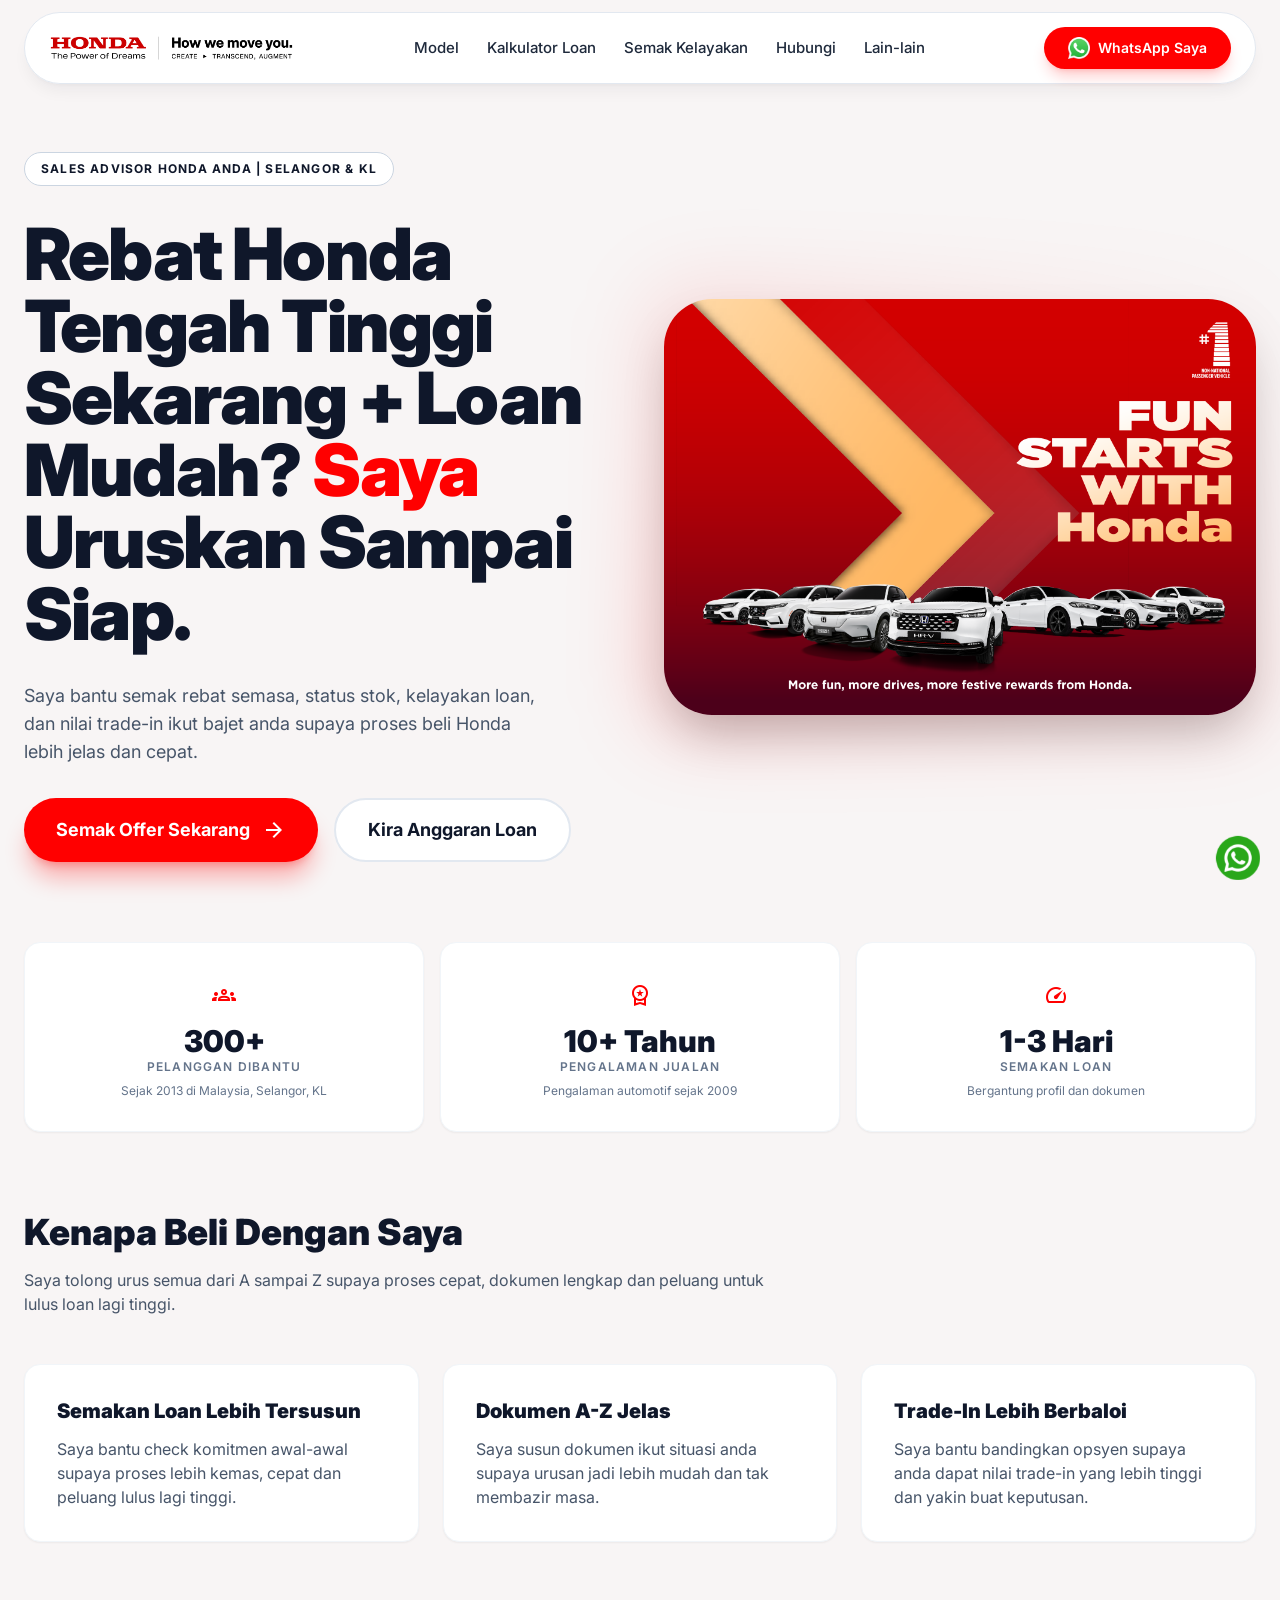
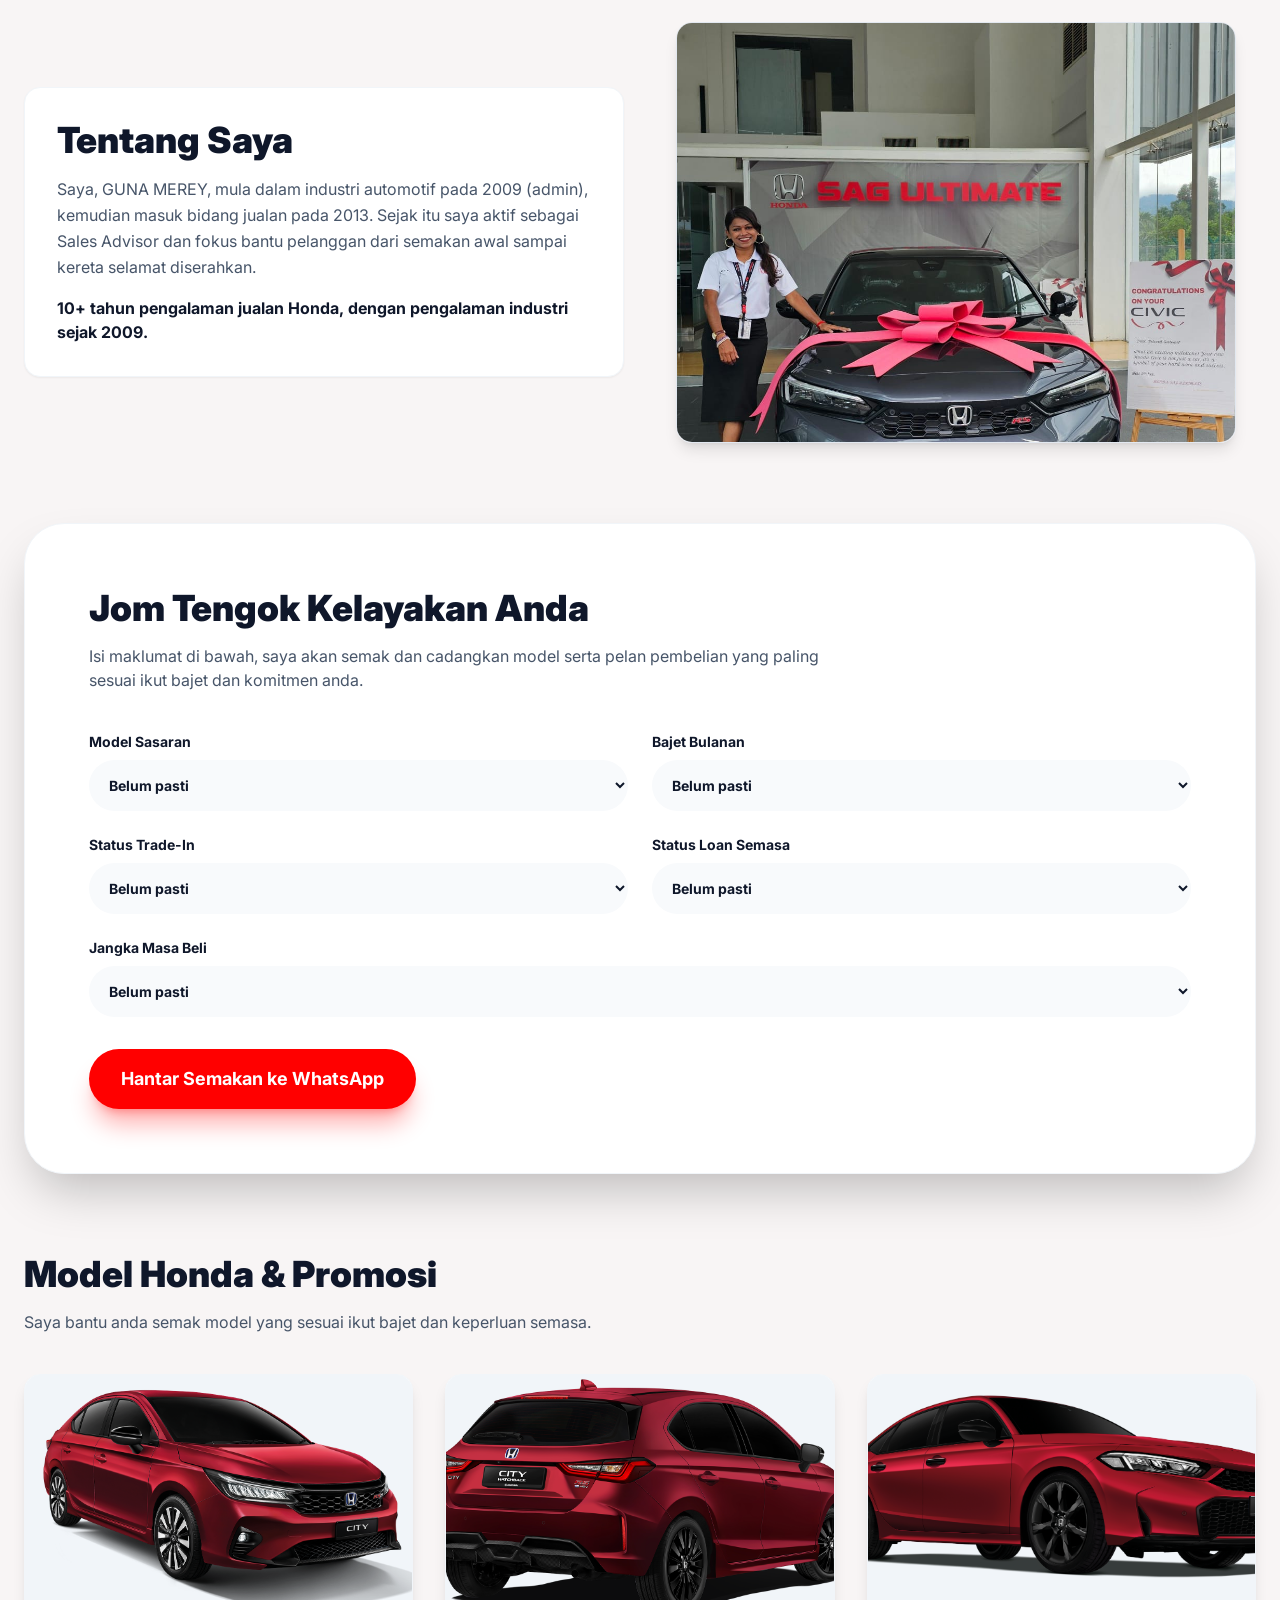
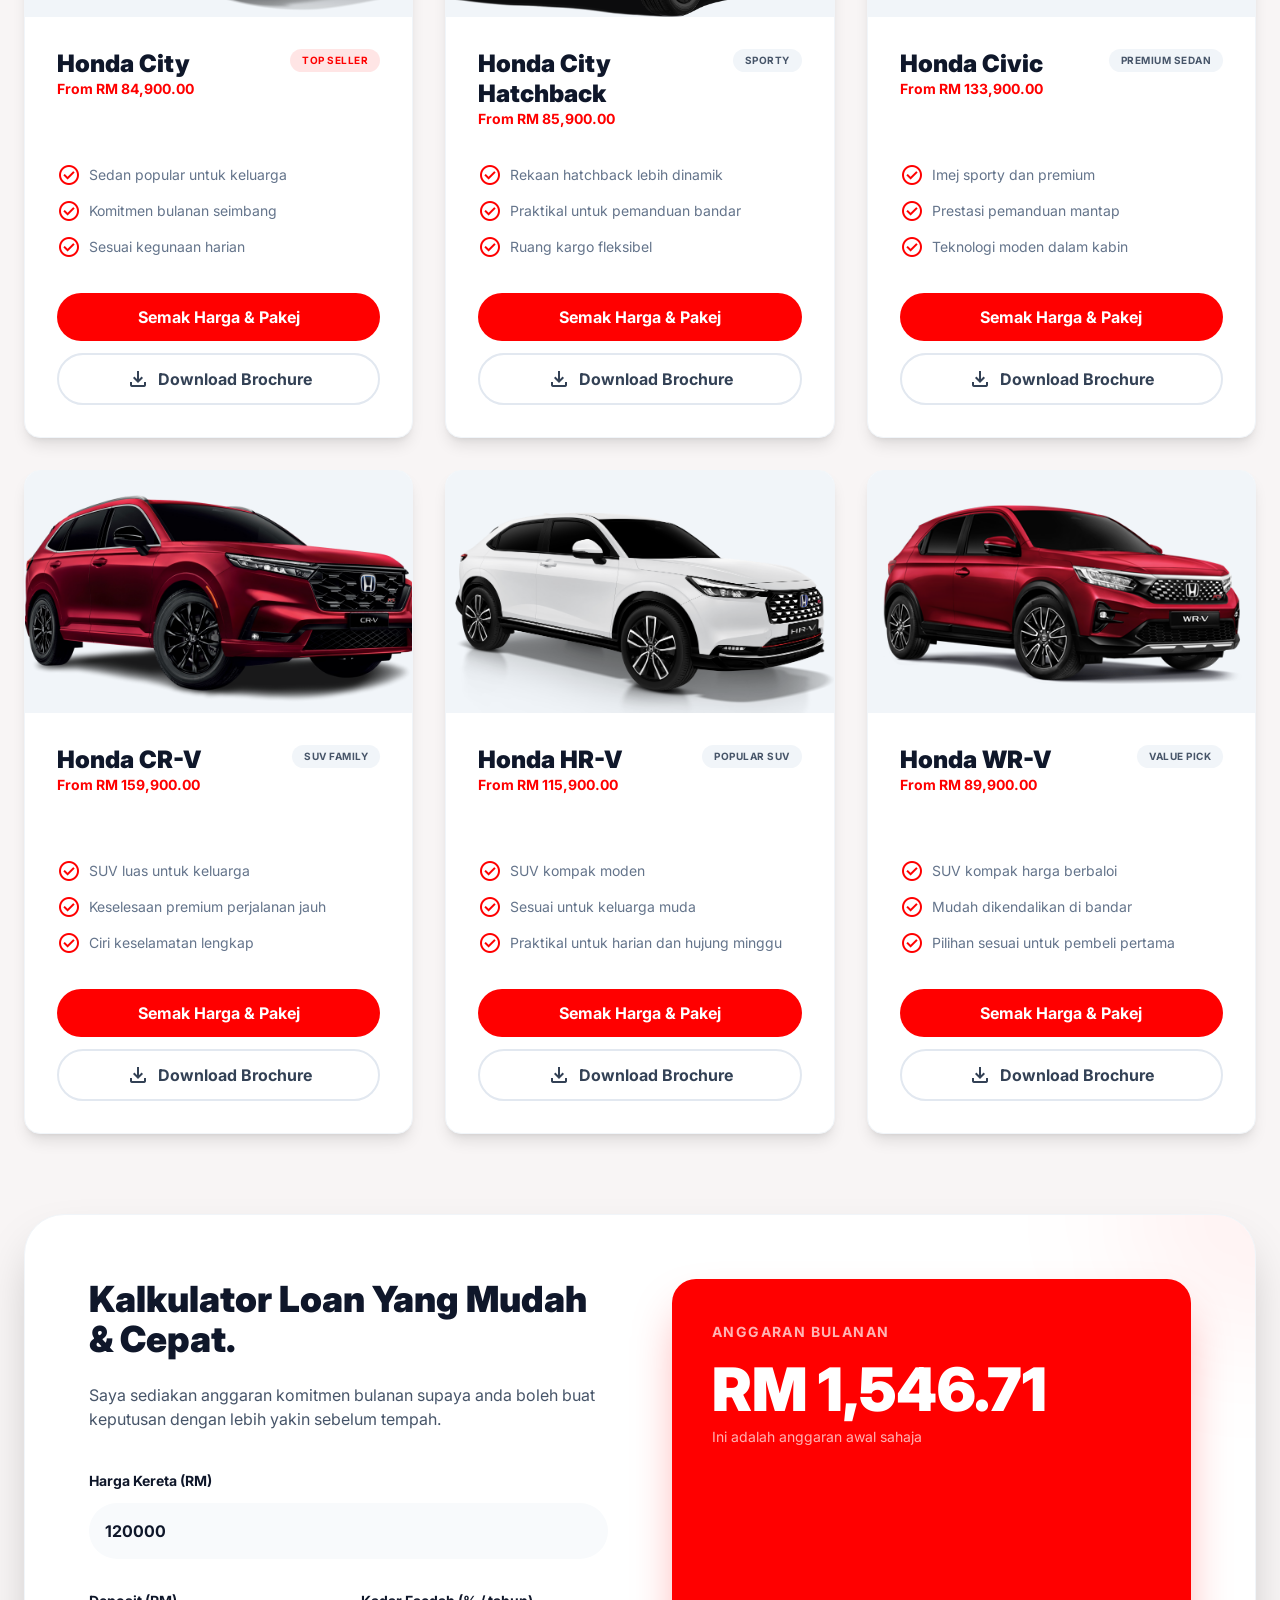
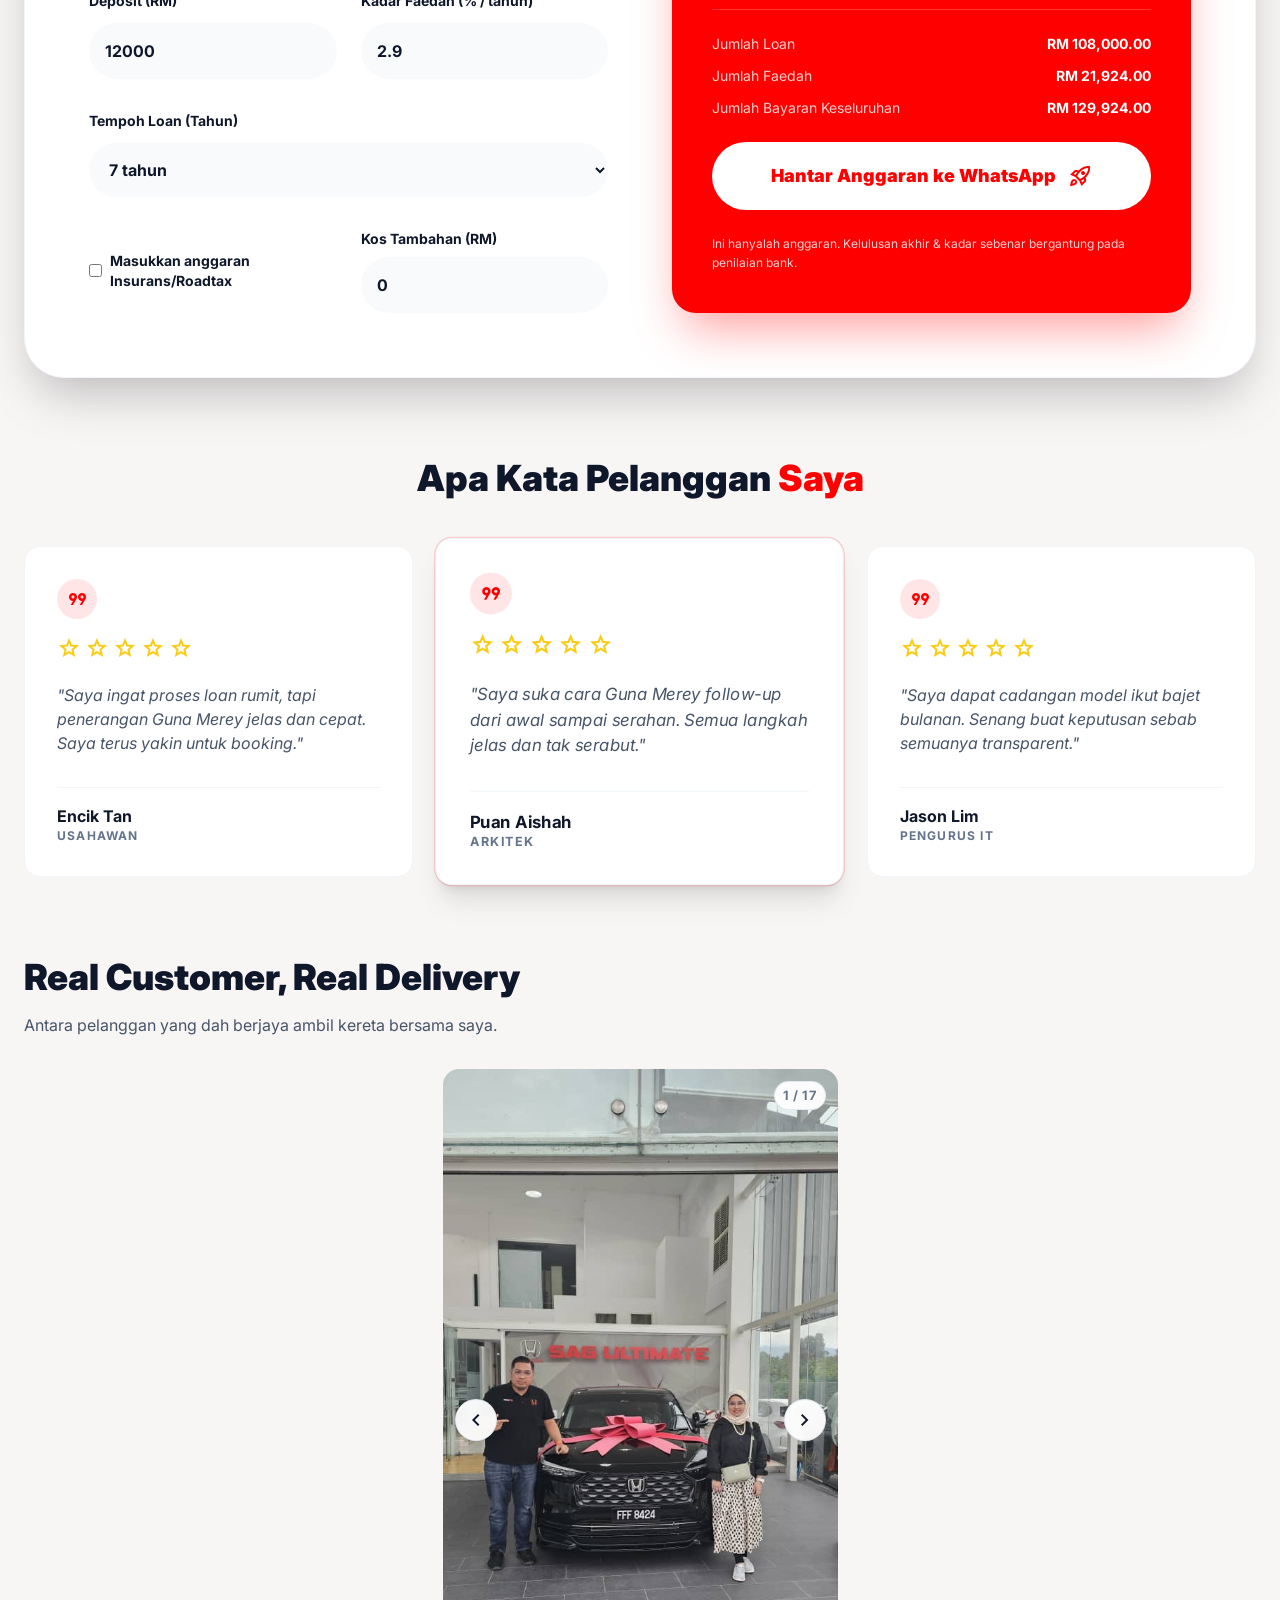
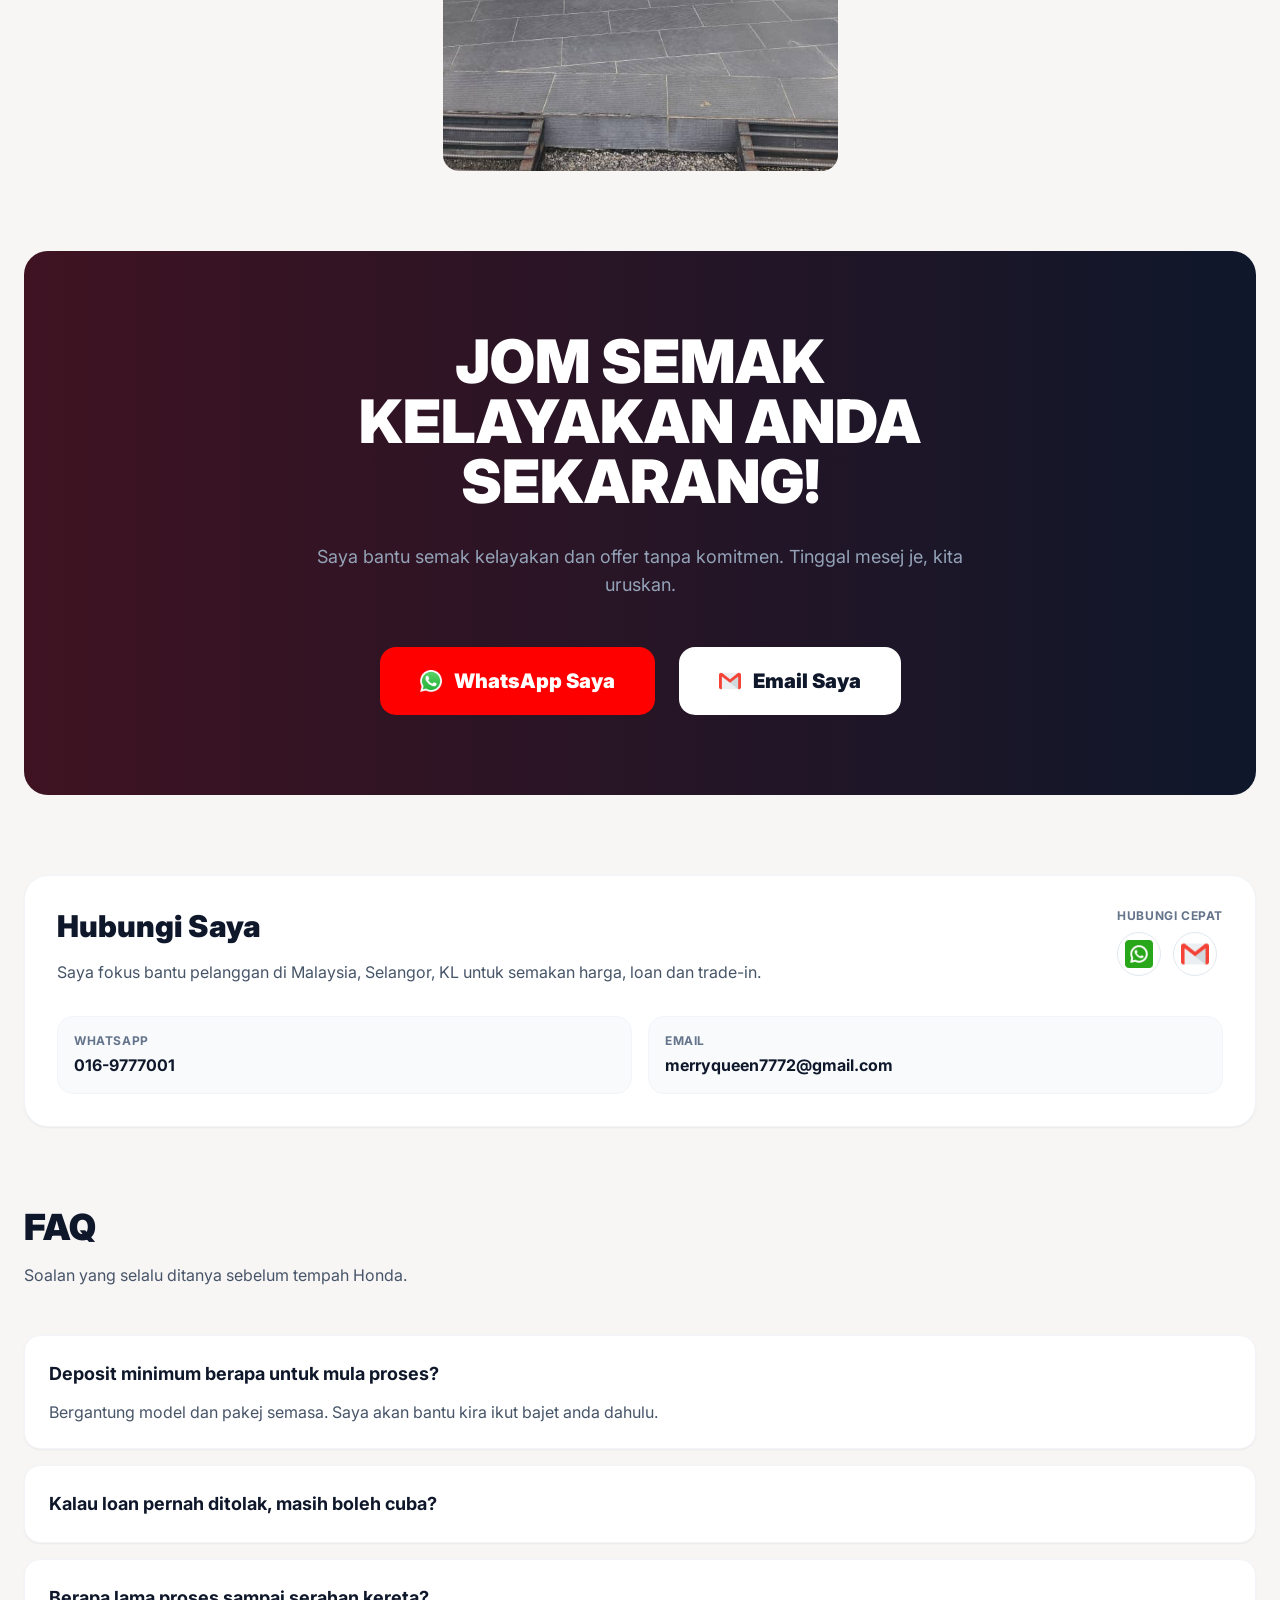
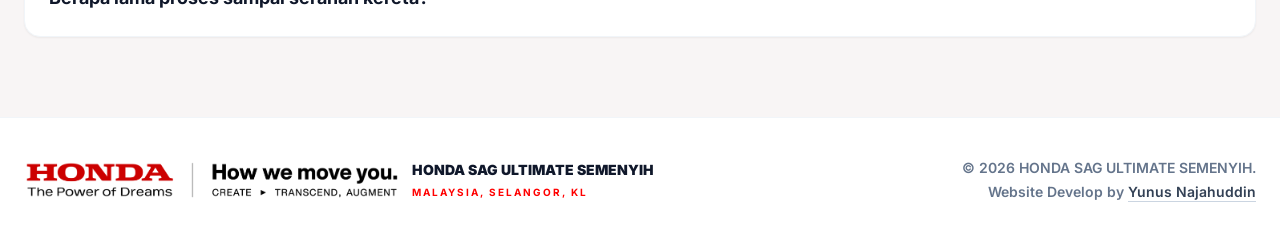
==== index.html @ f53abfbc "update" ====
<!DOCTYPE html>
<html lang="ms">
  <head>
    <meta charset="utf-8" />
    <meta name="viewport" content="width=device-width, initial-scale=1.0" />
    <title>HONDA SAG ULTIMATE SEMENYIH | Semak Offer, Loan &amp; Trade-In</title>
    <meta
      name="description"
      content="Saya bantu anda semak harga Honda, promosi terkini, kelayakan loan dan trade-in di Malaysia, Selangor, KL dengan proses yang jelas dan cepat."
    />
    <meta
      name="keywords"
      content="GUNA MEREY, HONDA SAG ULTIMATE SEMENYIH, Honda Selangor, Honda KL, penasihat jualan Honda, Honda loan, trade-in, City, HR-V, CR-V, WR-V, Civic"
    />
    <meta name="theme-color" content="#ff0000" />
    <meta property="og:title" content="HONDA SAG ULTIMATE SEMENYIH | Semak Offer, Loan &amp; Trade-In" />
    <meta
      property="og:description"
      content="Semak harga Honda dengan saya di WhatsApp. Saya bantu dari semakan loan, trade-in hingga serahan kereta."
    />
    <meta property="og:type" content="website" />
    <meta property="og:url" content="https://honda-sag-ultimate-semenyih.pages.dev/" />
    <meta property="og:image" content="https://honda-sag-ultimate-semenyih.pages.dev/assets/mainhero.jpeg" />
    <meta property="og:image:secure_url" content="https://honda-sag-ultimate-semenyih.pages.dev/assets/mainhero.jpeg" />
    <meta property="og:image:alt" content="HONDA SAG ULTIMATE SEMENYIH - Semak Offer, Loan dan Trade-In" />
    <meta name="twitter:card" content="summary_large_image" />
    <meta name="twitter:title" content="HONDA SAG ULTIMATE SEMENYIH | Semak Offer, Loan &amp; Trade-In" />
    <meta
      name="twitter:description"
      content="Saya bantu proses pembelian Honda anda dengan pantas, telus dan mesra dari awal sampai serahan."
    />
    <meta name="twitter:image" content="https://honda-sag-ultimate-semenyih.pages.dev/assets/mainhero.jpeg" />
    <meta name="twitter:image:alt" content="HONDA SAG ULTIMATE SEMENYIH - Semak Offer, Loan dan Trade-In" />
    <meta name="thumbnail" content="https://honda-sag-ultimate-semenyih.pages.dev/assets/mainhero.jpeg" />
    <link rel="canonical" href="https://honda-sag-ultimate-semenyih.pages.dev/" />
    <link rel="icon" type="image/png" sizes="512x512" href="/assets/favicon.png" />
    <link rel="icon" type="image/x-icon" href="/assets/favicon.ico" />
    <link rel="icon" type="image/svg+xml" sizes="any" href="/assets/Honda.svg" />
    <link rel="shortcut icon" href="/assets/favicon.ico" />
    <link rel="apple-touch-icon" sizes="512x512" href="/assets/favicon.png" />

    <link
      href="https://fonts.googleapis.com/css2?family=Inter:wght@300;400;500;600;700;800;900&amp;display=swap"
      rel="stylesheet"
    />
    <link
      href="https://fonts.googleapis.com/css2?family=Material+Symbols+Outlined:wght@100..700"
      rel="stylesheet"
    />
    <link rel="stylesheet" href="tailwind.generated.css" />
    <link rel="stylesheet" href="styles.css" />
    <script src="script.js" defer></script>
  </head>

  <body id="top" class="overflow-x-hidden bg-background-light text-slate-900 font-display antialiased">
    <header class="sticky top-2 sm:top-3 z-50 w-full">
      <div class="mx-auto max-w-7xl px-4 sm:px-6">
        <div class="flex h-16 items-center justify-between gap-2 rounded-full border border-slate-200 bg-white/95 px-4 shadow-lg shadow-slate-900/5 backdrop-blur-md sm:h-[72px] sm:gap-3 sm:px-5 lg:px-6">
          <a href="#top" aria-label="Laman utama HONDA SAG ULTIMATE SEMENYIH" class="inline-flex items-center">
            <img src="assets/honda-logo-v5.png 03-52-38-842.png" alt="Honda" class="h-7 w-auto max-w-[170px] object-contain sm:h-8 sm:max-w-[210px] lg:h-9 lg:max-w-[245px]" />
          </a>

          <nav class="hidden items-center gap-0.5 lg:flex xl:gap-1" aria-label="Navigasi utama">
            <a class="rounded-full px-2.5 py-1.5 text-[15px] font-medium leading-tight text-slate-800 transition-colors hover:bg-slate-100 hover:text-primary xl:px-3" href="#models">Model</a>
            <a class="rounded-full px-2.5 py-1.5 text-[15px] font-medium leading-tight text-slate-800 transition-colors hover:bg-slate-100 hover:text-primary xl:px-3" href="#calculator">Kalkulator Loan</a>
            <a class="rounded-full px-2.5 py-1.5 text-[15px] font-medium leading-tight text-slate-800 transition-colors hover:bg-slate-100 hover:text-primary xl:px-3" href="#qualifier">Semak Kelayakan</a>
            <a class="rounded-full px-2.5 py-1.5 text-[15px] font-medium leading-tight text-slate-800 transition-colors hover:bg-slate-100 hover:text-primary xl:px-3" href="#contact">Hubungi</a>

            <details class="group relative">
              <summary class="list-none rounded-full px-2.5 py-1.5 text-[15px] font-medium leading-tight text-slate-800 transition-colors hover:bg-slate-100 hover:text-primary xl:px-3">
                Lain-lain
              </summary>
              <div class="absolute right-0 top-[calc(100%+10px)] z-50 w-52 rounded-2xl border border-slate-200 bg-white p-2 shadow-lg shadow-slate-900/10">
                <a class="block rounded-lg px-3 py-2 text-sm font-medium text-slate-700 transition-colors hover:bg-slate-100 hover:text-primary" href="#why">Kenapa Saya</a>
                <a class="block rounded-lg px-3 py-2 text-sm font-medium text-slate-700 transition-colors hover:bg-slate-100 hover:text-primary" href="#about">Tentang Saya</a>
                <a class="block rounded-lg px-3 py-2 text-sm font-medium text-slate-700 transition-colors hover:bg-slate-100 hover:text-primary" href="#reviews">Testimoni</a>
                <a class="block rounded-lg px-3 py-2 text-sm font-medium text-slate-700 transition-colors hover:bg-slate-100 hover:text-primary" href="#faq">FAQ</a>
              </div>
            </details>
          </nav>

          <div class="flex items-center gap-3">
            <a
              class="hidden items-center gap-2 rounded-full bg-primary px-5 py-2.5 text-sm font-semibold text-white shadow-lg shadow-primary/20 transition-transform hover:scale-105 lg:inline-flex xl:px-6"
              href="https://api.whatsapp.com/send?phone=60169777001&amp;text=Hi%20Guna%20Merey,%20saya%20nak%20semak%20harga%20Honda,%20promosi%20terkini%20dan%20kelayakan%20loan."
              target="_blank"
              rel="noopener noreferrer"
            >
              <img
                src="assets/icons/whatsapp-no-border.png"
                alt=""
                aria-hidden="true"
                class="h-[22px] w-[22px] shrink-0 object-contain"
              />
              <span>WhatsApp Saya</span>
            </a>

            <button
              id="menu-toggle"
              type="button"
              class="menu-toggle inline-flex lg:hidden"
              aria-expanded="false"
              aria-controls="mobile-menu"
              aria-label="Buka atau tutup menu navigasi"
            >
              <span></span>
              <span></span>
              <span></span>
            </button>
          </div>
        </div>
      </div>

      <div id="mobile-menu" class="mobile-menu mx-auto mt-2 max-w-7xl px-4 sm:px-6 lg:hidden" aria-hidden="true">
        <div class="rounded-2xl border border-slate-200 bg-white p-3 shadow-lg shadow-slate-900/5">
          <p class="px-3 pb-1 text-[11px] font-bold uppercase tracking-widest text-slate-500">Menu Utama</p>
          <a class="block rounded-lg px-3 py-2 text-sm font-medium hover:bg-slate-100" href="#models">Model</a>
          <a class="block rounded-lg px-3 py-2 text-sm font-medium hover:bg-slate-100" href="#calculator">Kalkulator Loan</a>
          <a class="block rounded-lg px-3 py-2 text-sm font-medium hover:bg-slate-100" href="#qualifier">Semak Kelayakan</a>
          <a class="block rounded-lg px-3 py-2 text-sm font-medium hover:bg-slate-100" href="#contact">Hubungi</a>

          <div class="my-2 h-px bg-slate-200"></div>
          <p class="px-3 pb-1 text-[11px] font-bold uppercase tracking-widest text-slate-500">Lain-lain</p>
          <a class="block rounded-lg px-3 py-2 text-sm font-medium hover:bg-slate-100" href="#why">Kenapa Saya</a>
          <a class="block rounded-lg px-3 py-2 text-sm font-medium hover:bg-slate-100" href="#about">Tentang Saya</a>
          <a class="block rounded-lg px-3 py-2 text-sm font-medium hover:bg-slate-100" href="#reviews">Testimoni</a>
          <a class="block rounded-lg px-3 py-2 text-sm font-medium hover:bg-slate-100" href="#faq">FAQ</a>
          <a
            class="mt-2 inline-flex w-full items-center justify-center rounded-full bg-primary px-5 py-3 text-sm font-bold text-white"
            href="https://api.whatsapp.com/send?phone=60169777001&amp;text=Hi%20Guna%20Merey,%20saya%20nak%20semak%20harga%20Honda,%20promosi%20terkini%20dan%20kelayakan%20loan."
            target="_blank"
            rel="noopener noreferrer"
          >
            Semak Offer Sekarang
          </a>
        </div>
      </div>
    </header>

    <main id="main-content" class="mx-auto max-w-7xl px-4 sm:px-6">
      <section class="reveal grid items-center gap-8 py-10 lg:grid-cols-2 lg:gap-12 lg:py-20" aria-labelledby="hero-title">
        <div class="space-y-8">
          <div class="inline-flex max-w-full flex-wrap items-center gap-2 rounded-full border border-slate-300 bg-white px-4 py-2 text-slate-900">
            <span class="text-[11px] font-bold uppercase leading-tight tracking-widest sm:text-xs">Sales Advisor Honda Anda | Selangor & KL</span>
          </div>
          <h1 id="hero-title" class="text-4xl font-black leading-[1.08] tracking-tight text-slate-900 sm:text-5xl lg:text-7xl">
            Rebat Honda Tengah Tinggi Sekarang + Loan Mudah? <span class="text-primary">Saya</span> Uruskan Sampai Siap.
          </h1>
          <p class="max-w-lg text-base leading-relaxed text-slate-600 sm:text-lg">
            Saya bantu semak rebat semasa, status stok, kelayakan loan, dan nilai trade-in ikut bajet anda supaya proses beli Honda lebih jelas dan cepat.
          </p>
          <div class="hidden flex-wrap gap-4 lg:flex">
            <a
              class="inline-flex w-full items-center justify-center gap-3 rounded-xl bg-primary px-6 py-4 text-base font-bold text-white shadow-xl shadow-primary/30 transition-all hover:bg-primary/90 sm:w-auto sm:px-8 sm:text-lg"
              href="https://api.whatsapp.com/send?phone=60169777001&amp;text=Hi%20Guna%20Merey,%20saya%20nak%20semak%20harga%20Honda,%20promosi%20terkini%20dan%20kelayakan%20loan."
              target="_blank"
              rel="noopener noreferrer"
            >
              Semak Offer Sekarang
              <span class="material-symbols-outlined">arrow_forward</span>
            </a>
            <a
              class="inline-flex w-full items-center justify-center rounded-xl border-2 border-slate-200 bg-white px-6 py-4 text-base font-bold transition-all hover:border-primary sm:w-auto sm:px-8 sm:text-lg"
              href="#calculator"
            >
              Kira Anggaran Loan
            </a>
          </div>
        </div>

        <div class="group relative">
          <div class="absolute -inset-4 -z-10 rounded-xl bg-gradient-to-tr from-primary/20 to-transparent blur-2xl"></div>
          <img
            class="w-full rounded-xl shadow-2xl"
            src="assets/herosectionimage.png"
            alt="Honda Civic putih di jalan bandar"
            loading="lazy"
          />
        </div>

        <div class="flex flex-wrap gap-4 lg:hidden">
          <a
            class="inline-flex w-full items-center justify-center gap-3 rounded-xl bg-primary px-6 py-4 text-base font-bold text-white shadow-xl shadow-primary/30 transition-all hover:bg-primary/90 sm:w-auto sm:px-8 sm:text-lg"
            href="https://api.whatsapp.com/send?phone=60169777001&amp;text=Hi%20Guna%20Merey,%20saya%20nak%20semak%20harga%20Honda,%20promosi%20terkini%20dan%20kelayakan%20loan."
            target="_blank"
            rel="noopener noreferrer"
          >
            Semak Offer Sekarang
            <span class="material-symbols-outlined">arrow_forward</span>
          </a>
          <a
            class="inline-flex w-full items-center justify-center rounded-xl border-2 border-slate-200 bg-white px-6 py-4 text-base font-bold transition-all hover:border-primary sm:w-auto sm:px-8 sm:text-lg"
            href="#calculator"
          >
            Kira Anggaran Loan
          </a>
        </div>
      </section>

      <section class="reveal pb-20" aria-labelledby="proof-title">
        <h2 id="proof-title" class="sr-only">Metrik Kepercayaan</h2>
        <div id="proofStrip" class="grid grid-cols-1 gap-4 md:grid-cols-3" aria-live="polite"></div>
      </section>

      <section id="why" class="reveal pb-20">
        <div class="mb-12 max-w-3xl">
          <h2 class="mb-4 text-3xl font-black lg:text-4xl">Kenapa Beli Dengan Saya</h2>
          <p class="text-slate-600">Saya tolong urus semua dari A sampai Z supaya proses cepat, dokumen lengkap dan peluang untuk lulus loan lagi tinggi.</p>
        </div>
        <div class="grid gap-6 md:grid-cols-2 lg:grid-cols-3">
          <article class="rounded-2xl border border-slate-100 bg-white p-8 shadow-sm">
            <h3 class="text-xl font-black">Semakan Loan Lebih Tersusun</h3>
            <p class="mt-3 text-slate-600">Saya bantu check komitmen awal-awal supaya proses lebih kemas, cepat dan peluang lulus lagi tinggi.</p>
          </article>
          <article class="rounded-2xl border border-slate-100 bg-white p-8 shadow-sm">
            <h3 class="text-xl font-black">Dokumen A-Z Jelas</h3>
            <p class="mt-3 text-slate-600">Saya susun dokumen ikut situasi anda supaya urusan jadi lebih mudah dan tak membazir masa.</p>
          </article>
          <article class="rounded-2xl border border-slate-100 bg-white p-8 shadow-sm">
            <h3 class="text-xl font-black">Trade-In Lebih Berbaloi</h3>
            <p class="mt-3 text-slate-600">Saya bantu bandingkan opsyen supaya anda dapat nilai trade-in yang lebih tinggi dan yakin buat keputusan.</p>
          </article>
        </div>
      </section>

      <section id="about" class="reveal pb-20">
        <div class="grid gap-8 lg:grid-cols-2 lg:items-center">
          <div class="rounded-2xl border border-slate-100 bg-white p-8 shadow-sm">
            <h2 class="mb-4 text-3xl font-black lg:text-4xl">Tentang Saya</h2>
            <p class="leading-relaxed text-slate-600">
              Saya, GUNA MEREY, mula dalam industri automotif pada 2009 (admin), kemudian masuk bidang jualan pada 2013.
              Sejak itu saya aktif sebagai Sales Advisor dan fokus bantu pelanggan dari semakan awal sampai kereta selamat diserahkan.
            </p>
            <p class="mt-4 font-bold text-slate-900">10+ tahun pengalaman jualan Honda, dengan pengalaman industri sejak 2009.</p>
          </div>
          <div class="relative flex justify-center">
            <div class="w-full max-w-[560px] overflow-hidden rounded-2xl border border-slate-200 shadow-lg">
              <img
                class="block aspect-[4/3] h-full w-full object-cover object-[50%_20%]"
                src="assets/00042876-d222-4bce-a8a4-2af694d4d8ba.jpeg"
                alt="Profil penasihat jualan Honda"
                loading="lazy"
              />
            </div>
          </div>
        </div>
      </section>

      <section id="qualifier" class="reveal pb-20">
        <div class="rounded-[2.5rem] border border-slate-100 bg-white p-8 shadow-2xl lg:p-16">
          <div class="mb-10 max-w-3xl">
            <h2 class="mb-4 text-3xl font-black lg:text-4xl">Jom Tengok Kelayakan Anda</h2>
            <p class="text-slate-600">Isi maklumat di bawah, saya akan semak dan cadangkan model serta pelan pembelian yang paling sesuai ikut bajet dan komitmen anda.</p>
          </div>
          <form id="qualifierForm" novalidate>
            <div class="grid gap-6 md:grid-cols-2">
              <label class="block text-sm font-bold" for="qModel">
                Model Sasaran
                <select id="qModel" class="mt-2 w-full rounded-xl border-none bg-slate-50 p-4 font-bold focus:ring-2 focus:ring-primary/20">
                  <option value="Belum pasti">Belum pasti</option>
                  <option value="City">City</option>
                  <option value="HR-V">HR-V</option>
                  <option value="CR-V">CR-V</option>
                  <option value="WR-V">WR-V</option>
                  <option value="Civic">Civic</option>
                </select>
              </label>

              <label class="block text-sm font-bold" for="qBudget">
                Bajet Bulanan
                <select id="qBudget" class="mt-2 w-full rounded-xl border-none bg-slate-50 p-4 font-bold focus:ring-2 focus:ring-primary/20">
                  <option value="Belum pasti">Belum pasti</option>
                  <option value="Bawah RM700">Bawah RM700</option>
                  <option value="RM700 - RM1,000">RM700 - RM1,000</option>
                  <option value="RM1,000 - RM1,500">RM1,000 - RM1,500</option>
                  <option value="RM1,500 ke atas">RM1,500 ke atas</option>
                </select>
              </label>

              <label class="block text-sm font-bold" for="qTradeIn">
                Status Trade-In
                <select id="qTradeIn" class="mt-2 w-full rounded-xl border-none bg-slate-50 p-4 font-bold focus:ring-2 focus:ring-primary/20">
                  <option value="Belum pasti">Belum pasti</option>
                  <option value="Ada kereta untuk trade-in">Ada kereta untuk trade-in</option>
                  <option value="Tiada kereta untuk trade-in">Tiada kereta untuk trade-in</option>
                </select>
              </label>

              <label class="block text-sm font-bold" for="qLoanStatus">
                Status Loan Semasa
                <select id="qLoanStatus" class="mt-2 w-full rounded-xl border-none bg-slate-50 p-4 font-bold focus:ring-2 focus:ring-primary/20">
                  <option value="Belum pasti">Belum pasti</option>
                  <option value="Belum mohon">Belum mohon</option>
                  <option value="Pernah mohon sebelum ini">Pernah mohon sebelum ini</option>
                  <option value="Nak semak semula kelayakan">Nak semak semula kelayakan</option>
                </select>
              </label>

              <label class="block text-sm font-bold md:col-span-2" for="qTimeline">
                Jangka Masa Beli
                <select id="qTimeline" class="mt-2 w-full rounded-xl border-none bg-slate-50 p-4 font-bold focus:ring-2 focus:ring-primary/20">
                  <option value="Belum pasti">Belum pasti</option>
                  <option value="Dalam 1 bulan">Dalam 1 bulan</option>
                  <option value="1 - 3 bulan">1 - 3 bulan</option>
                  <option value="3 - 6 bulan">3 - 6 bulan</option>
                </select>
              </label>
            </div>

            <div class="mt-8">
              <button
                id="sendQualifierWa"
                type="button"
                class="inline-flex w-full items-center justify-center gap-2 rounded-xl bg-primary px-6 py-4 text-base font-bold text-white shadow-xl shadow-primary/30 transition-all hover:bg-primary/90 sm:w-auto sm:px-8 sm:text-lg"
              >
                Hantar Semakan ke WhatsApp
              </button>
            </div>
          </form>
        </div>
      </section>

      <section id="models" class="reveal pb-20">
        <div class="mb-10 max-w-3xl">
          <h2 class="mb-4 text-3xl font-black lg:text-4xl">Model Honda &amp; Promosi</h2>
          <p class="text-slate-600">Saya bantu anda semak model yang sesuai ikut bajet dan keperluan semasa.</p>
        </div>

        <div id="modelGrid" class="grid gap-8 md:grid-cols-2 lg:grid-cols-3" aria-live="polite"></div>
      </section>

      <section id="calculator" class="reveal pb-24 sm:pb-20">
        <div class="relative overflow-hidden rounded-3xl border border-slate-100 bg-white p-5 shadow-2xl sm:p-6 lg:rounded-[2.5rem] lg:p-16">
          <div class="absolute -right-24 -top-24 h-48 w-48 rounded-full bg-primary/5 blur-3xl sm:-right-32 sm:-top-32 sm:h-64 sm:w-64"></div>
          <div class="relative z-10 grid items-start gap-8 lg:grid-cols-2 lg:gap-16">
            <div>
              <h2 class="mb-4 text-2xl font-black leading-tight lg:mb-6 lg:text-4xl">Kalkulator Loan Yang Mudah &amp; Cepat.</h2>
              <p class="mb-8 text-sm leading-relaxed text-slate-600 sm:text-base lg:mb-10">
                Saya sediakan anggaran komitmen bulanan supaya anda boleh buat keputusan dengan lebih yakin sebelum tempah.
              </p>

              <div class="space-y-6 sm:space-y-8">
                <div>
                  <label class="mb-3 block text-sm font-bold" for="carPrice">Harga Kereta (RM)</label>
                  <input
                    id="carPrice"
                    type="number"
                    min="0"
                    inputmode="decimal"
                    value="120000"
                    class="w-full rounded-xl border-none bg-slate-50 p-3.5 text-base font-bold focus:ring-2 focus:ring-primary/20 sm:p-4"
                  />
                </div>

                <div class="grid grid-cols-1 gap-6 md:grid-cols-2">
                  <div>
                    <label class="mb-3 block text-sm font-bold" for="downPayment">Deposit (RM)</label>
                    <input
                      id="downPayment"
                      type="number"
                      min="0"
                      inputmode="decimal"
                      value="12000"
                      class="w-full rounded-xl border-none bg-slate-50 p-3.5 text-base font-bold focus:ring-2 focus:ring-primary/20 sm:p-4"
                    />
                  </div>
                  <div>
                    <label class="mb-3 block text-sm font-bold" for="interestRate">Kadar Faedah (% / tahun)</label>
                    <input
                      id="interestRate"
                      type="number"
                      min="0"
                      step="0.01"
                      inputmode="decimal"
                      value="2.9"
                      class="w-full rounded-xl border-none bg-slate-50 p-3.5 text-base font-bold focus:ring-2 focus:ring-primary/20 sm:p-4"
                    />
                  </div>
                </div>

                <div>
                  <label class="mb-3 block text-sm font-bold" for="loanTenure">Tempoh Loan (Tahun)</label>
                  <select id="loanTenure" class="w-full rounded-xl border-none bg-slate-50 p-3.5 text-base font-bold focus:ring-2 focus:ring-primary/20 sm:p-4">
                    <option value="5">5 tahun</option>
                    <option value="7" selected>7 tahun</option>
                    <option value="9">9 tahun</option>
                  </select>
                </div>

                <div class="grid gap-6 md:grid-cols-2">
                  <label class="inline-flex items-center gap-2 text-sm font-bold" for="includeExtraToggle">
                    <input id="includeExtraToggle" type="checkbox" class="rounded border-slate-300" />
                    Masukkan anggaran Insurans/Roadtax
                  </label>
                  <label class="block text-sm font-bold" for="extraCosts">
                    Kos Tambahan (RM)
                    <input
                      id="extraCosts"
                      type="number"
                      min="0"
                      inputmode="decimal"
                      value="0"
                      disabled
                      class="mt-2 w-full rounded-xl border-none bg-slate-50 p-3.5 text-base font-bold focus:ring-2 focus:ring-primary/20 sm:p-4"
                    />
                  </label>
                </div>
              </div>
            </div>

            <aside class="flex h-full flex-col justify-between rounded-3xl bg-primary p-6 pb-12 text-white shadow-2xl shadow-primary/40 sm:p-8 sm:pb-8 lg:p-10">
              <div>
                <span class="text-sm font-bold uppercase tracking-widest text-white/70">Anggaran Bulanan</span>
                <div id="monthlyPayment" class="mb-2 mt-3 break-words text-[2.35rem] font-black leading-none sm:mt-4 sm:text-5xl lg:text-6xl">RM 0.00</div>
                <p class="text-sm text-white/70">Ini adalah anggaran awal sahaja</p>
              </div>

              <div class="space-y-5 sm:space-y-6">
                <div class="space-y-3 border-t border-white/20 pt-6">
                  <div class="flex items-start justify-between gap-3 text-sm">
                    <span class="text-white/80">Jumlah Loan</span>
                    <span id="loanAmount" class="max-w-[56%] break-words text-right font-bold">RM 0.00</span>
                  </div>
                  <div class="flex items-start justify-between gap-3 text-sm">
                    <span class="text-white/80">Jumlah Faedah</span>
                    <span id="totalInterest" class="max-w-[56%] break-words text-right font-bold">RM 0.00</span>
                  </div>
                  <div class="flex items-start justify-between gap-3 text-sm">
                    <span class="text-white/80">Jumlah Bayaran Keseluruhan</span>
                    <span id="totalPayable" class="max-w-[56%] break-words text-right font-bold">RM 0.00</span>
                  </div>
                </div>

                <button
                  id="sendEstimateWa"
                  type="button"
                  class="flex w-full items-center justify-center gap-2 rounded-xl bg-white px-4 py-4 text-base font-black text-primary transition-transform hover:scale-[1.02] sm:gap-3 sm:py-5 sm:text-lg"
                >
                  Hantar Anggaran ke WhatsApp
                  <span class="material-symbols-outlined text-[20px] sm:text-[24px]">rocket_launch</span>
                </button>
                <p class="text-xs leading-relaxed text-white/80">Ini hanyalah anggaran. Kelulusan akhir &amp; kadar sebenar bergantung pada penilaian bank.</p>
              </div>
            </aside>
          </div>
        </div>
      </section>

      <section id="reviews" class="reveal pb-20">
        <h2 class="mb-12 text-center text-3xl font-black lg:text-4xl">Apa Kata Pelanggan <span class="text-primary">Saya</span></h2>
        <div class="grid gap-8 md:grid-cols-3">
          <article class="flex h-full flex-col rounded-2xl border border-slate-100 bg-white p-8">
            <div class="mb-4 inline-flex h-10 w-10 items-center justify-center rounded-full bg-primary/10 text-primary">
              <span class="material-symbols-outlined text-[20px]">format_quote</span>
            </div>
            <div class="mb-6 flex gap-1 text-yellow-400">
              <span class="material-symbols-outlined">star</span><span class="material-symbols-outlined">star</span><span class="material-symbols-outlined">star</span><span class="material-symbols-outlined">star</span><span class="material-symbols-outlined">star</span>
            </div>
            <blockquote class="mb-8 flex-1 italic text-slate-600">"Saya ingat proses loan rumit, tapi penerangan Guna Merey jelas dan cepat. Saya terus yakin untuk booking."</blockquote>
            <div class="border-t border-slate-100 pt-4">
              <p class="font-bold">Encik Tan</p>
              <p class="text-xs font-bold uppercase tracking-widest text-slate-500">Usahawan</p>
            </div>
          </article>

          <article class="flex h-full flex-col rounded-2xl border border-slate-100 bg-white p-8 shadow-xl ring-1 ring-primary/20 md:scale-105">
            <div class="mb-4 inline-flex h-10 w-10 items-center justify-center rounded-full bg-primary/10 text-primary">
              <span class="material-symbols-outlined text-[20px]">format_quote</span>
            </div>
            <div class="mb-6 flex gap-1 text-yellow-400">
              <span class="material-symbols-outlined">star</span><span class="material-symbols-outlined">star</span><span class="material-symbols-outlined">star</span><span class="material-symbols-outlined">star</span><span class="material-symbols-outlined">star</span>
            </div>
            <blockquote class="mb-8 flex-1 italic text-slate-600">"Saya suka cara Guna Merey follow-up dari awal sampai serahan. Semua langkah jelas dan tak serabut."</blockquote>
            <div class="border-t border-slate-100 pt-4">
              <p class="font-bold">Puan Aishah</p>
              <p class="text-xs font-bold uppercase tracking-widest text-slate-500">Arkitek</p>
            </div>
          </article>

          <article class="flex h-full flex-col rounded-2xl border border-slate-100 bg-white p-8">
            <div class="mb-4 inline-flex h-10 w-10 items-center justify-center rounded-full bg-primary/10 text-primary">
              <span class="material-symbols-outlined text-[20px]">format_quote</span>
            </div>
            <div class="mb-6 flex gap-1 text-yellow-400">
              <span class="material-symbols-outlined">star</span><span class="material-symbols-outlined">star</span><span class="material-symbols-outlined">star</span><span class="material-symbols-outlined">star</span><span class="material-symbols-outlined">star</span>
            </div>
            <blockquote class="mb-8 flex-1 italic text-slate-600">"Saya dapat cadangan model ikut bajet bulanan. Senang buat keputusan sebab semuanya transparent."</blockquote>
            <div class="border-t border-slate-100 pt-4">
              <p class="font-bold">Jason Lim</p>
              <p class="text-xs font-bold uppercase tracking-widest text-slate-500">Pengurus IT</p>
            </div>
          </article>
        </div>
      </section>

      <section id="gallery" class="reveal pb-20" aria-label="Galeri serahan pelanggan">
        <div class="mb-8 max-w-3xl">
          <h2 class="mb-4 text-3xl font-black lg:text-4xl">Real Customer, Real Delivery</h2>
          <p class="text-slate-600">Antara pelanggan yang dah berjaya ambil kereta bersama saya.</p>
        </div>

        <div class="gallery-shell mx-auto max-w-5xl">
          <div class="gallery-viewport rounded-2xl" aria-live="polite">
            <div id="galleryTrack" class="gallery-track"></div>
            <button id="galleryPrev" type="button" class="gallery-nav-btn gallery-nav-btn-prev" aria-label="Gambar sebelumnya">
              <span class="material-symbols-outlined text-[22px]">chevron_left</span>
            </button>
            <button id="galleryNext" type="button" class="gallery-nav-btn gallery-nav-btn-next" aria-label="Gambar seterusnya">
              <span class="material-symbols-outlined text-[22px]">chevron_right</span>
            </button>
            <span id="galleryCounter" class="gallery-counter">1 / 1</span>
          </div>
        </div>
      </section>

      <section class="reveal pb-20">
        <div class="relative overflow-hidden rounded-3xl bg-slate-900 p-12 text-center lg:p-20">
          <div class="absolute inset-0 bg-gradient-to-r from-primary/20 to-transparent"></div>
          <div class="relative z-10 mx-auto max-w-2xl">
            <h2 class="mb-8 text-4xl font-black text-white lg:text-6xl">JOM SEMAK KELAYAKAN ANDA SEKARANG!</h2>
            <p class="mb-12 text-lg text-slate-400">Saya bantu semak kelayakan dan offer tanpa komitmen. Tinggal mesej je, kita uruskan.</p>
            <div class="flex flex-col justify-center gap-6 sm:flex-row">
              <a
                class="flex w-full items-center justify-center gap-3 rounded-2xl bg-primary px-6 py-4 text-base font-black text-white sm:w-auto sm:px-10 sm:py-5 sm:text-xl"
                href="https://api.whatsapp.com/send?phone=60169777001&amp;text=Hi%20Guna%20Merey,%20saya%20nak%20semak%20harga%20Honda,%20promosi%20terkini%20dan%20kelayakan%20loan."
                target="_blank"
                rel="noopener noreferrer"
              >
                <img src="assets/icons/whatsapp-no-border.png" alt="" aria-hidden="true" class="h-[22px] w-[22px] shrink-0 object-contain" />
                WhatsApp Saya
              </a>
              <a class="flex w-full items-center justify-center gap-3 rounded-2xl bg-white px-6 py-4 text-base font-black text-slate-900 sm:w-auto sm:px-10 sm:py-5 sm:text-xl" href="mailto:merryqueen7772@gmail.com">
                <img src="assets/icons/gmail.png" alt="" aria-hidden="true" class="h-[22px] w-[22px] shrink-0 object-contain" />
                Email Saya
              </a>
            </div>
          </div>
        </div>
      </section>

      <section id="contact" class="reveal pb-20">
        <div class="rounded-3xl border border-slate-100 bg-white p-6 shadow-sm sm:p-8">
          <div class="mb-8 grid gap-6 lg:grid-cols-[1fr_auto] lg:items-start">
            <div>
              <h2 class="mb-4 text-3xl font-black">Hubungi Saya</h2>
              <p class="text-slate-600">Saya fokus bantu pelanggan di Malaysia, Selangor, KL untuk semakan harga, loan dan trade-in.</p>
            </div>

            <div class="grid gap-4 sm:grid-cols-2 lg:grid-cols-1">
              <div>
                <p class="mb-2 text-xs font-bold uppercase tracking-wider text-slate-500">Hubungi Cepat</p>
                <div class="inline-flex items-center gap-3">
                  <a
                    href="https://api.whatsapp.com/send?phone=60169777001&amp;text=Hi%20Guna%20Merey,%20saya%20nak%20semak%20harga%20Honda,%20promosi%20terkini%20dan%20kelayakan%20loan."
                    target="_blank"
                    rel="noopener noreferrer"
                    aria-label="Hubungi saya di WhatsApp"
                    class="inline-flex h-11 w-11 items-center justify-center rounded-xl border border-slate-200 bg-white transition hover:-translate-y-0.5 hover:border-primary hover:shadow-md"
                  >
                    <img src="assets/icons/whatsapp-square-border.png" alt="" aria-hidden="true" class="h-7 w-7 object-contain" />
                  </a>
                  <a
                    href="mailto:merryqueen7772@gmail.com"
                    aria-label="Hantar email kepada saya"
                    class="inline-flex h-11 w-11 items-center justify-center rounded-xl border border-slate-200 bg-white transition hover:-translate-y-0.5 hover:border-primary hover:shadow-md"
                  >
                    <img src="assets/icons/gmail.png" alt="" aria-hidden="true" class="h-7 w-7 object-contain" />
                  </a>
                </div>
              </div>

            </div>
          </div>

          <div class="grid gap-4 sm:grid-cols-2">
            <a
              href="https://api.whatsapp.com/send?phone=60169777001&amp;text=Hi%20Guna%20Merey,%20saya%20nak%20semak%20harga%20Honda,%20promosi%20terkini%20dan%20kelayakan%20loan."
              target="_blank"
              rel="noopener noreferrer"
              class="rounded-2xl border border-slate-100 bg-slate-50 p-4 text-sm font-medium text-slate-700 transition hover:border-primary hover:bg-white"
            >
              <p class="text-xs font-bold uppercase tracking-wider text-slate-500">WhatsApp</p>
              <p class="mt-1 text-base font-bold text-slate-900">016-9777001</p>
            </a>
            <a href="mailto:merryqueen7772@gmail.com" class="rounded-2xl border border-slate-100 bg-slate-50 p-4 text-sm font-medium text-slate-700 transition hover:border-primary hover:bg-white">
              <p class="text-xs font-bold uppercase tracking-wider text-slate-500">Email</p>
              <p class="mt-1 text-base font-bold text-slate-900">merryqueen7772@gmail.com</p>
            </a>
          </div>
        </div>
      </section>

      <section id="faq" class="reveal pb-20">
        <div class="mb-12 max-w-3xl">
          <h2 class="mb-4 text-3xl font-black lg:text-4xl">FAQ</h2>
          <p class="text-slate-600">Soalan yang selalu ditanya sebelum tempah Honda.</p>
        </div>
        <div class="space-y-4">
          <details class="rounded-2xl border border-slate-100 bg-white p-6 shadow-sm" open>
            <summary class="cursor-pointer list-none text-lg font-bold">Deposit minimum berapa untuk mula proses?</summary>
            <p class="mt-3 text-slate-600">Bergantung model dan pakej semasa. Saya akan bantu kira ikut bajet anda dahulu.</p>
          </details>
          <details class="rounded-2xl border border-slate-100 bg-white p-6 shadow-sm">
            <summary class="cursor-pointer list-none text-lg font-bold">Kalau loan pernah ditolak, masih boleh cuba?</summary>
            <p class="mt-3 text-slate-600">Boleh. Saya bantu semak semula kelayakan ikut profil terkini dan dokumen yang sesuai.</p>
          </details>
          <details class="rounded-2xl border border-slate-100 bg-white p-6 shadow-sm">
            <summary class="cursor-pointer list-none text-lg font-bold">Berapa lama proses sampai serahan kereta?</summary>
            <p class="mt-3 text-slate-600">Bergantung kelulusan bank dan status stok model, biasanya saya akan update status secara berkala.</p>
          </details>
        </div>
      </section>
    </main>

    <footer class="border-t border-slate-100 bg-white px-4 py-10 pb-28 sm:px-6 sm:pb-12">
      <div class="mx-auto flex max-w-7xl flex-col items-center justify-between gap-6 md:flex-row md:gap-8">
        <div class="flex w-full flex-col items-center gap-3 text-center sm:w-auto sm:flex-row sm:text-left">
          <img src="assets/honda-logo-v5.png 03-52-38-842.png" alt="Honda" class="h-auto w-full max-w-[320px] sm:h-9 sm:w-auto sm:max-w-none" />
          <div class="leading-tight">
            <span class="block text-sm font-black text-slate-900">HONDA SAG ULTIMATE SEMENYIH</span>
            <span class="text-[10px] font-bold uppercase tracking-[0.2em] text-primary">Malaysia, Selangor, KL</span>
          </div>
        </div>
        <div class="max-w-md text-center text-sm font-semibold text-slate-500 md:text-right">
          <p>© 2026 HONDA SAG ULTIMATE SEMENYIH.</p>
          <p class="mt-1">
            Website Develop by
            <a href="https://www.instagram.com/yunusnajahuddin/" target="_blank" rel="noopener noreferrer" class="text-slate-700 underline decoration-slate-300 underline-offset-4 transition hover:text-primary hover:decoration-primary">Yunus Najahuddin</a>
          </p>
        </div>
      </div>
    </footer>

    <a
      id="floating-wa"
      class="floating-wa floating-wa-icon"
      href="https://api.whatsapp.com/send?phone=60169777001&amp;text=Hi%20Guna%20Merey,%20saya%20nak%20semak%20harga%20Honda,%20promosi%20terkini%20dan%20kelayakan%20loan."
      target="_blank"
      rel="noopener noreferrer"
      aria-label="Hubungi di WhatsApp"
    >
      <img src="assets/icons/whatsapp-border rounded.png" alt="" aria-hidden="true" />
    </a>

    <button id="backToTop" class="back-to-top" type="button" aria-label="Kembali ke atas">
      <img src="assets/icons/up-arrow.png" alt="" aria-hidden="true" />
    </button>
  </body>
</html>
---- styles.css ----
html {
  scroll-behavior: smooth;
  overflow-x: clip;
}

body {
  font-family: "Inter", sans-serif;
  overflow-x: clip;
}

img {
  max-width: 100%;
  height: auto;
}

.material-symbols-outlined {
  font-size: 24px;
  vertical-align: middle;
}

.mobile-menu {
  display: none;
}

.mobile-menu.is-open {
  display: block;
}

.menu-toggle {
  border: 0;
  background: transparent;
  padding: 0.25rem;
  cursor: pointer;
  flex-direction: column;
  gap: 0.24rem;
}

.menu-toggle span {
  width: 1.22rem;
  height: 2px;
  background: #0f172a;
  transition: transform 0.2s ease, opacity 0.2s ease;
}

.menu-toggle.is-open span:nth-child(1) {
  transform: translateY(6px) rotate(45deg);
}

.menu-toggle.is-open span:nth-child(2) {
  opacity: 0;
}

.menu-toggle.is-open span:nth-child(3) {
  transform: translateY(-6px) rotate(-45deg);
}

details summary::-webkit-details-marker {
  display: none;
}

.gallery-shell {
  width: 100%;
  max-width: 58rem;
  margin-inline: auto;
  display: flex;
  justify-content: center;
  background: transparent;
}

.gallery-viewport {
  position: relative;
  overflow: hidden;
  touch-action: pan-y;
  user-select: none;
  -webkit-user-select: none;
  width: auto;
  min-height: 0;
  max-width: 100%;
  margin-inline: auto;
  background: transparent;
  transition: width 0.35s ease, height 0.35s ease;
}

.gallery-track {
  display: flex;
  transform: translateX(0);
  transition: transform 0.45s ease;
  will-change: transform;
  height: 100%;
}

.gallery-slide {
  min-width: 100%;
  height: 100%;
  display: flex;
  align-items: center;
  justify-content: center;
}

.gallery-image {
  display: block;
  width: 100%;
  height: 100%;
  object-fit: contain;
  object-position: center;
  border: 0;
  border-radius: 0;
  background: transparent;
  box-shadow: none;
  -webkit-user-drag: none;
}

.gallery-nav-btn {
  position: absolute;
  top: 50%;
  z-index: 3;
  width: 42px;
  height: 42px;
  border-radius: 9999px;
  border: 1px solid rgba(226, 232, 240, 0.95);
  background: rgba(255, 255, 255, 0.95);
  color: #0f172a;
  display: inline-flex;
  align-items: center;
  justify-content: center;
  transform: translateY(-50%);
  backdrop-filter: blur(4px);
  transition: background-color 0.2s ease, color 0.2s ease, border-color 0.2s ease, transform 0.2s ease;
}

.gallery-nav-btn-prev {
  left: 0.75rem;
}

.gallery-nav-btn-next {
  right: 0.75rem;
}

.gallery-nav-btn:hover {
  border-color: #ff0000;
  color: #ff0000;
  transform: translateY(-50%) scale(1.04);
}

.gallery-nav-btn:focus-visible {
  outline: 2px solid #ff0000;
  outline-offset: 2px;
}

.gallery-counter {
  position: absolute;
  top: 0.75rem;
  right: 0.75rem;
  z-index: 2;
  border: 1px solid rgba(226, 232, 240, 0.95);
  border-radius: 9999px;
  background: rgba(255, 255, 255, 0.95);
  padding: 0.25rem 0.5rem;
  font-size: 0.8rem;
  font-weight: 700;
  letter-spacing: 0.04em;
  color: #64748b;
  backdrop-filter: blur(4px);
}

.gallery-dots {
  position: absolute;
  left: 50%;
  bottom: 0.75rem;
  z-index: 2;
  transform: translateX(-50%);
  display: flex;
  align-items: center;
  justify-content: center;
  flex-wrap: nowrap;
  gap: 0.45rem;
  border: 1px solid rgba(226, 232, 240, 0.95);
  border-radius: 9999px;
  background: rgba(255, 255, 255, 0.95);
  padding: 0.35rem 0.6rem;
  backdrop-filter: blur(4px);
}

.gallery-dot {
  width: 0.6rem;
  height: 0.6rem;
  border-radius: 9999px;
  border: 0;
  background: #cbd5e1;
  cursor: pointer;
  transition: transform 0.2s ease, background-color 0.2s ease;
}

.gallery-dot.is-active {
  background: #ff0000;
  transform: scale(1.15);
}

.gallery-dot.is-edge {
  width: 0.45rem;
  height: 0.45rem;
  opacity: 0.72;
}

.gallery-dot:focus-visible {
  outline: 2px solid #ff0000;
  outline-offset: 2px;
}

.floating-wa {
  position: fixed;
  right: 1rem;
  bottom: 1rem;
  z-index: 60;
  display: inline-flex;
  align-items: center;
  gap: 0.5rem;
  border: 1px solid #ff0000;
  border-radius: 9999px;
  padding: 0.75rem 0.95rem;
  background: #ff0000;
  color: #fff;
  font-size: 0.95rem;
  font-weight: 800;
  box-shadow: 0 14px 30px rgba(255, 0, 0, 0.24);
  transition: background-color 0.2s ease;
}

.floating-wa:hover {
  background: #cc0000;
}

.floating-wa img {
  width: 18px;
  height: 18px;
}

.floating-wa.floating-wa-icon {
  width: 52px;
  height: 52px;
  padding: 0;
  justify-content: center;
  gap: 0;
  border-radius: 9999px;
  border: 0;
  background: transparent;
  box-shadow: none;
  transition: transform 0.2s ease;
}

.floating-wa.floating-wa-icon img {
  width: 44px;
  height: 44px;
}

.floating-wa.floating-wa-icon:hover {
  background: transparent;
  transform: scale(1.05);
}

.back-to-top {
  position: fixed;
  left: 1rem;
  bottom: 1rem;
  z-index: 59;
  width: 42px;
  height: 42px;
  border: 1px solid #d1d5db;
  border-radius: 9999px;
  background: #fff;
  box-shadow: 0 8px 20px rgba(15, 23, 42, 0.12);
  display: none;
  align-items: center;
  justify-content: center;
  transition: transform 0.2s ease;
}

.back-to-top img {
  width: 18px;
  height: 18px;
}

.back-to-top.is-visible {
  display: inline-flex;
}

.back-to-top:hover {
  transform: scale(1.05);
}

@media (max-width: 380px) {
  .floating-wa.floating-wa-icon {
    width: 46px;
    height: 46px;
    right: 0.75rem;
    bottom: 0.85rem;
  }

  .floating-wa.floating-wa-icon img {
    width: 40px;
    height: 40px;
  }

  .back-to-top {
    left: 0.75rem;
    bottom: 0.9rem;
    width: 38px;
    height: 38px;
  }

  .back-to-top img {
    width: 16px;
    height: 16px;
  }

  .gallery-nav-btn {
    width: 38px;
    height: 38px;
  }

  .gallery-nav-btn-prev {
    left: 0.5rem;
  }

  .gallery-nav-btn-next {
    right: 0.5rem;
  }

  .gallery-counter {
    top: 0.5rem;
    right: 0.5rem;
    font-size: 0.72rem;
  }

  .gallery-dots {
    bottom: 0.5rem;
    gap: 0.35rem;
    padding: 0.3rem 0.5rem;
  }
}

.reveal {
  opacity: 0;
  transform: translateY(20px);
  transition: opacity 0.6s ease, transform 0.6s ease;
}

.reveal.is-visible {
  opacity: 1;
  transform: translateY(0);
}

@media (hover: hover) {
  .card-hover:hover {
    transform: translateY(-2px);
  }
}

@media (prefers-reduced-motion: reduce) {
  html {
    scroll-behavior: auto;
  }

  *,
  *::before,
  *::after {
    animation-duration: 0.01ms !important;
    animation-iteration-count: 1 !important;
    transition-duration: 0.01ms !important;
    scroll-behavior: auto !important;
  }

  .reveal {
    opacity: 1;
    transform: none;
  }
}
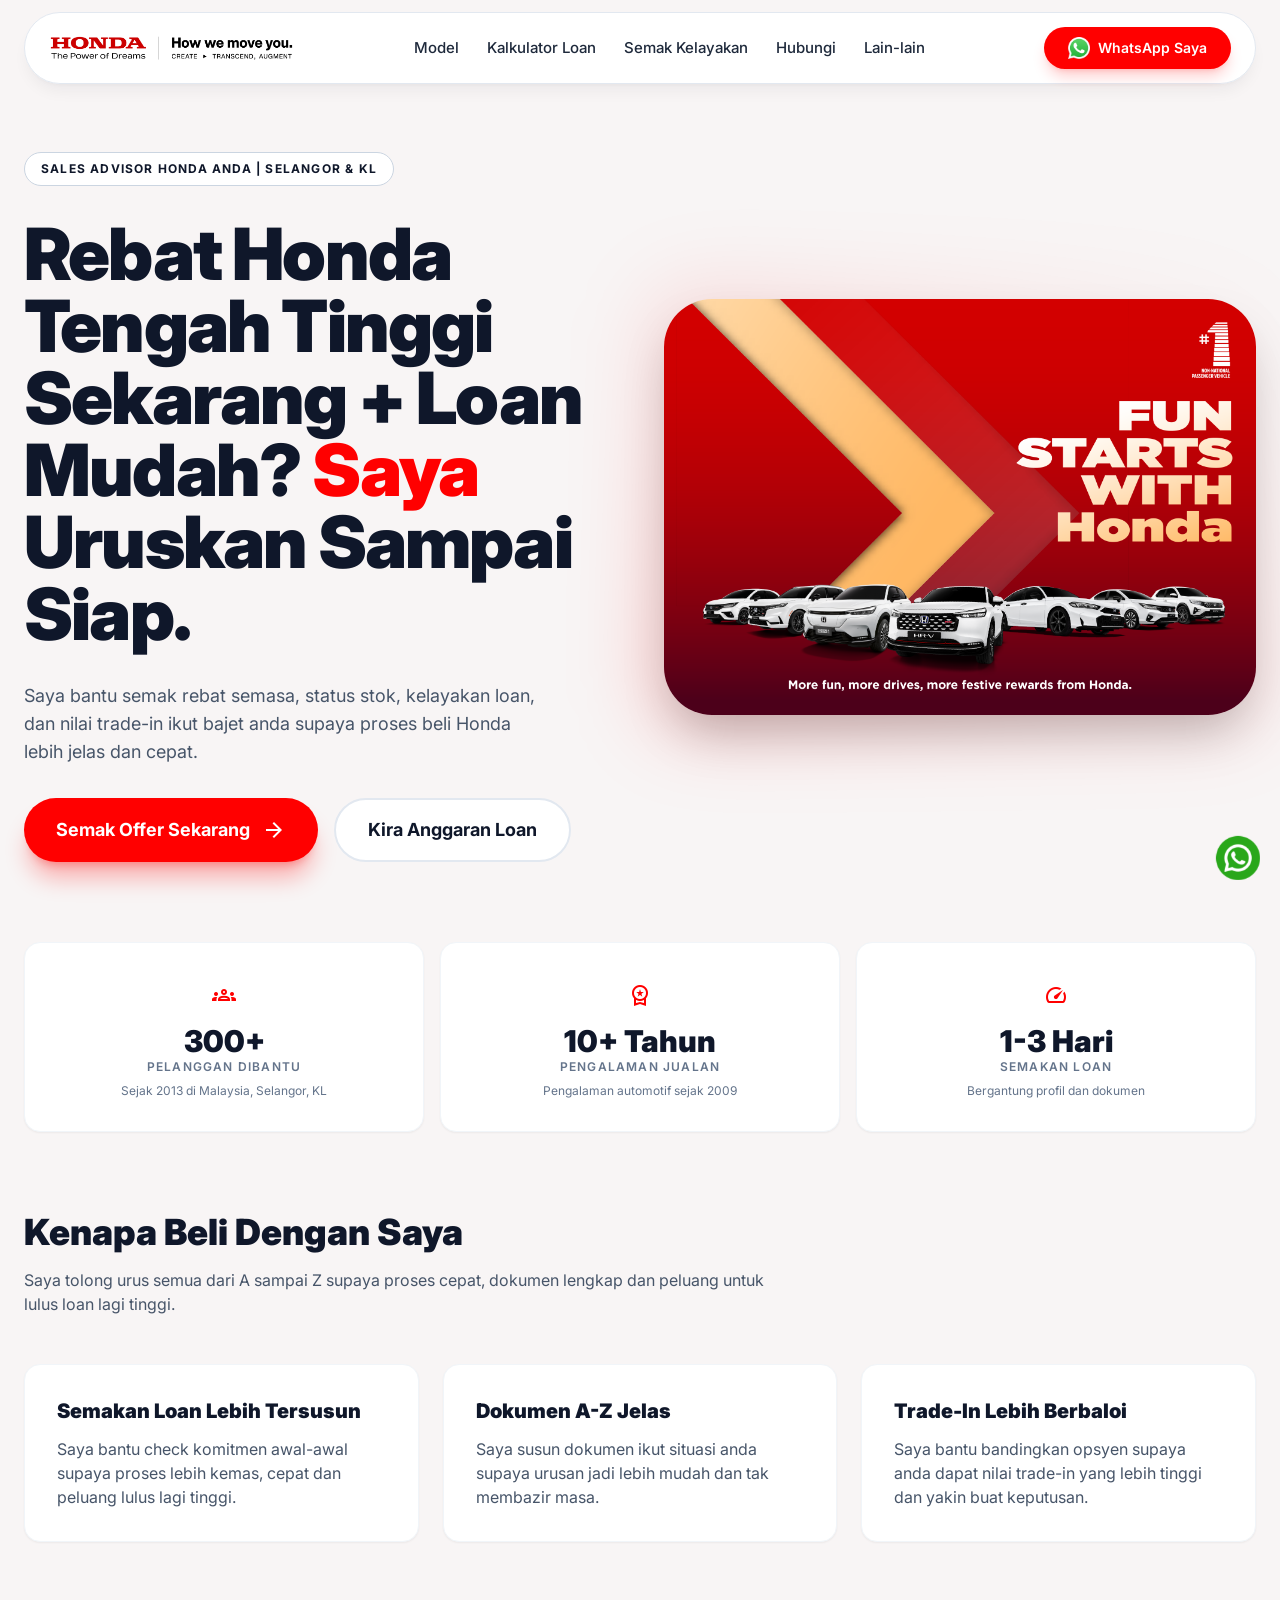
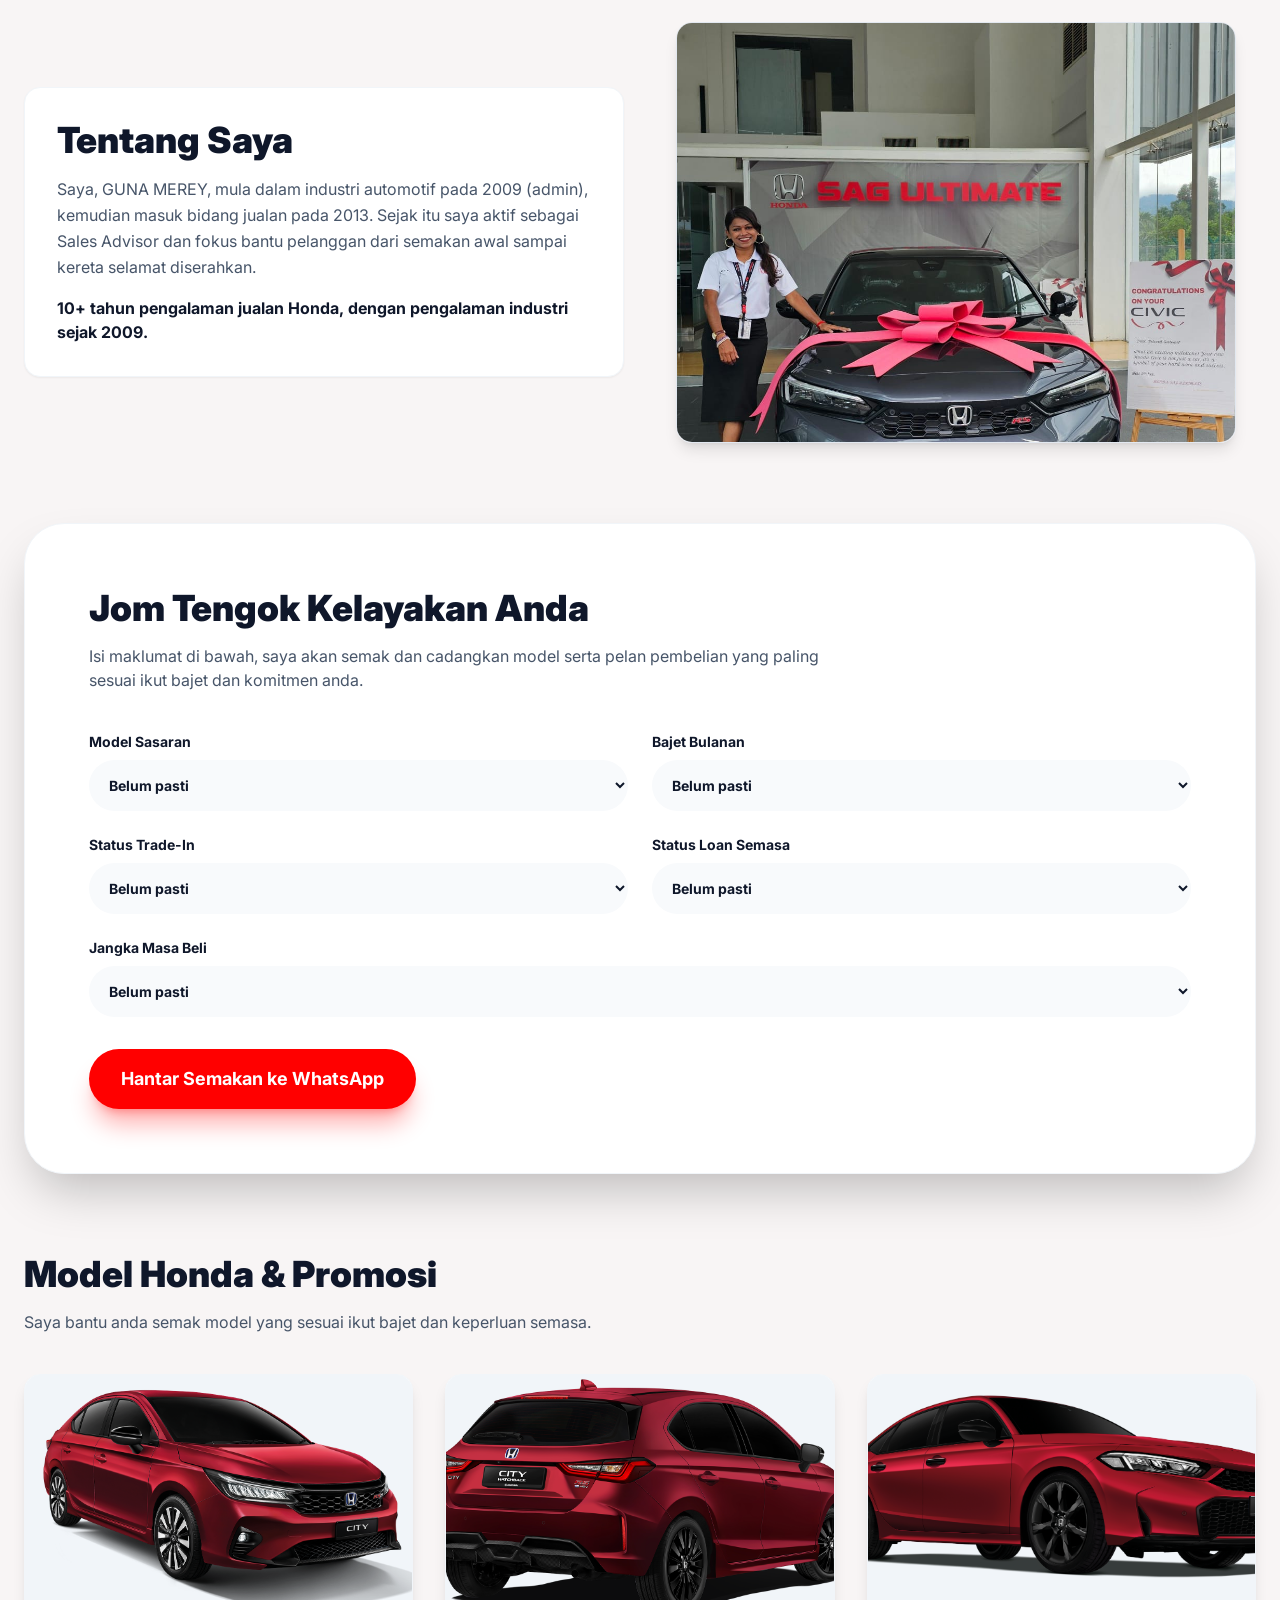
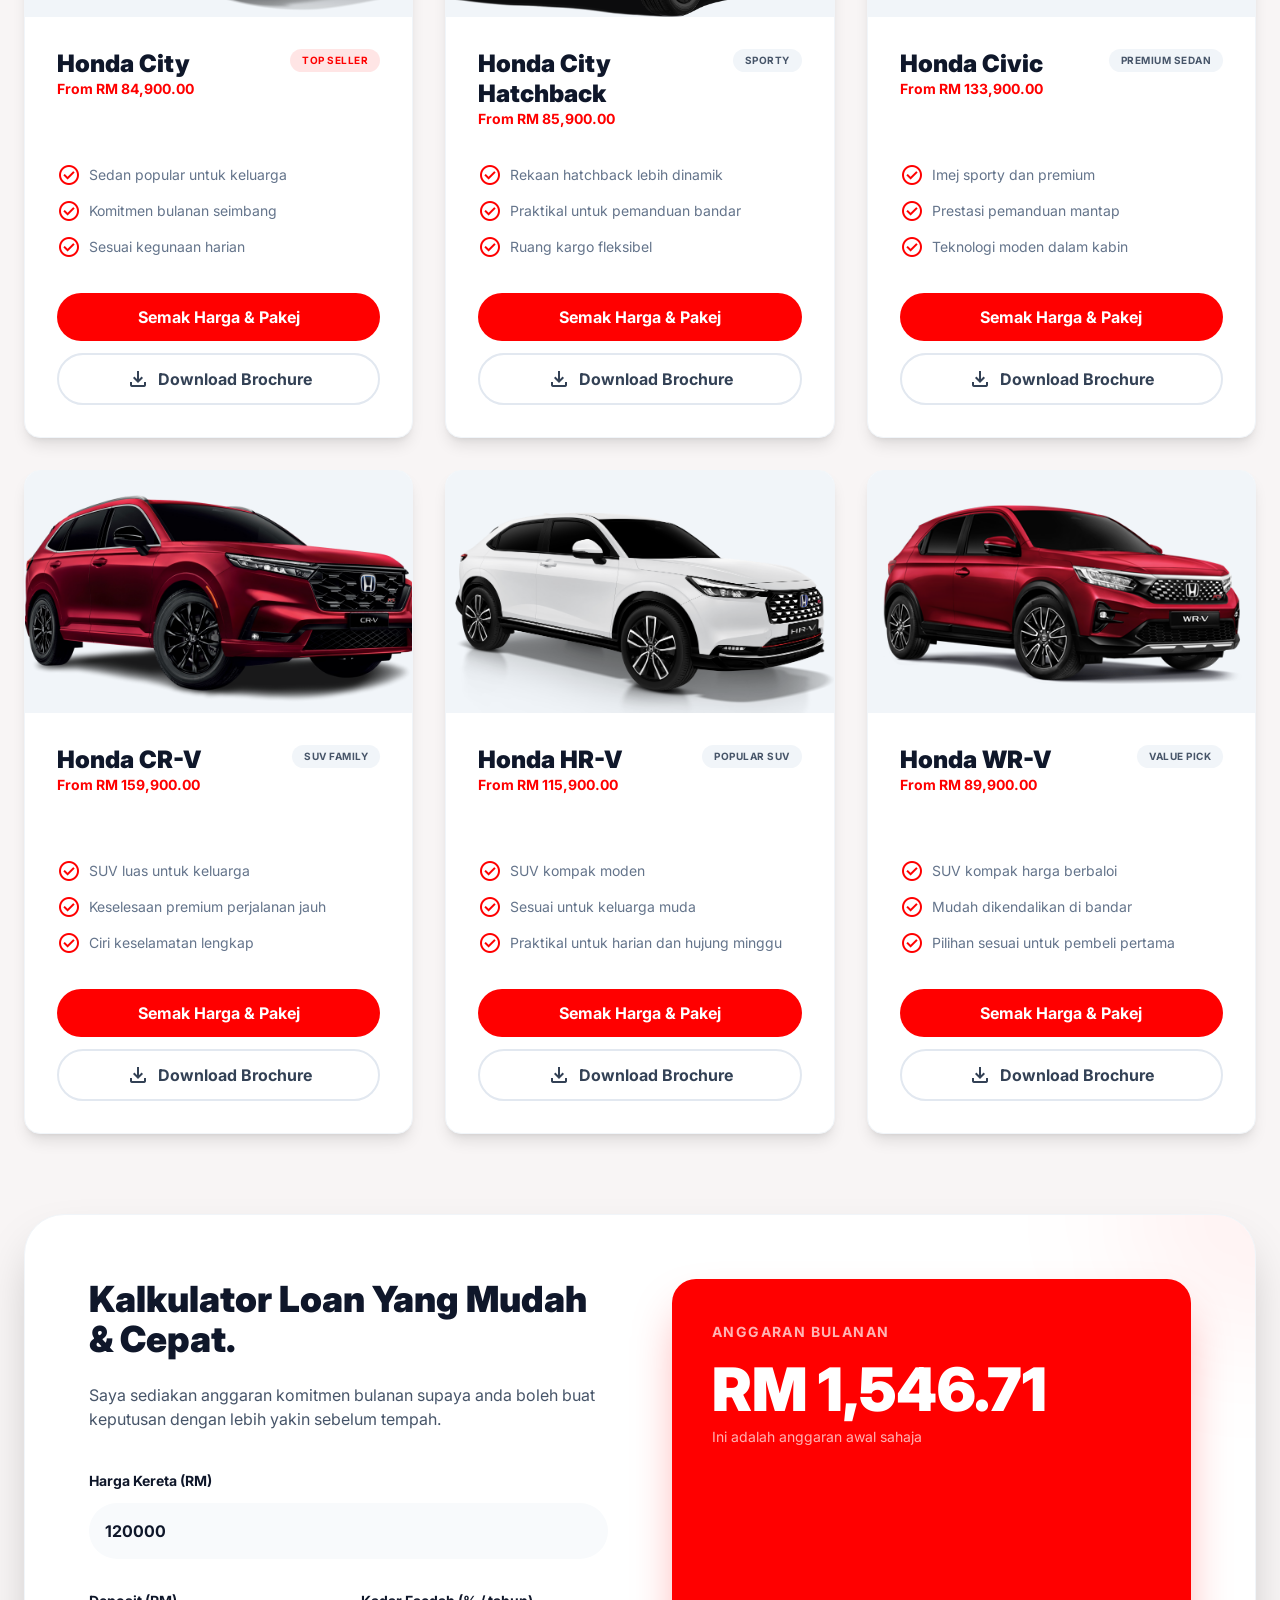
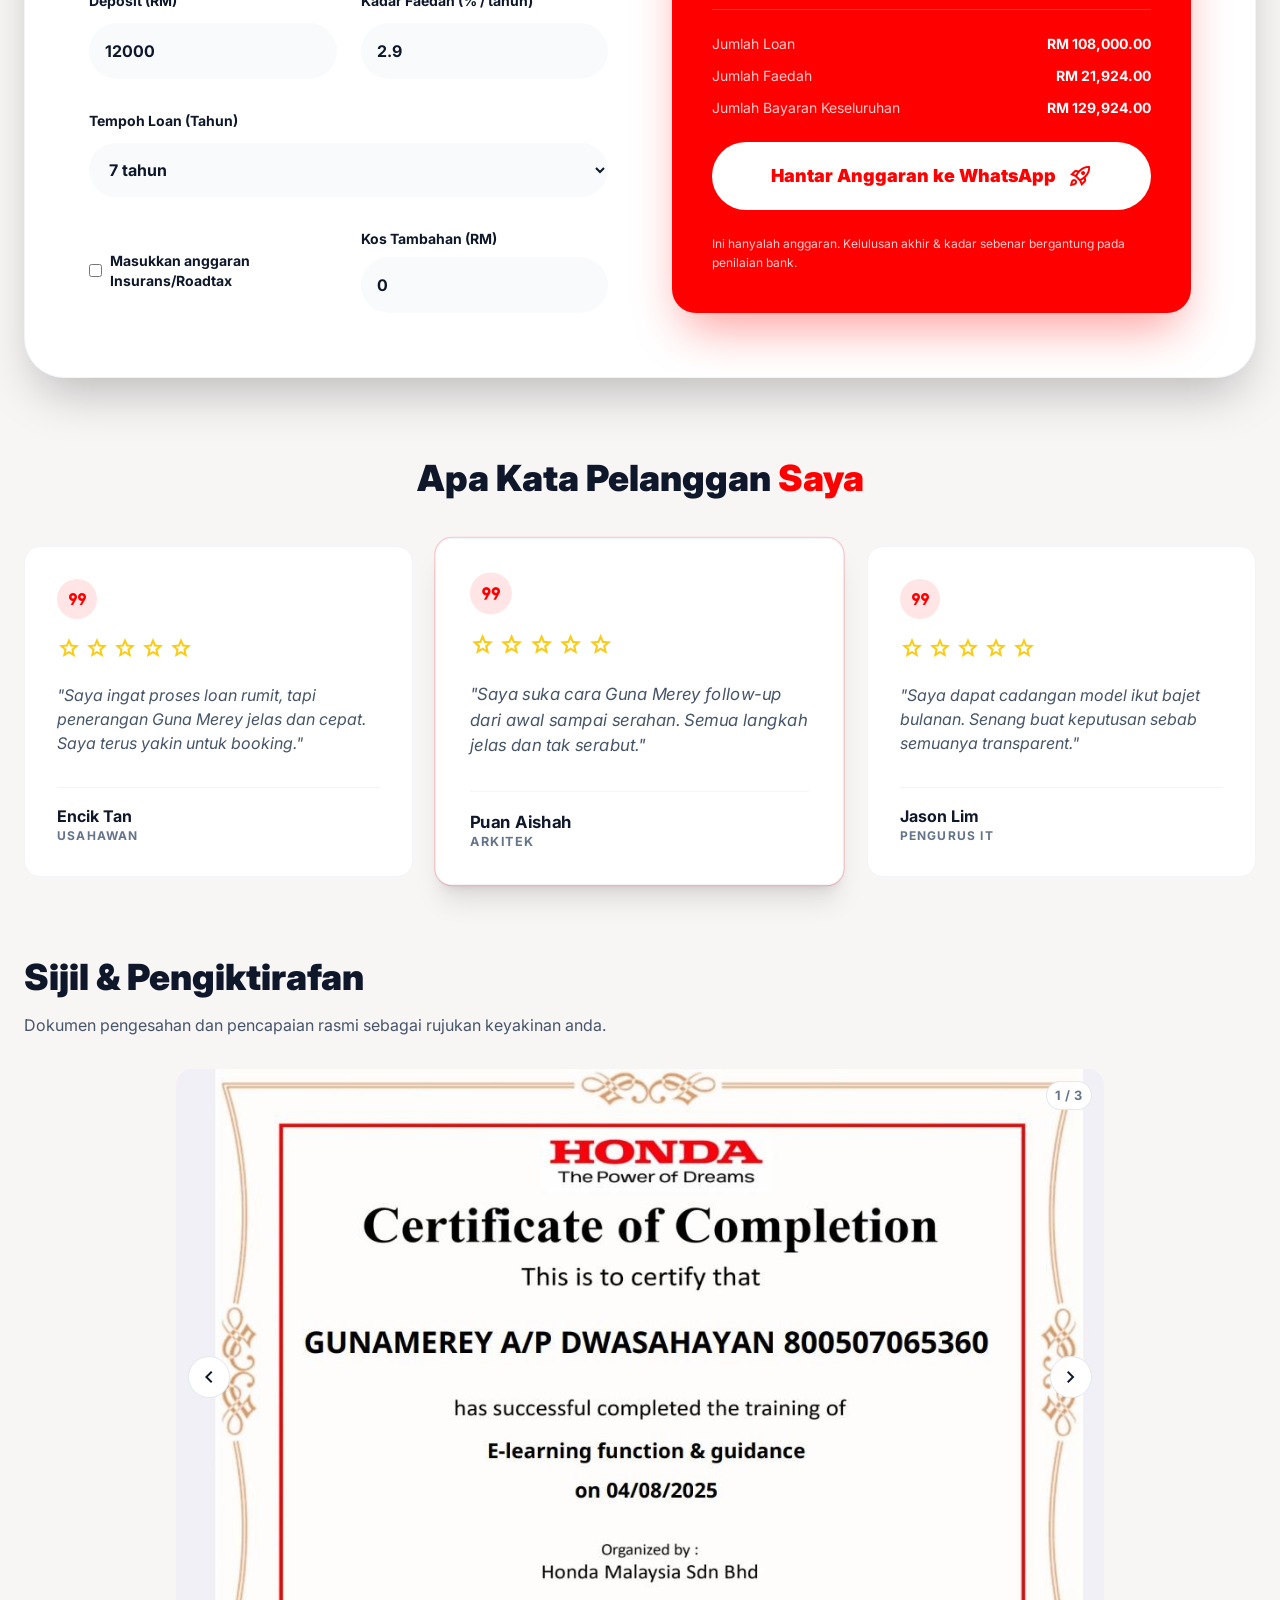
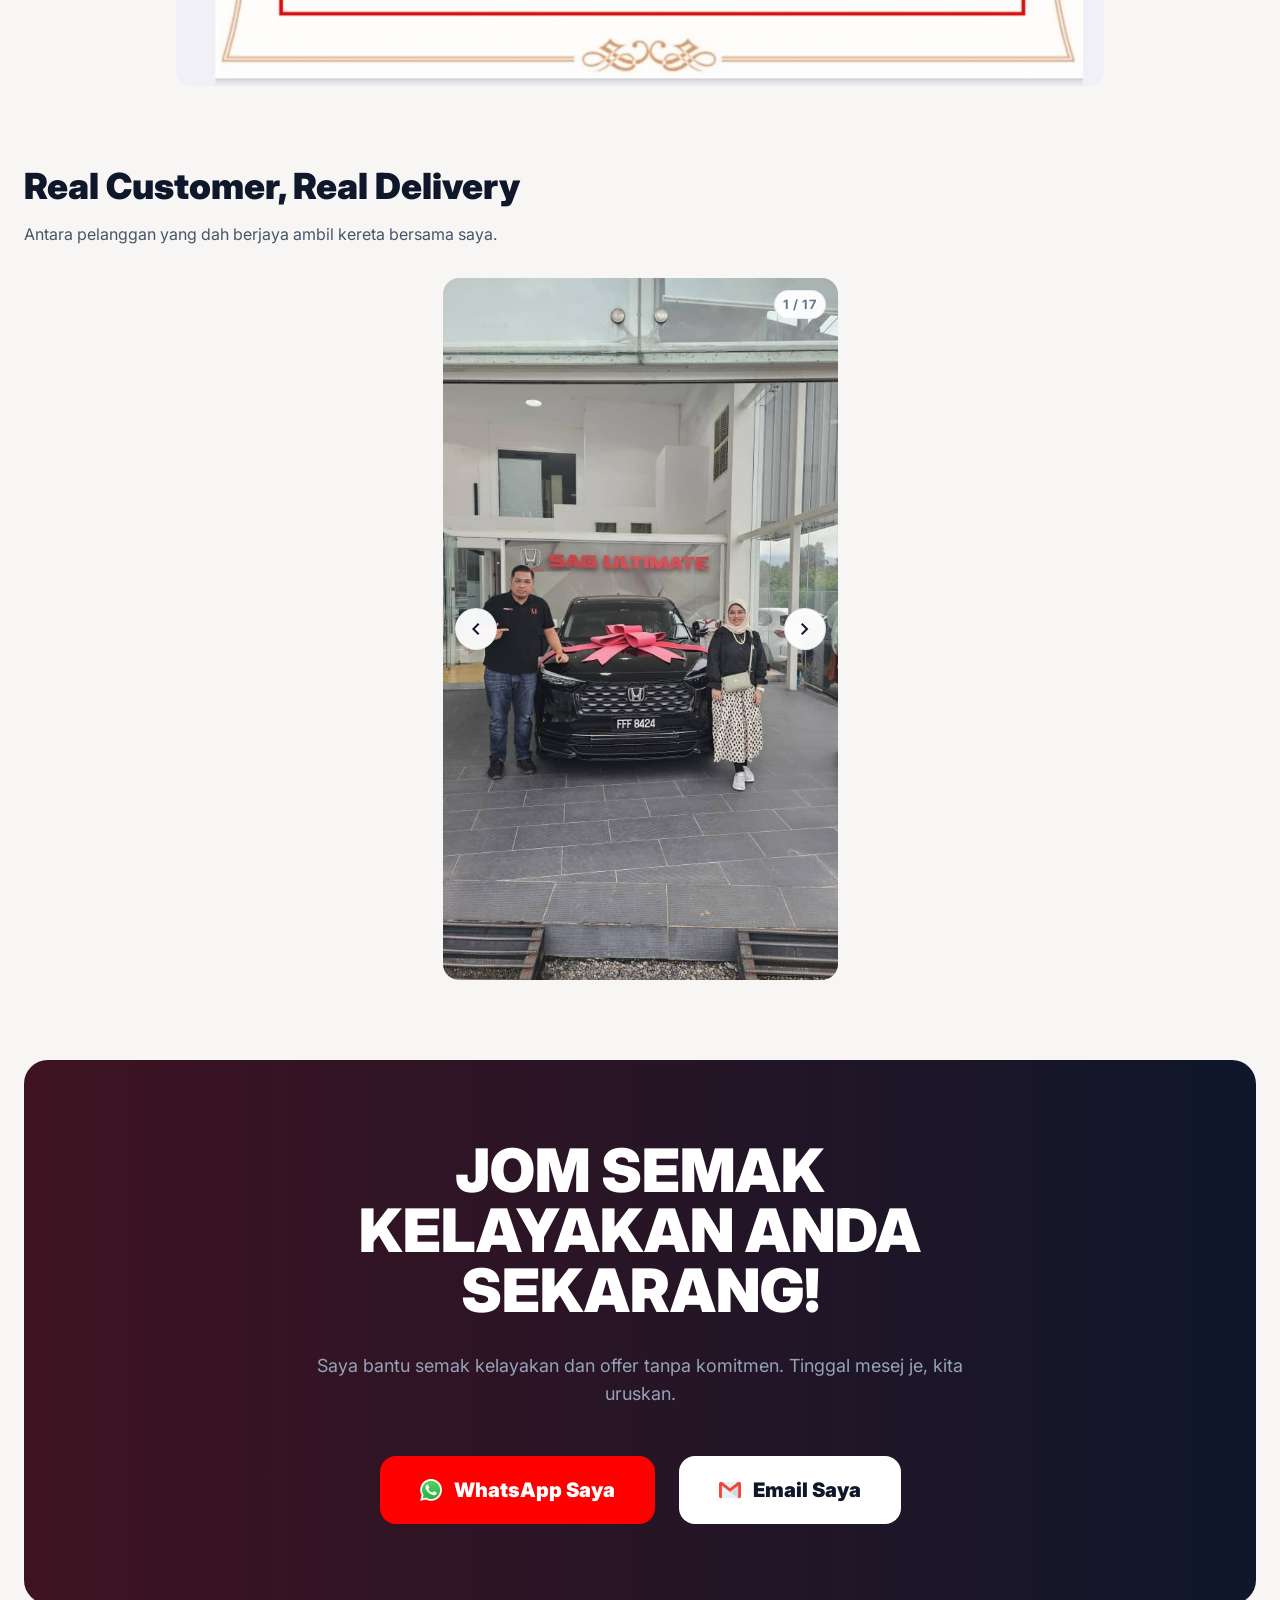
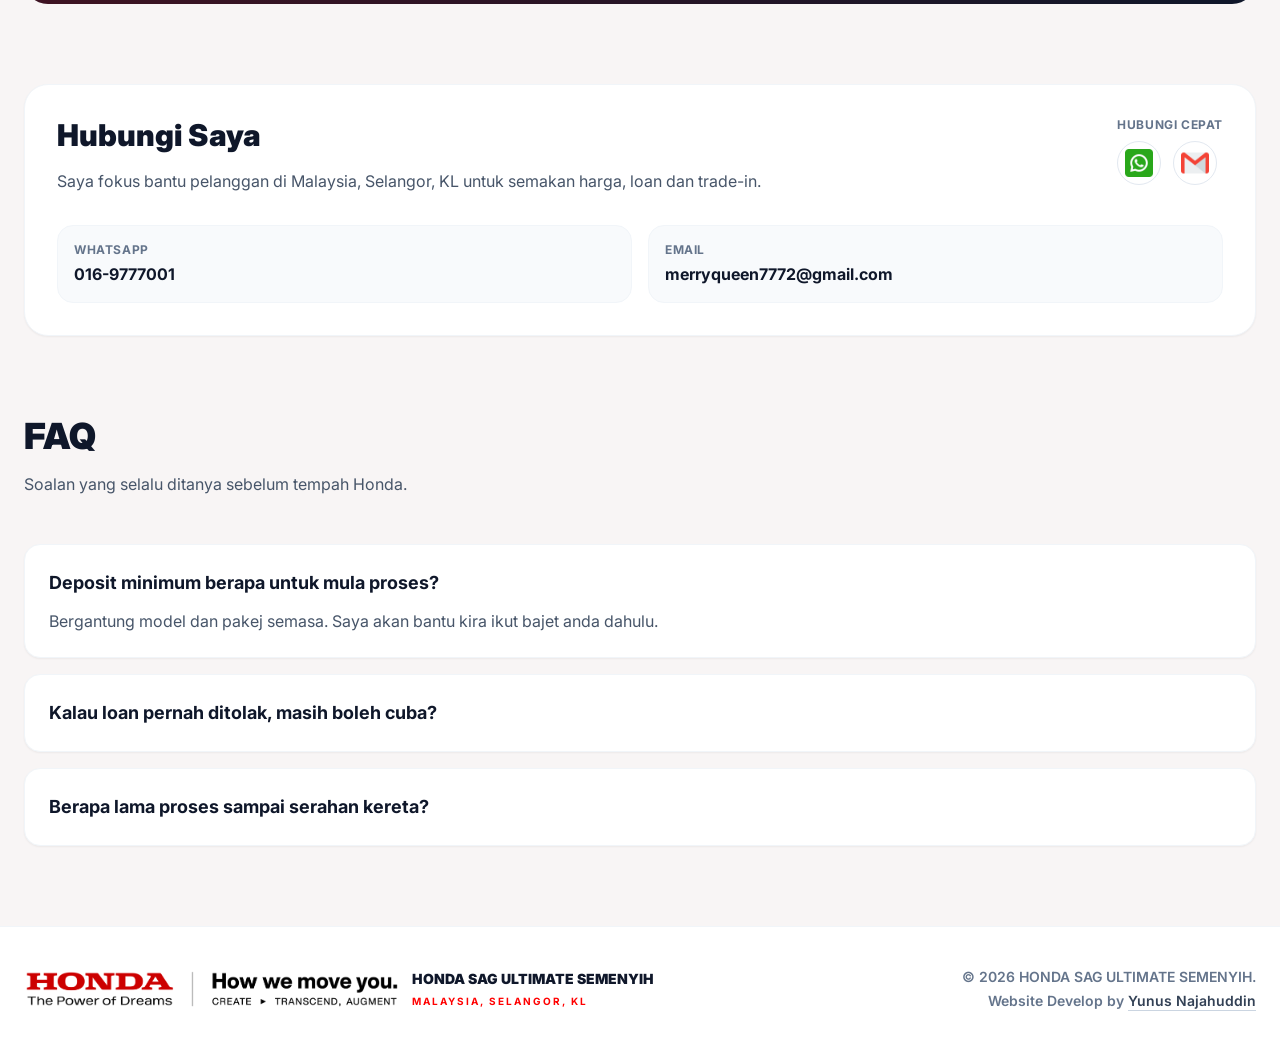
==== commit 1253ca3d: "update" ====
--- a/index.html
+++ b/index.html
@@ -74,6 +74,7 @@
                 <a class="block rounded-lg px-3 py-2 text-sm font-medium text-slate-700 transition-colors hover:bg-slate-100 hover:text-primary" href="#why">Kenapa Saya</a>
                 <a class="block rounded-lg px-3 py-2 text-sm font-medium text-slate-700 transition-colors hover:bg-slate-100 hover:text-primary" href="#about">Tentang Saya</a>
                 <a class="block rounded-lg px-3 py-2 text-sm font-medium text-slate-700 transition-colors hover:bg-slate-100 hover:text-primary" href="#reviews">Testimoni</a>
+                <a class="block rounded-lg px-3 py-2 text-sm font-medium text-slate-700 transition-colors hover:bg-slate-100 hover:text-primary" href="#certificates">Sijil</a>
                 <a class="block rounded-lg px-3 py-2 text-sm font-medium text-slate-700 transition-colors hover:bg-slate-100 hover:text-primary" href="#faq">FAQ</a>
               </div>
             </details>
@@ -124,6 +125,7 @@
           <a class="block rounded-lg px-3 py-2 text-sm font-medium hover:bg-slate-100" href="#why">Kenapa Saya</a>
           <a class="block rounded-lg px-3 py-2 text-sm font-medium hover:bg-slate-100" href="#about">Tentang Saya</a>
           <a class="block rounded-lg px-3 py-2 text-sm font-medium hover:bg-slate-100" href="#reviews">Testimoni</a>
+          <a class="block rounded-lg px-3 py-2 text-sm font-medium hover:bg-slate-100" href="#certificates">Sijil</a>
           <a class="block rounded-lg px-3 py-2 text-sm font-medium hover:bg-slate-100" href="#faq">FAQ</a>
           <a
             class="mt-2 inline-flex w-full items-center justify-center rounded-full bg-primary px-5 py-3 text-sm font-bold text-white"
@@ -493,6 +495,26 @@
         </div>
       </section>
 
+      <section id="certificates" class="reveal pb-20" aria-label="Sijil dan pengiktirafan rasmi">
+        <div class="mb-8 max-w-3xl">
+          <h2 class="mb-4 text-3xl font-black lg:text-4xl">Sijil &amp; Pengiktirafan</h2>
+          <p class="text-slate-600">Dokumen pengesahan dan pencapaian rasmi sebagai rujukan keyakinan anda.</p>
+        </div>
+
+        <div class="gallery-shell mx-auto max-w-5xl">
+          <div class="gallery-viewport rounded-2xl" aria-live="polite">
+            <div id="certTrack" class="gallery-track"></div>
+            <button id="certPrev" type="button" class="gallery-nav-btn gallery-nav-btn-prev" aria-label="Sijil sebelumnya">
+              <span class="material-symbols-outlined text-[22px]">chevron_left</span>
+            </button>
+            <button id="certNext" type="button" class="gallery-nav-btn gallery-nav-btn-next" aria-label="Sijil seterusnya">
+              <span class="material-symbols-outlined text-[22px]">chevron_right</span>
+            </button>
+            <span id="certCounter" class="gallery-counter">1 / 1</span>
+          </div>
+        </div>
+      </section>
+
       <section id="gallery" class="reveal pb-20" aria-label="Galeri serahan pelanggan">
         <div class="mb-8 max-w-3xl">
           <h2 class="mb-4 text-3xl font-black lg:text-4xl">Real Customer, Real Delivery</h2>
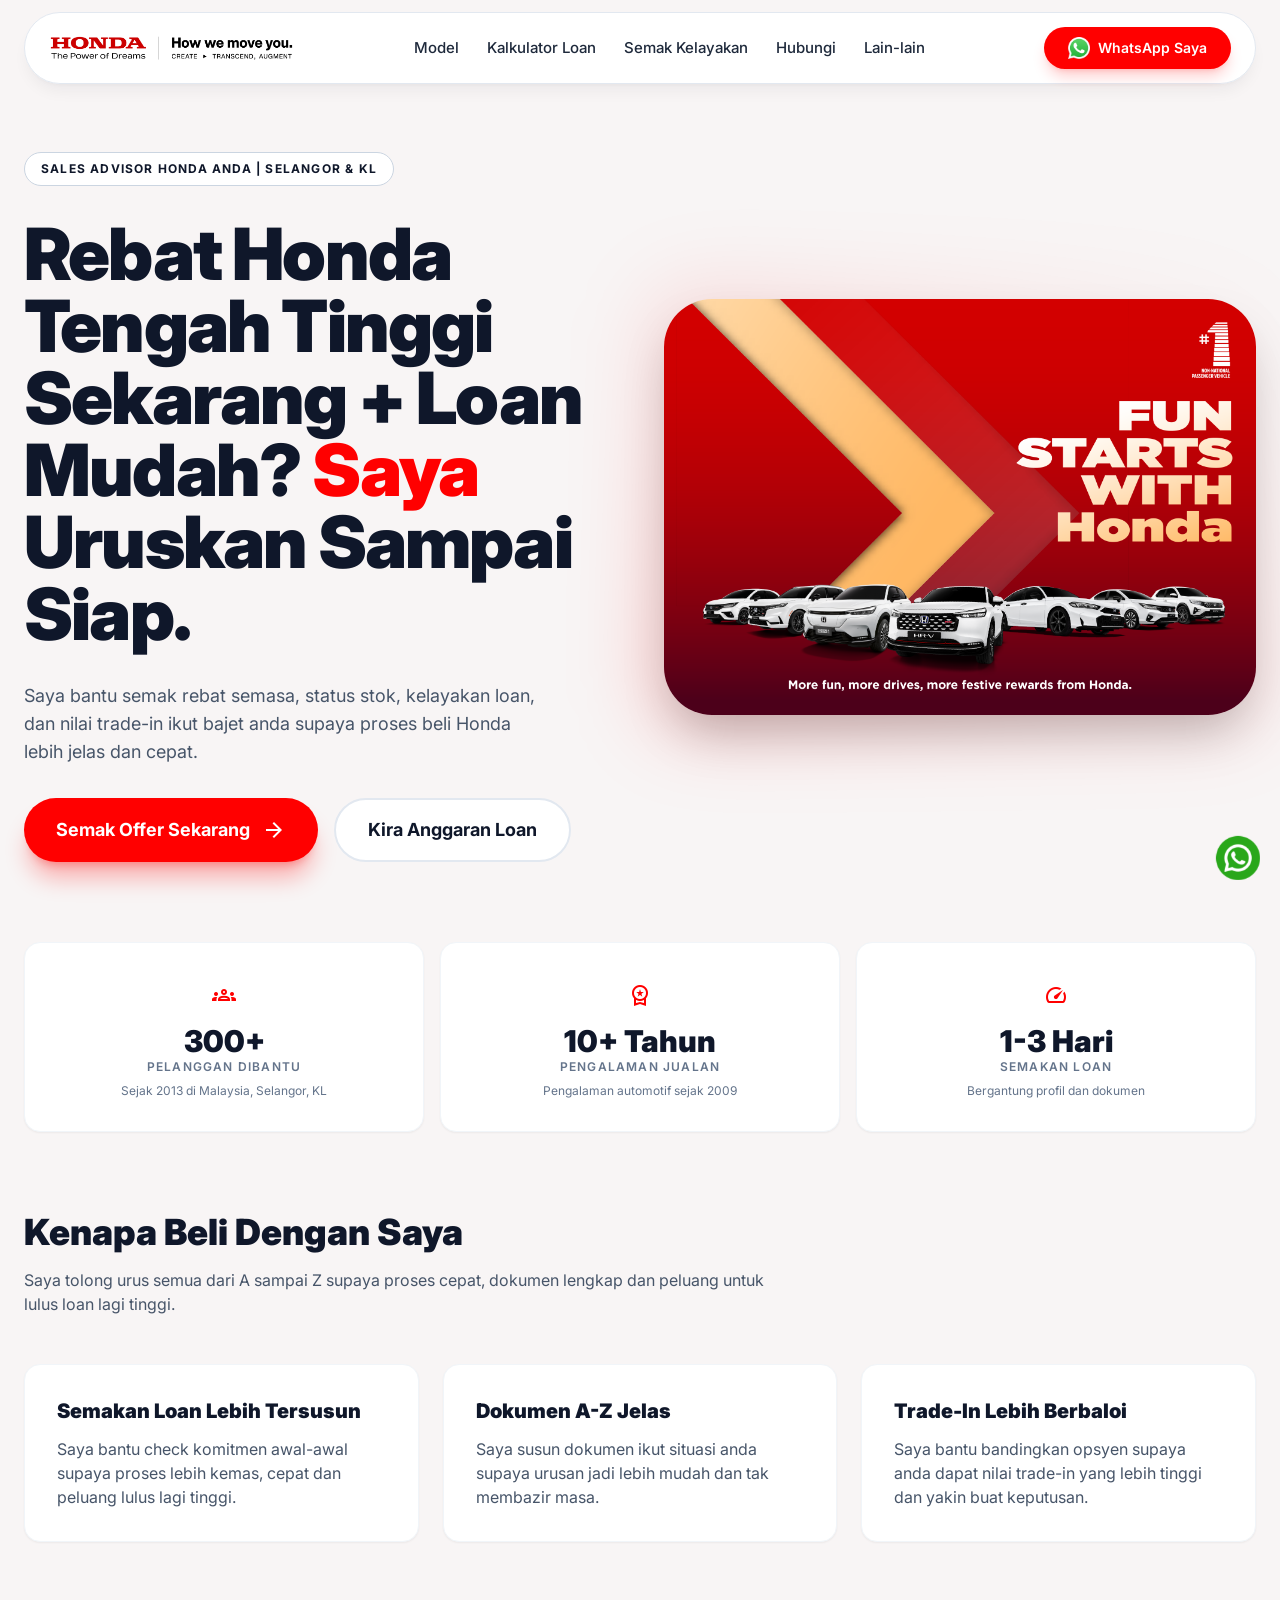
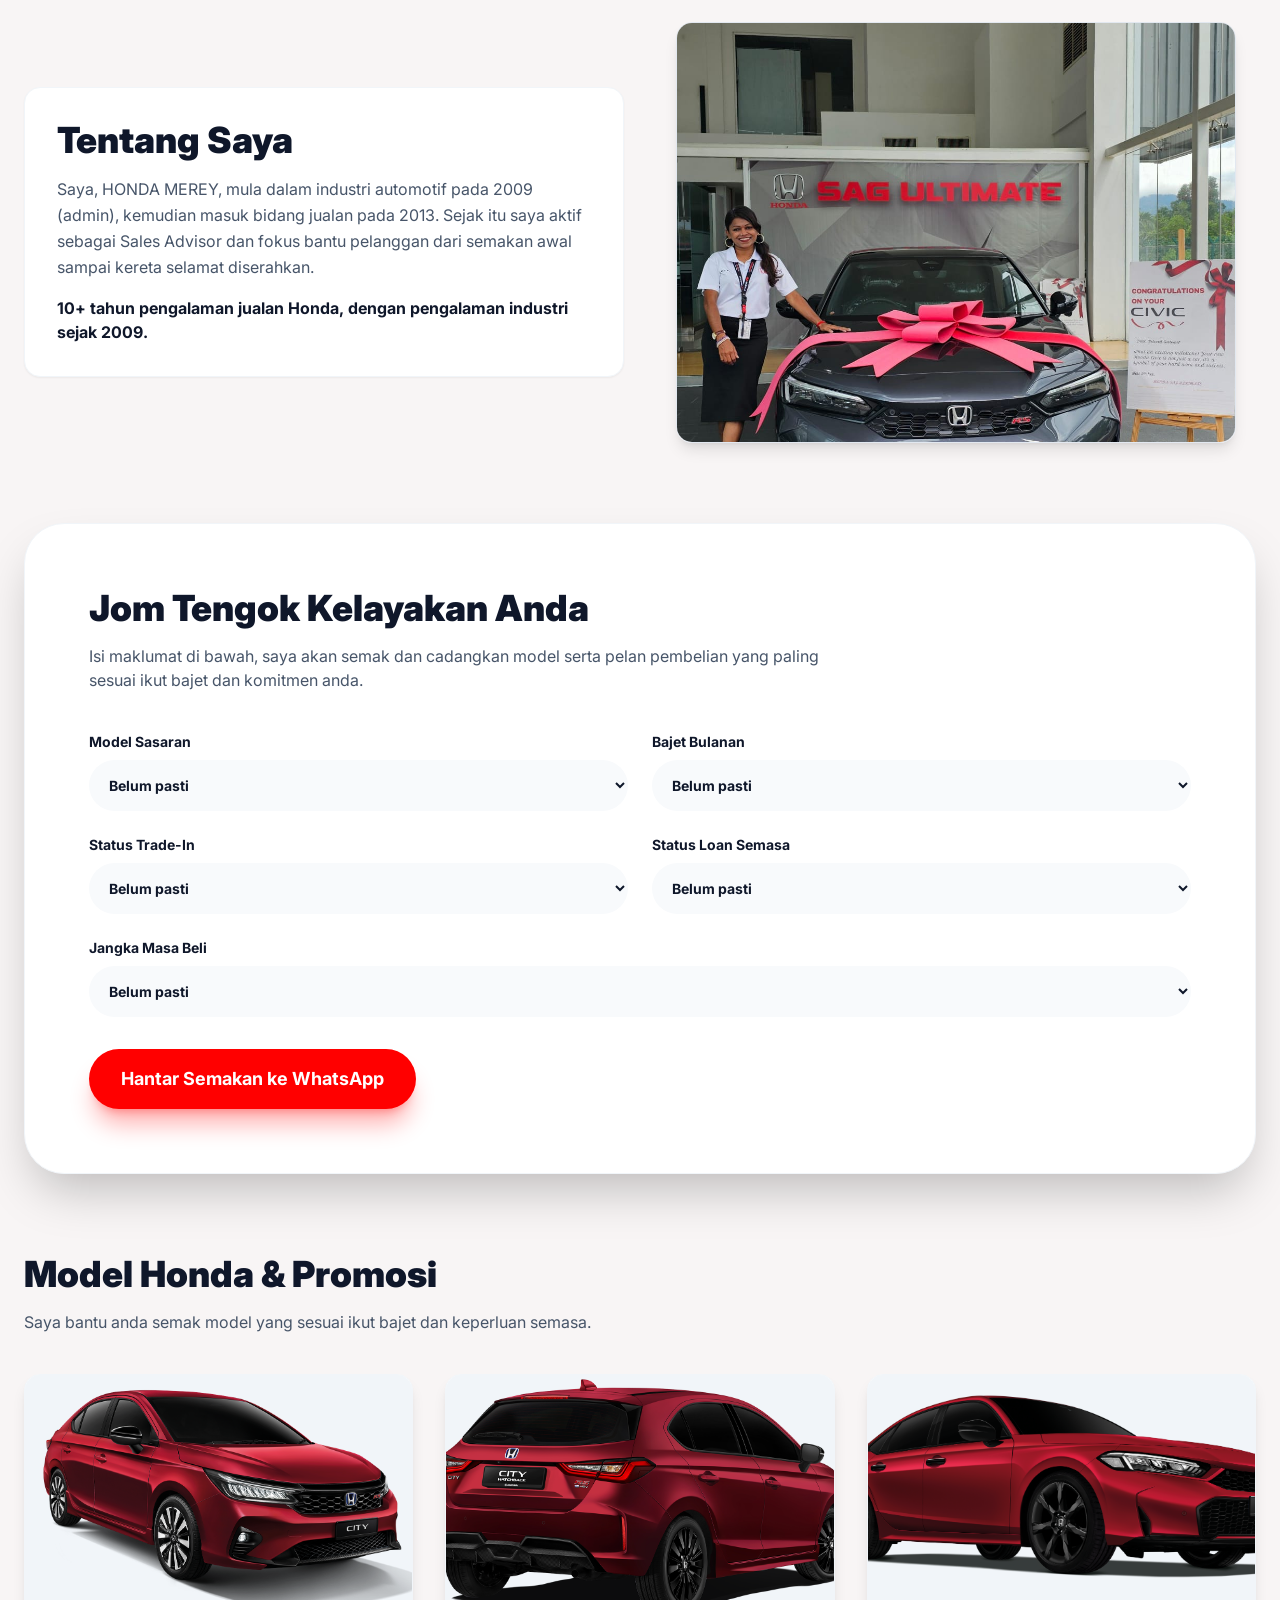
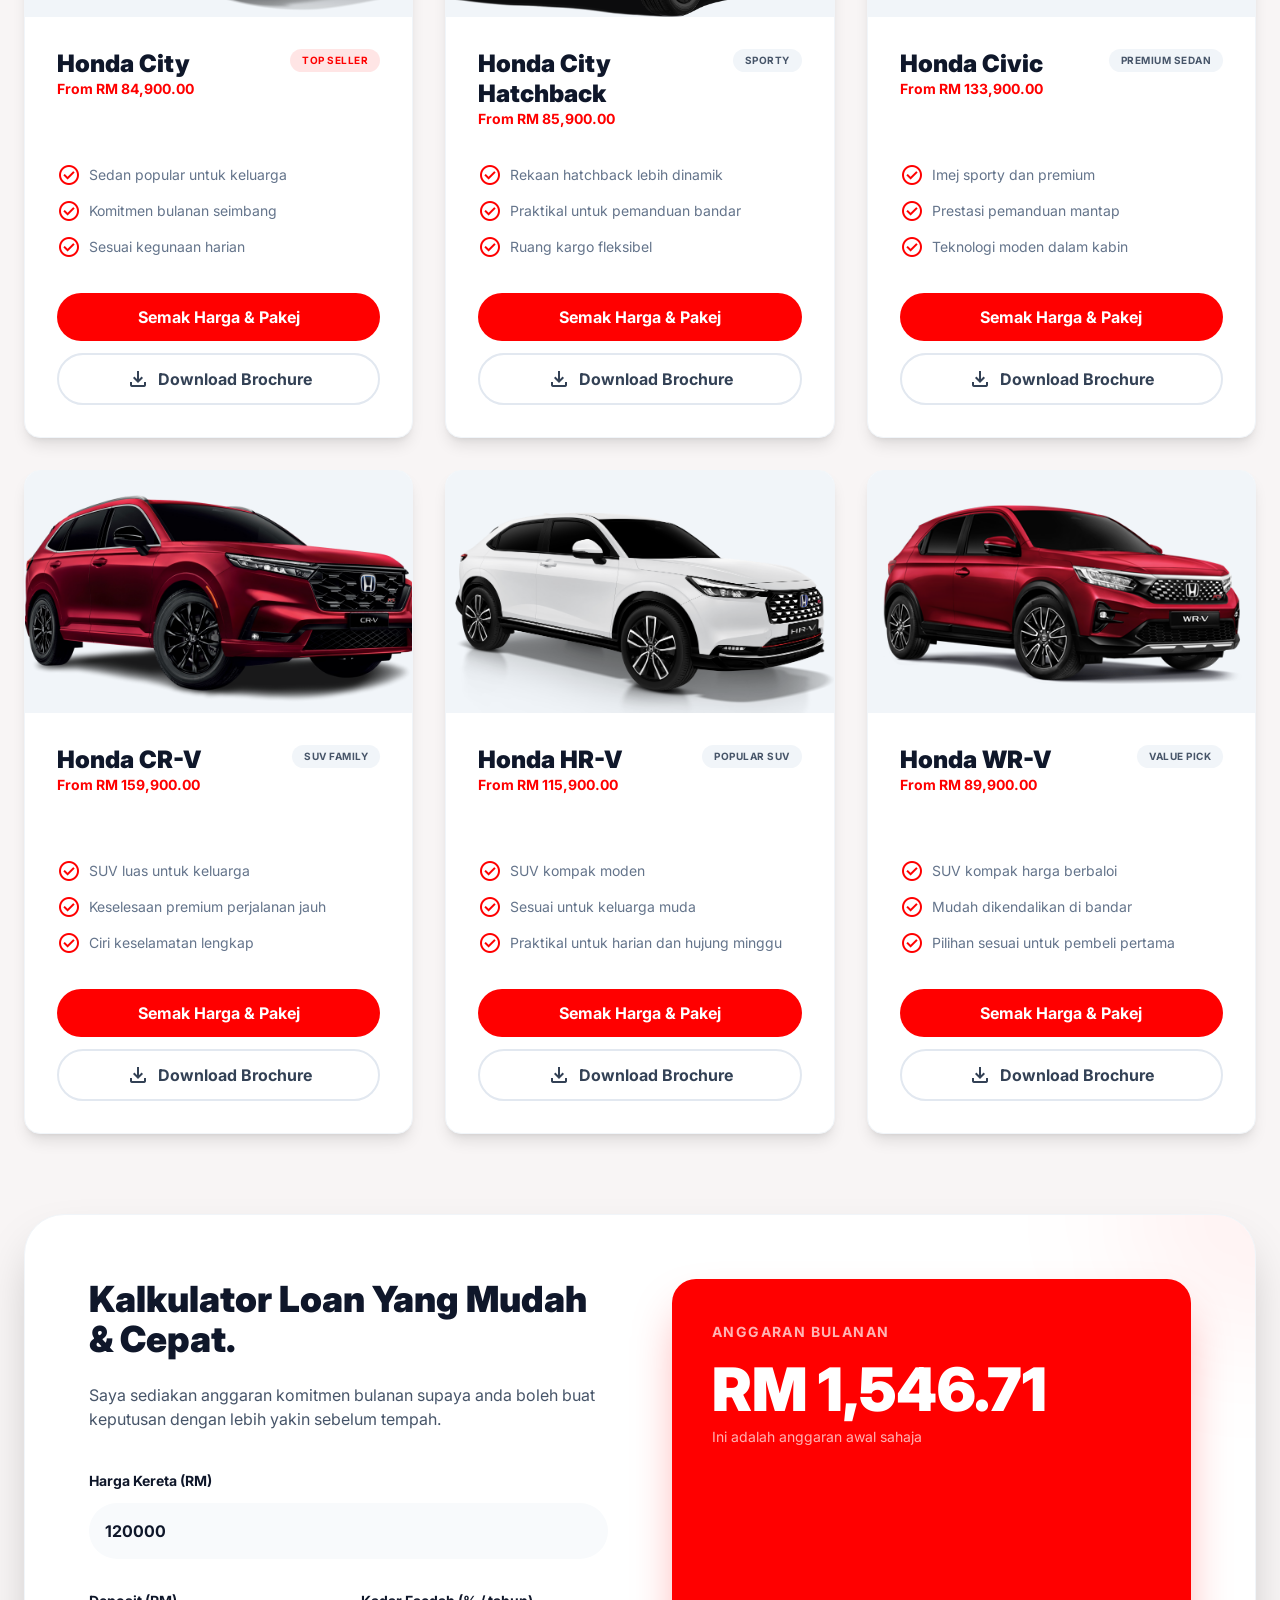
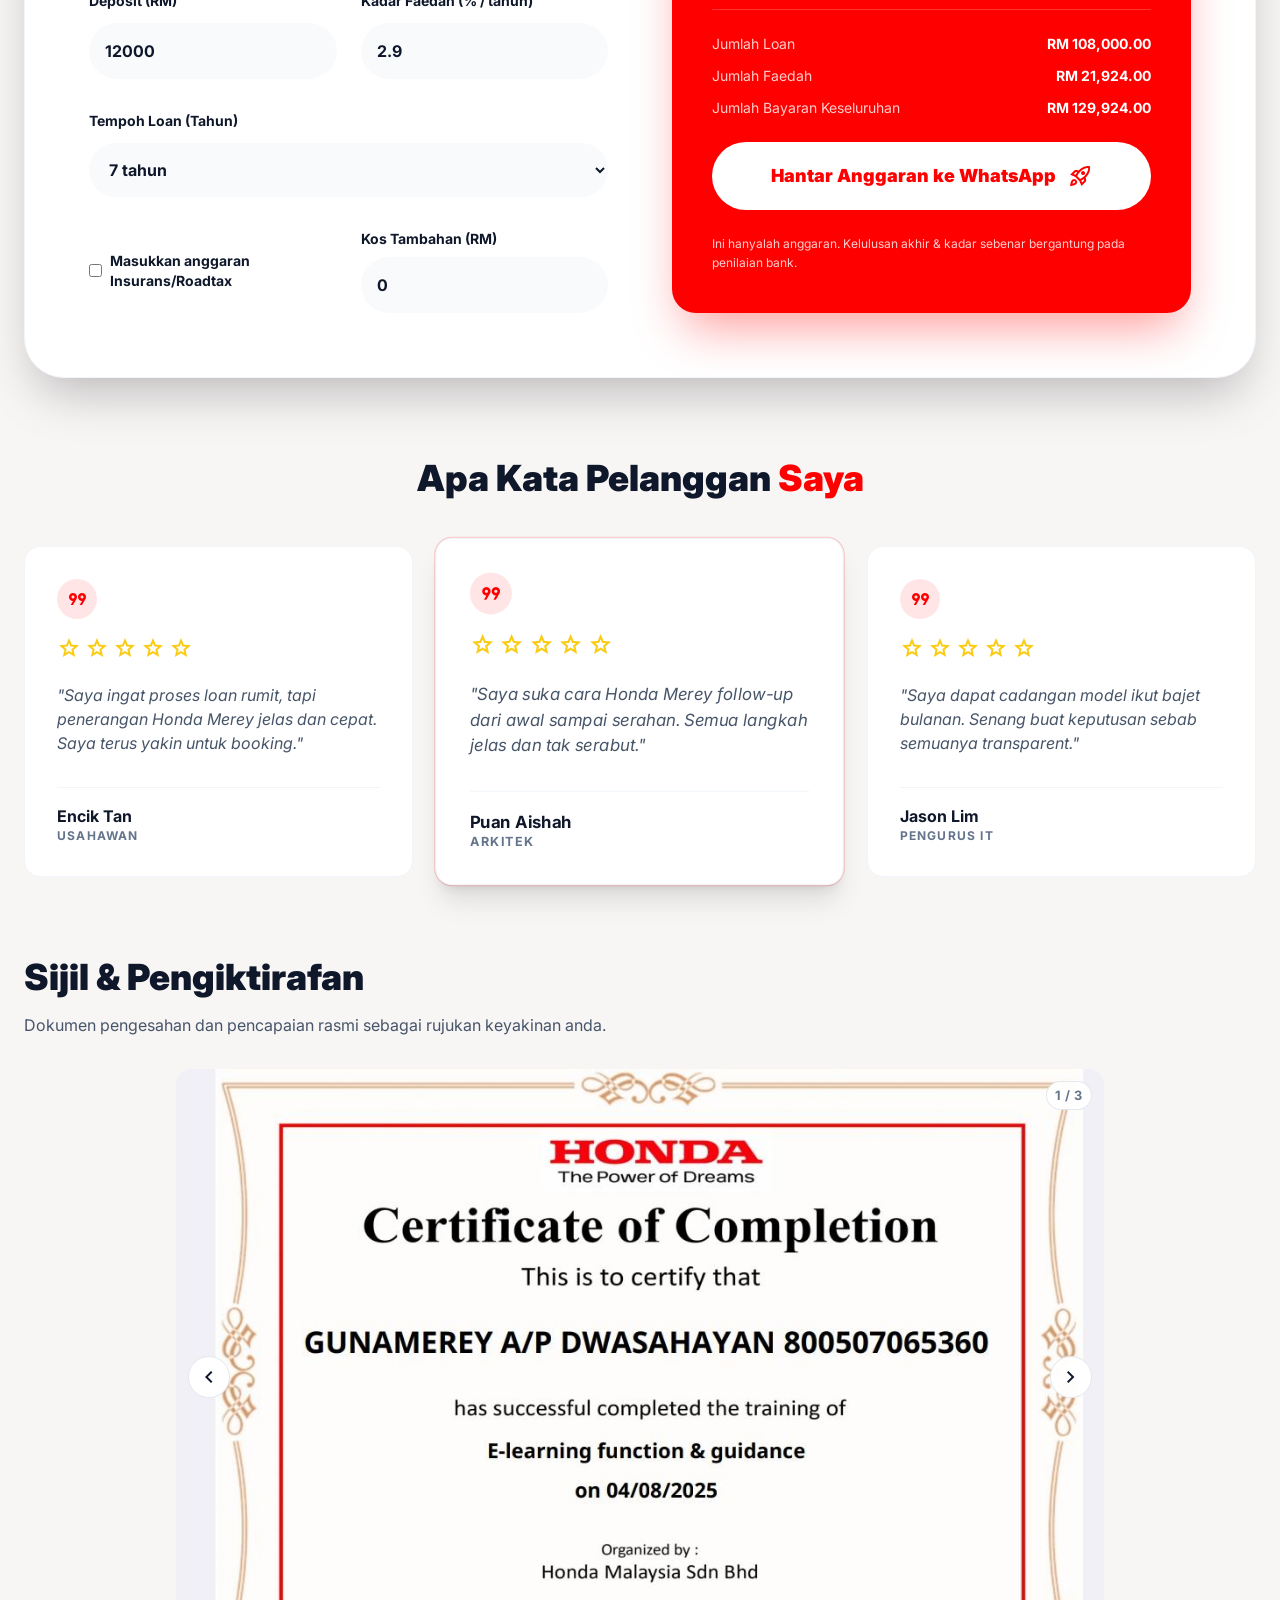
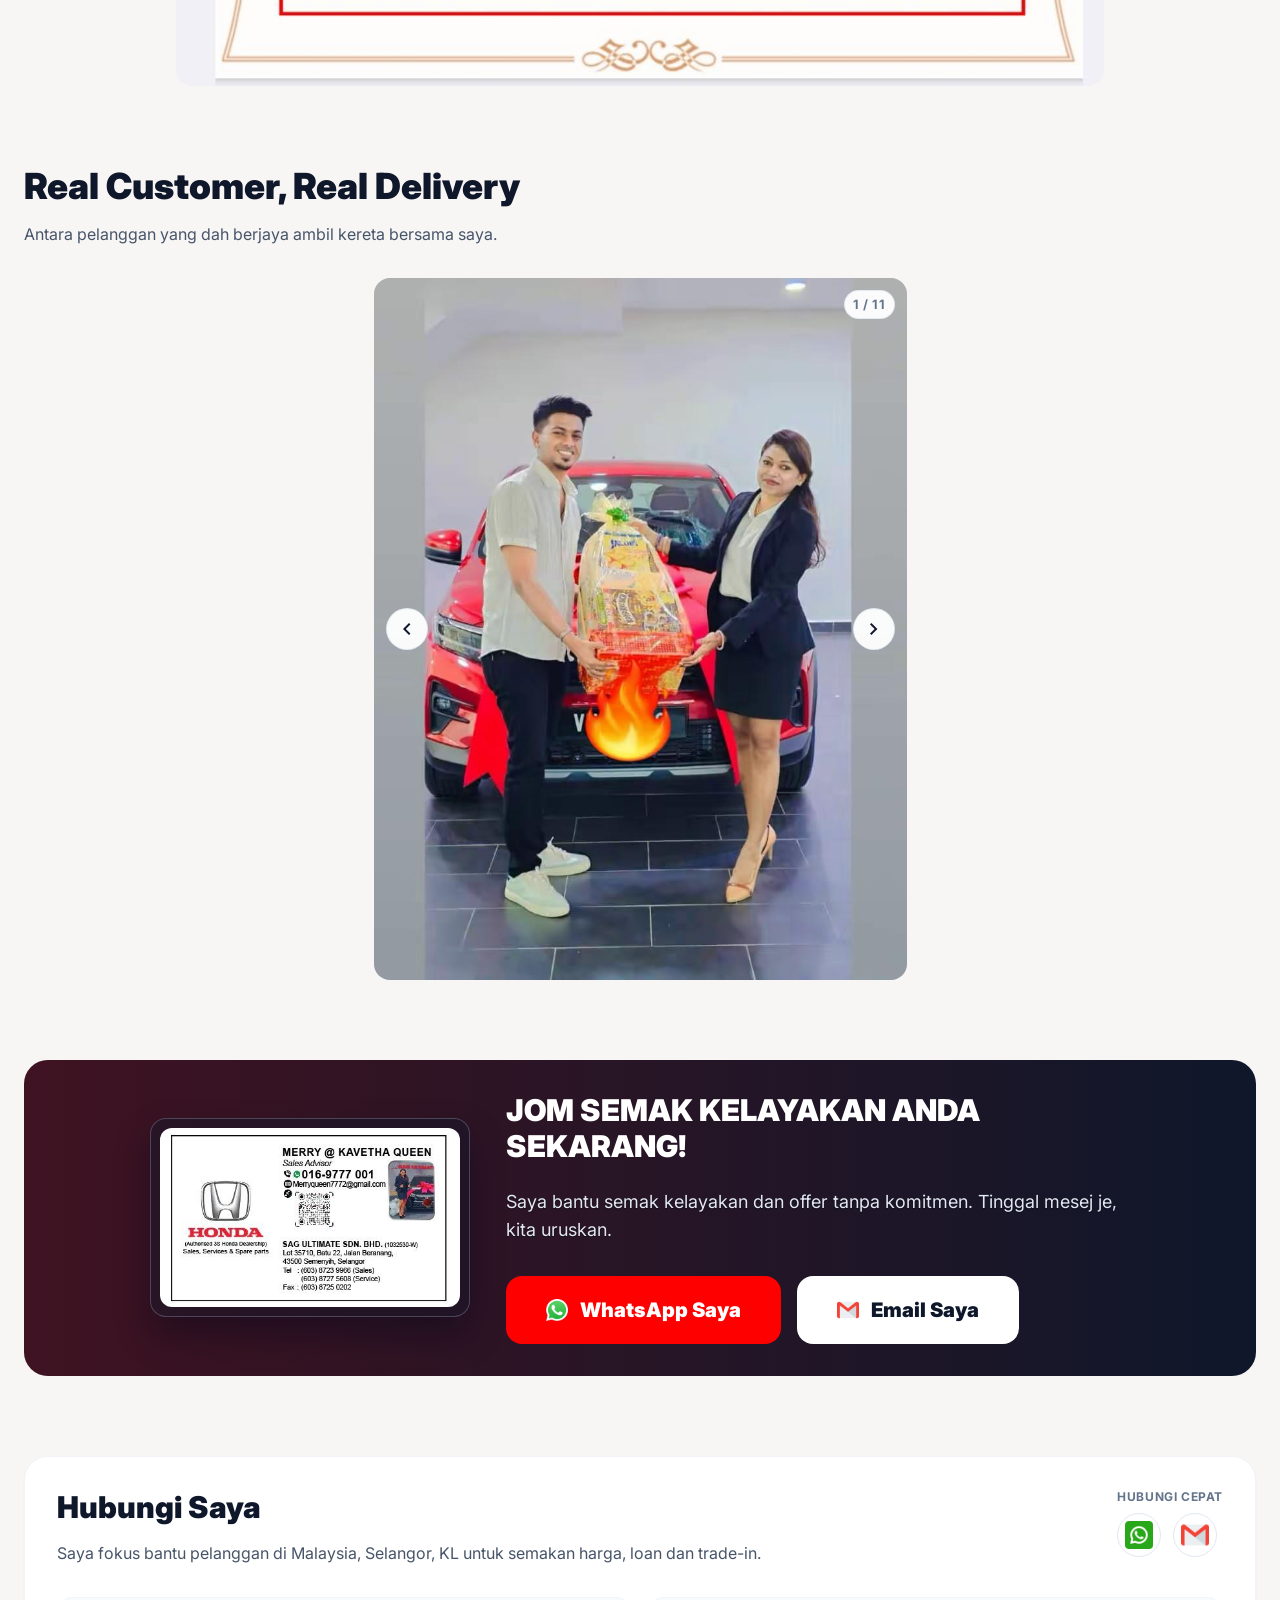
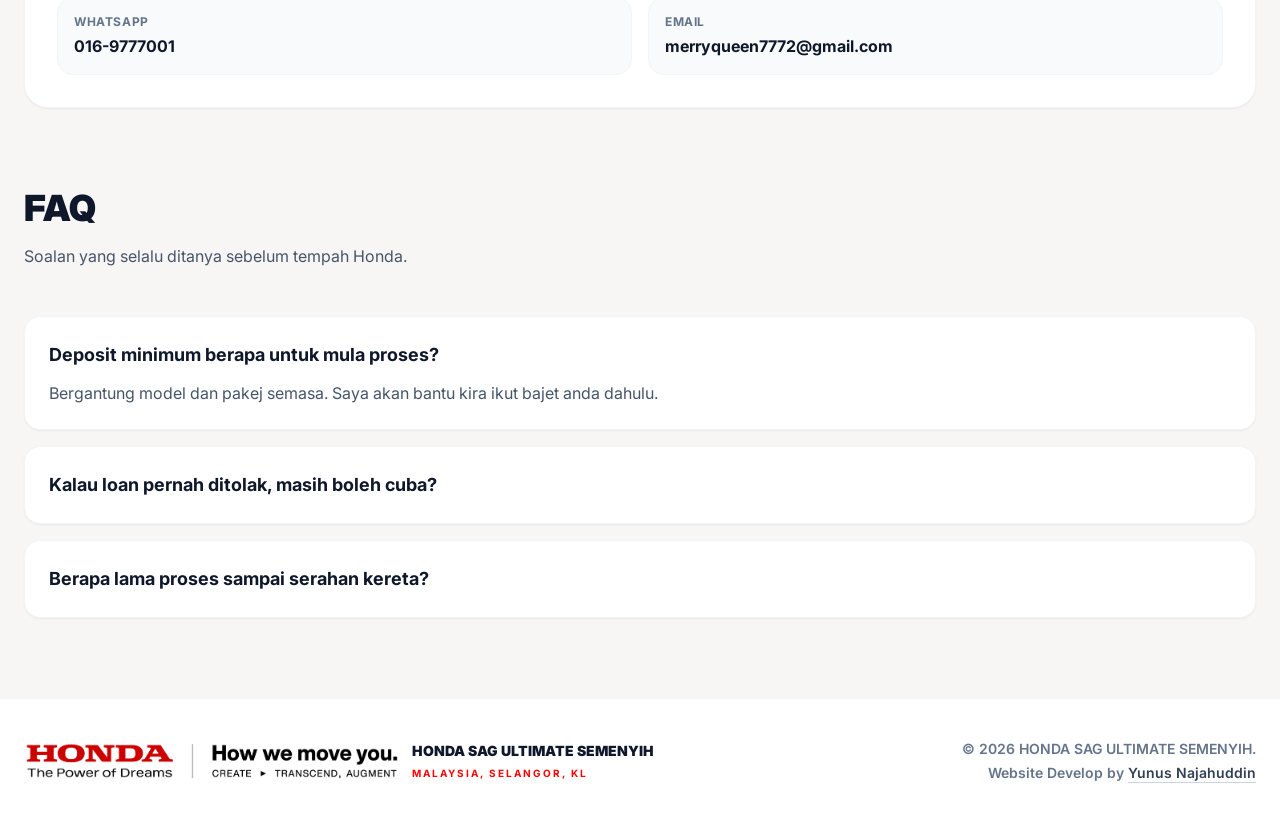
==== commit 82cb7051: "update" ====
--- a/index.html
+++ b/index.html
@@ -10,7 +10,7 @@
     />
     <meta
       name="keywords"
-      content="GUNA MEREY, HONDA SAG ULTIMATE SEMENYIH, Honda Selangor, Honda KL, penasihat jualan Honda, Honda loan, trade-in, City, HR-V, CR-V, WR-V, Civic"
+      content="HONDA MEREY, HONDA SAG ULTIMATE SEMENYIH, Honda Selangor, Honda KL, penasihat jualan Honda, Honda loan, trade-in, City, HR-V, CR-V, WR-V, Civic"
     />
     <meta name="theme-color" content="#ff0000" />
     <meta property="og:title" content="HONDA SAG ULTIMATE SEMENYIH | Semak Offer, Loan &amp; Trade-In" />
@@ -83,7 +83,7 @@
           <div class="flex items-center gap-3">
             <a
               class="hidden items-center gap-2 rounded-full bg-primary px-5 py-2.5 text-sm font-semibold text-white shadow-lg shadow-primary/20 transition-transform hover:scale-105 lg:inline-flex xl:px-6"
-              href="https://api.whatsapp.com/send?phone=60169777001&amp;text=Hi%20Guna%20Merey,%20saya%20nak%20semak%20harga%20Honda,%20promosi%20terkini%20dan%20kelayakan%20loan."
+              href="https://api.whatsapp.com/send?phone=60169777001&amp;text=Hi%20Honda%20Merey,%20saya%20nak%20semak%20harga%20Honda,%20promosi%20terkini%20dan%20kelayakan%20loan."
               target="_blank"
               rel="noopener noreferrer"
             >
@@ -129,7 +129,7 @@
           <a class="block rounded-lg px-3 py-2 text-sm font-medium hover:bg-slate-100" href="#faq">FAQ</a>
           <a
             class="mt-2 inline-flex w-full items-center justify-center rounded-full bg-primary px-5 py-3 text-sm font-bold text-white"
-            href="https://api.whatsapp.com/send?phone=60169777001&amp;text=Hi%20Guna%20Merey,%20saya%20nak%20semak%20harga%20Honda,%20promosi%20terkini%20dan%20kelayakan%20loan."
+            href="https://api.whatsapp.com/send?phone=60169777001&amp;text=Hi%20Honda%20Merey,%20saya%20nak%20semak%20harga%20Honda,%20promosi%20terkini%20dan%20kelayakan%20loan."
             target="_blank"
             rel="noopener noreferrer"
           >
@@ -154,7 +154,7 @@
           <div class="hidden flex-wrap gap-4 lg:flex">
             <a
               class="inline-flex w-full items-center justify-center gap-3 rounded-xl bg-primary px-6 py-4 text-base font-bold text-white shadow-xl shadow-primary/30 transition-all hover:bg-primary/90 sm:w-auto sm:px-8 sm:text-lg"
-              href="https://api.whatsapp.com/send?phone=60169777001&amp;text=Hi%20Guna%20Merey,%20saya%20nak%20semak%20harga%20Honda,%20promosi%20terkini%20dan%20kelayakan%20loan."
+              href="https://api.whatsapp.com/send?phone=60169777001&amp;text=Hi%20Honda%20Merey,%20saya%20nak%20semak%20harga%20Honda,%20promosi%20terkini%20dan%20kelayakan%20loan."
               target="_blank"
               rel="noopener noreferrer"
             >
@@ -183,7 +183,7 @@
         <div class="flex flex-wrap gap-4 lg:hidden">
           <a
             class="inline-flex w-full items-center justify-center gap-3 rounded-xl bg-primary px-6 py-4 text-base font-bold text-white shadow-xl shadow-primary/30 transition-all hover:bg-primary/90 sm:w-auto sm:px-8 sm:text-lg"
-            href="https://api.whatsapp.com/send?phone=60169777001&amp;text=Hi%20Guna%20Merey,%20saya%20nak%20semak%20harga%20Honda,%20promosi%20terkini%20dan%20kelayakan%20loan."
+            href="https://api.whatsapp.com/send?phone=60169777001&amp;text=Hi%20Honda%20Merey,%20saya%20nak%20semak%20harga%20Honda,%20promosi%20terkini%20dan%20kelayakan%20loan."
             target="_blank"
             rel="noopener noreferrer"
           >
@@ -230,7 +230,7 @@
           <div class="rounded-2xl border border-slate-100 bg-white p-8 shadow-sm">
             <h2 class="mb-4 text-3xl font-black lg:text-4xl">Tentang Saya</h2>
             <p class="leading-relaxed text-slate-600">
-              Saya, GUNA MEREY, mula dalam industri automotif pada 2009 (admin), kemudian masuk bidang jualan pada 2013.
+              Saya, HONDA MEREY, mula dalam industri automotif pada 2009 (admin), kemudian masuk bidang jualan pada 2013.
               Sejak itu saya aktif sebagai Sales Advisor dan fokus bantu pelanggan dari semakan awal sampai kereta selamat diserahkan.
             </p>
             <p class="mt-4 font-bold text-slate-900">10+ tahun pengalaman jualan Honda, dengan pengalaman industri sejak 2009.</p>
@@ -458,7 +458,7 @@
             <div class="mb-6 flex gap-1 text-yellow-400">
               <span class="material-symbols-outlined">star</span><span class="material-symbols-outlined">star</span><span class="material-symbols-outlined">star</span><span class="material-symbols-outlined">star</span><span class="material-symbols-outlined">star</span>
             </div>
-            <blockquote class="mb-8 flex-1 italic text-slate-600">"Saya ingat proses loan rumit, tapi penerangan Guna Merey jelas dan cepat. Saya terus yakin untuk booking."</blockquote>
+            <blockquote class="mb-8 flex-1 italic text-slate-600">"Saya ingat proses loan rumit, tapi penerangan Honda Merey jelas dan cepat. Saya terus yakin untuk booking."</blockquote>
             <div class="border-t border-slate-100 pt-4">
               <p class="font-bold">Encik Tan</p>
               <p class="text-xs font-bold uppercase tracking-widest text-slate-500">Usahawan</p>
@@ -472,7 +472,7 @@
             <div class="mb-6 flex gap-1 text-yellow-400">
               <span class="material-symbols-outlined">star</span><span class="material-symbols-outlined">star</span><span class="material-symbols-outlined">star</span><span class="material-symbols-outlined">star</span><span class="material-symbols-outlined">star</span>
             </div>
-            <blockquote class="mb-8 flex-1 italic text-slate-600">"Saya suka cara Guna Merey follow-up dari awal sampai serahan. Semua langkah jelas dan tak serabut."</blockquote>
+            <blockquote class="mb-8 flex-1 italic text-slate-600">"Saya suka cara Honda Merey follow-up dari awal sampai serahan. Semua langkah jelas dan tak serabut."</blockquote>
             <div class="border-t border-slate-100 pt-4">
               <p class="font-bold">Puan Aishah</p>
               <p class="text-xs font-bold uppercase tracking-widest text-slate-500">Arkitek</p>
@@ -536,25 +536,36 @@
       </section>
 
       <section class="reveal pb-20">
-        <div class="relative overflow-hidden rounded-3xl bg-slate-900 p-12 text-center lg:p-20">
+        <div class="cta-highlight relative overflow-hidden rounded-3xl bg-slate-900 p-8 sm:p-10 lg:p-12">
           <div class="absolute inset-0 bg-gradient-to-r from-primary/20 to-transparent"></div>
-          <div class="relative z-10 mx-auto max-w-2xl">
-            <h2 class="mb-8 text-4xl font-black text-white lg:text-6xl">JOM SEMAK KELAYAKAN ANDA SEKARANG!</h2>
-            <p class="mb-12 text-lg text-slate-400">Saya bantu semak kelayakan dan offer tanpa komitmen. Tinggal mesej je, kita uruskan.</p>
-            <div class="flex flex-col justify-center gap-6 sm:flex-row">
-              <a
-                class="flex w-full items-center justify-center gap-3 rounded-2xl bg-primary px-6 py-4 text-base font-black text-white sm:w-auto sm:px-10 sm:py-5 sm:text-xl"
-                href="https://api.whatsapp.com/send?phone=60169777001&amp;text=Hi%20Guna%20Merey,%20saya%20nak%20semak%20harga%20Honda,%20promosi%20terkini%20dan%20kelayakan%20loan."
-                target="_blank"
-                rel="noopener noreferrer"
-              >
-                <img src="assets/icons/whatsapp-no-border.png" alt="" aria-hidden="true" class="h-[22px] w-[22px] shrink-0 object-contain" />
-                WhatsApp Saya
-              </a>
-              <a class="flex w-full items-center justify-center gap-3 rounded-2xl bg-white px-6 py-4 text-base font-black text-slate-900 sm:w-auto sm:px-10 sm:py-5 sm:text-xl" href="mailto:merryqueen7772@gmail.com">
-                <img src="assets/icons/gmail.png" alt="" aria-hidden="true" class="h-[22px] w-[22px] shrink-0 object-contain" />
-                Email Saya
-              </a>
+          <div class="cta-highlight-grid relative z-10">
+            <figure class="cta-business-card-wrap">
+              <img
+                src="assets/contact/WhatsApp Image 2026-04-12 at 10.03.57 AM.jpeg"
+                alt="Kad bisnes Honda Merey"
+                class="cta-business-card-img"
+                loading="lazy"
+              />
+            </figure>
+
+            <div class="cta-highlight-content">
+              <h2 class="mb-6 text-3xl font-black text-white sm:text-4xl lg:text-5xl">JOM SEMAK KELAYAKAN ANDA SEKARANG!</h2>
+              <p class="cta-highlight-subtitle mb-8 text-base sm:text-lg">Saya bantu semak kelayakan dan offer tanpa komitmen. Tinggal mesej je, kita uruskan.</p>
+              <div class="cta-highlight-actions">
+                <a
+                  class="flex w-full items-center justify-center gap-3 rounded-2xl bg-primary px-6 py-4 text-base font-black text-white sm:w-auto sm:px-10 sm:py-5 sm:text-xl"
+                  href="https://api.whatsapp.com/send?phone=60169777001&amp;text=Hi%20Honda%20Merey,%20saya%20nak%20semak%20harga%20Honda,%20promosi%20terkini%20dan%20kelayakan%20loan."
+                  target="_blank"
+                  rel="noopener noreferrer"
+                >
+                  <img src="assets/icons/whatsapp-no-border.png" alt="" aria-hidden="true" class="h-[22px] w-[22px] shrink-0 object-contain" />
+                  WhatsApp Saya
+                </a>
+                <a class="flex w-full items-center justify-center gap-3 rounded-2xl bg-white px-6 py-4 text-base font-black text-slate-900 sm:w-auto sm:px-10 sm:py-5 sm:text-xl" href="mailto:merryqueen7772@gmail.com">
+                  <img src="assets/icons/gmail.png" alt="" aria-hidden="true" class="h-[22px] w-[22px] shrink-0 object-contain" />
+                  Email Saya
+                </a>
+              </div>
             </div>
           </div>
         </div>
@@ -573,7 +584,7 @@
                 <p class="mb-2 text-xs font-bold uppercase tracking-wider text-slate-500">Hubungi Cepat</p>
                 <div class="inline-flex items-center gap-3">
                   <a
-                    href="https://api.whatsapp.com/send?phone=60169777001&amp;text=Hi%20Guna%20Merey,%20saya%20nak%20semak%20harga%20Honda,%20promosi%20terkini%20dan%20kelayakan%20loan."
+                    href="https://api.whatsapp.com/send?phone=60169777001&amp;text=Hi%20Honda%20Merey,%20saya%20nak%20semak%20harga%20Honda,%20promosi%20terkini%20dan%20kelayakan%20loan."
                     target="_blank"
                     rel="noopener noreferrer"
                     aria-label="Hubungi saya di WhatsApp"
@@ -596,7 +607,7 @@
 
           <div class="grid gap-4 sm:grid-cols-2">
             <a
-              href="https://api.whatsapp.com/send?phone=60169777001&amp;text=Hi%20Guna%20Merey,%20saya%20nak%20semak%20harga%20Honda,%20promosi%20terkini%20dan%20kelayakan%20loan."
+              href="https://api.whatsapp.com/send?phone=60169777001&amp;text=Hi%20Honda%20Merey,%20saya%20nak%20semak%20harga%20Honda,%20promosi%20terkini%20dan%20kelayakan%20loan."
               target="_blank"
               rel="noopener noreferrer"
               class="rounded-2xl border border-slate-100 bg-slate-50 p-4 text-sm font-medium text-slate-700 transition hover:border-primary hover:bg-white"
@@ -656,7 +667,7 @@
     <a
       id="floating-wa"
       class="floating-wa floating-wa-icon"
-      href="https://api.whatsapp.com/send?phone=60169777001&amp;text=Hi%20Guna%20Merey,%20saya%20nak%20semak%20harga%20Honda,%20promosi%20terkini%20dan%20kelayakan%20loan."
+      href="https://api.whatsapp.com/send?phone=60169777001&amp;text=Hi%20Honda%20Merey,%20saya%20nak%20semak%20harga%20Honda,%20promosi%20terkini%20dan%20kelayakan%20loan."
       target="_blank"
       rel="noopener noreferrer"
       aria-label="Hubungi di WhatsApp"
--- a/styles.css
+++ b/styles.css
@@ -207,6 +207,78 @@
   outline-offset: 2px;
 }
 
+.cta-highlight-grid {
+  display: grid;
+  gap: 1.5rem;
+  align-items: center;
+  max-width: 980px;
+  margin-inline: auto;
+}
+
+.cta-business-card-wrap {
+  width: 100%;
+  max-width: 340px;
+  margin-inline: auto;
+  border: 1px solid rgba(148, 163, 184, 0.35);
+  border-radius: 1rem;
+  background: rgba(15, 23, 42, 0.42);
+  padding: 0.55rem;
+  box-shadow: 0 18px 34px rgba(2, 6, 23, 0.38);
+}
+
+.cta-business-card-img {
+  display: block;
+  width: 100%;
+  height: auto;
+  border-radius: 0.75rem;
+  background: #ffffff;
+}
+
+.cta-highlight-content {
+  max-width: 42rem;
+  margin-inline: auto;
+  text-align: center;
+}
+
+.cta-highlight-subtitle {
+  color: #e2e8f0;
+  text-shadow: 0 1px 1px rgba(2, 6, 23, 0.55);
+}
+
+.cta-highlight-actions {
+  display: flex;
+  flex-direction: column;
+  gap: 1rem;
+  justify-content: center;
+}
+
+@media (min-width: 640px) {
+  .cta-highlight-actions {
+    flex-direction: row;
+    justify-content: center;
+  }
+}
+
+@media (min-width: 1024px) {
+  .cta-highlight-grid {
+    grid-template-columns: minmax(0, 320px) minmax(0, 1fr);
+    gap: 2.25rem;
+  }
+
+  .cta-business-card-wrap {
+    margin-inline: 0;
+  }
+
+  .cta-highlight-content {
+    margin-inline: 0;
+    text-align: left;
+  }
+
+  .cta-highlight-actions {
+    justify-content: flex-start;
+  }
+}
+
 .floating-wa {
   position: fixed;
   right: 1rem;
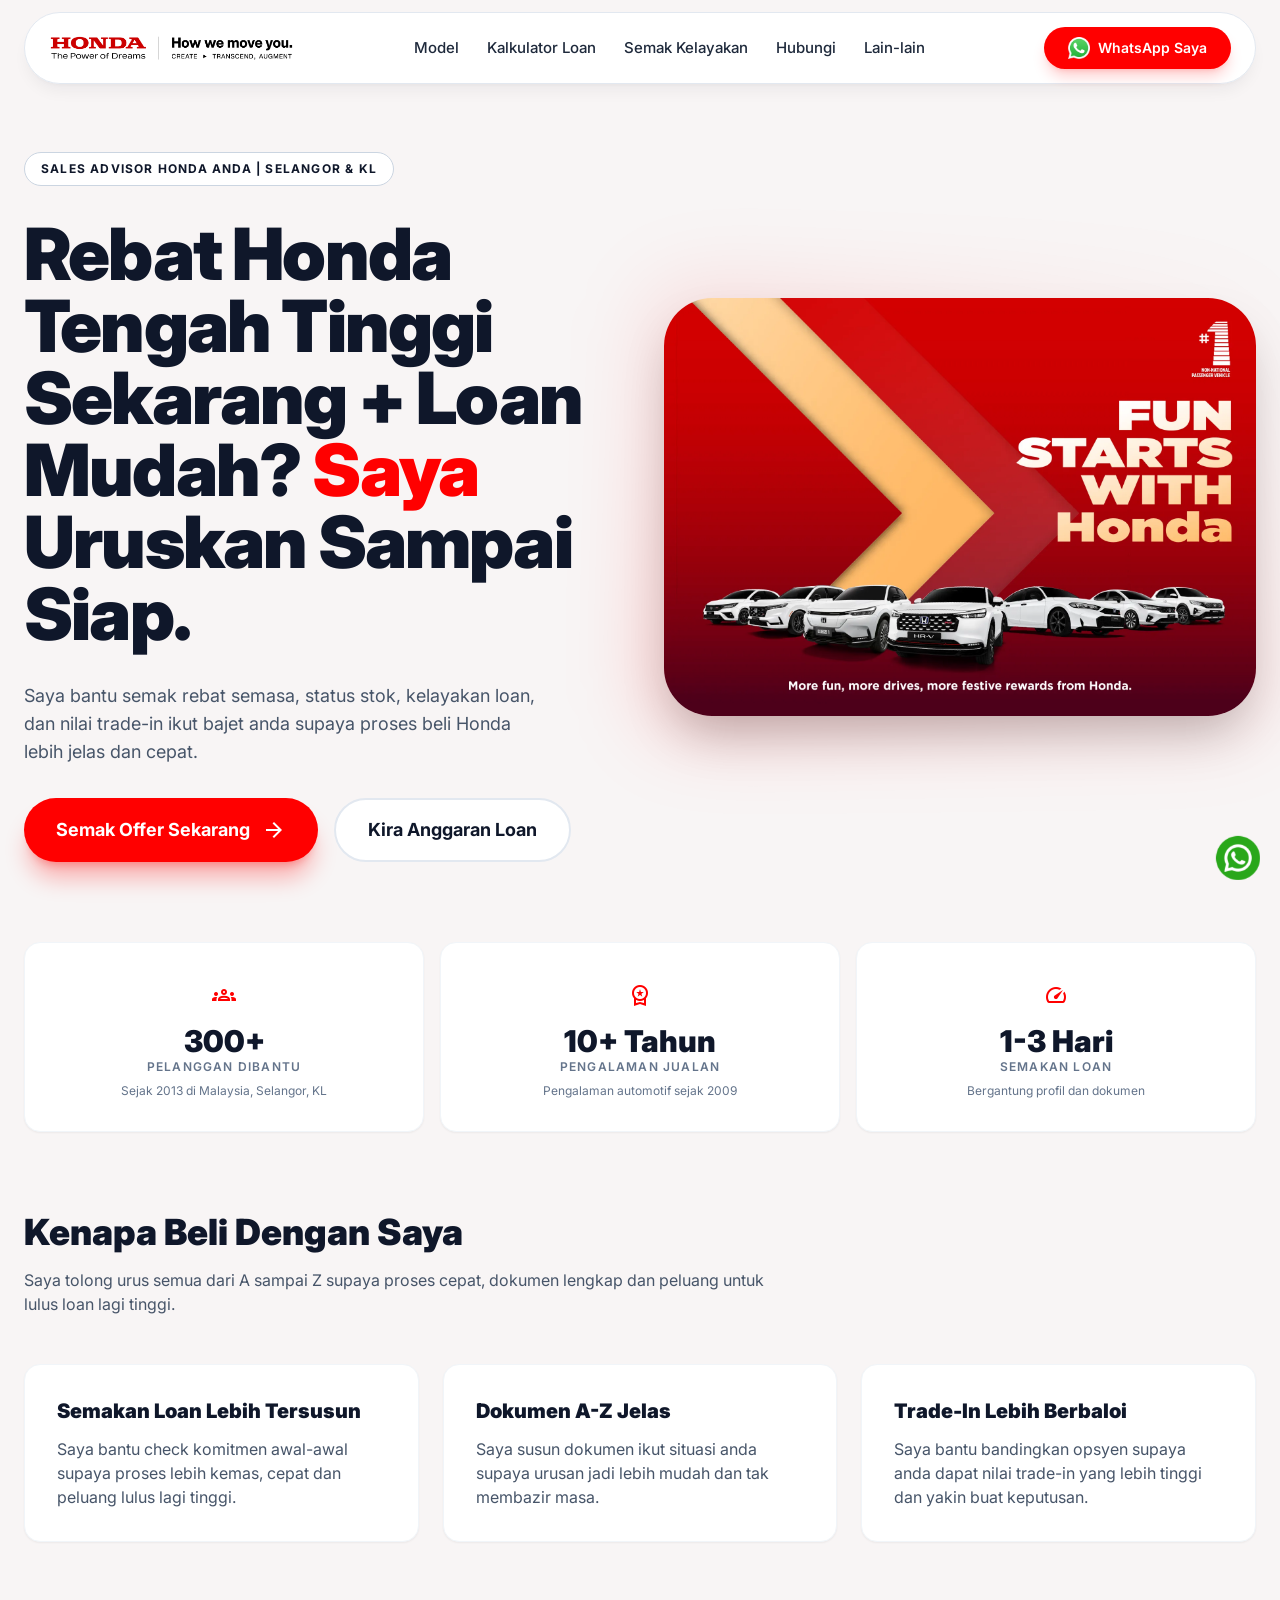
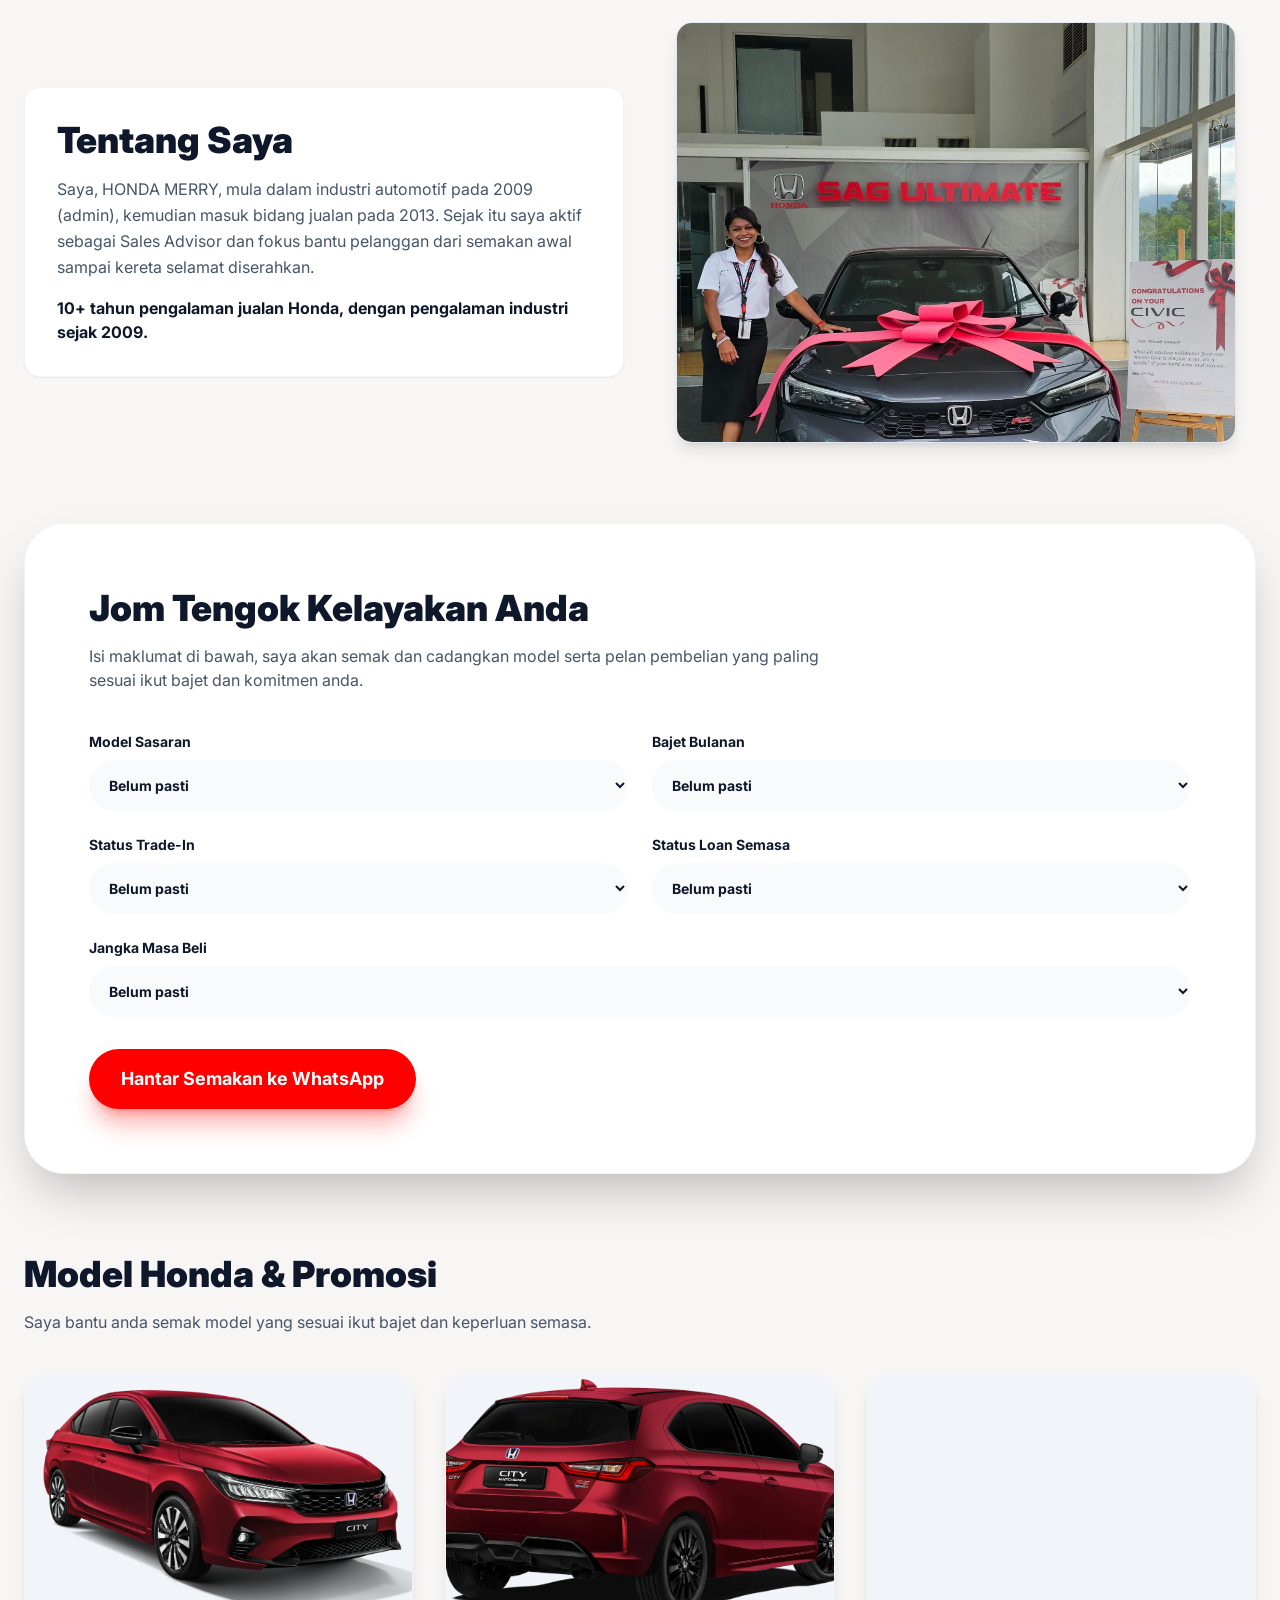
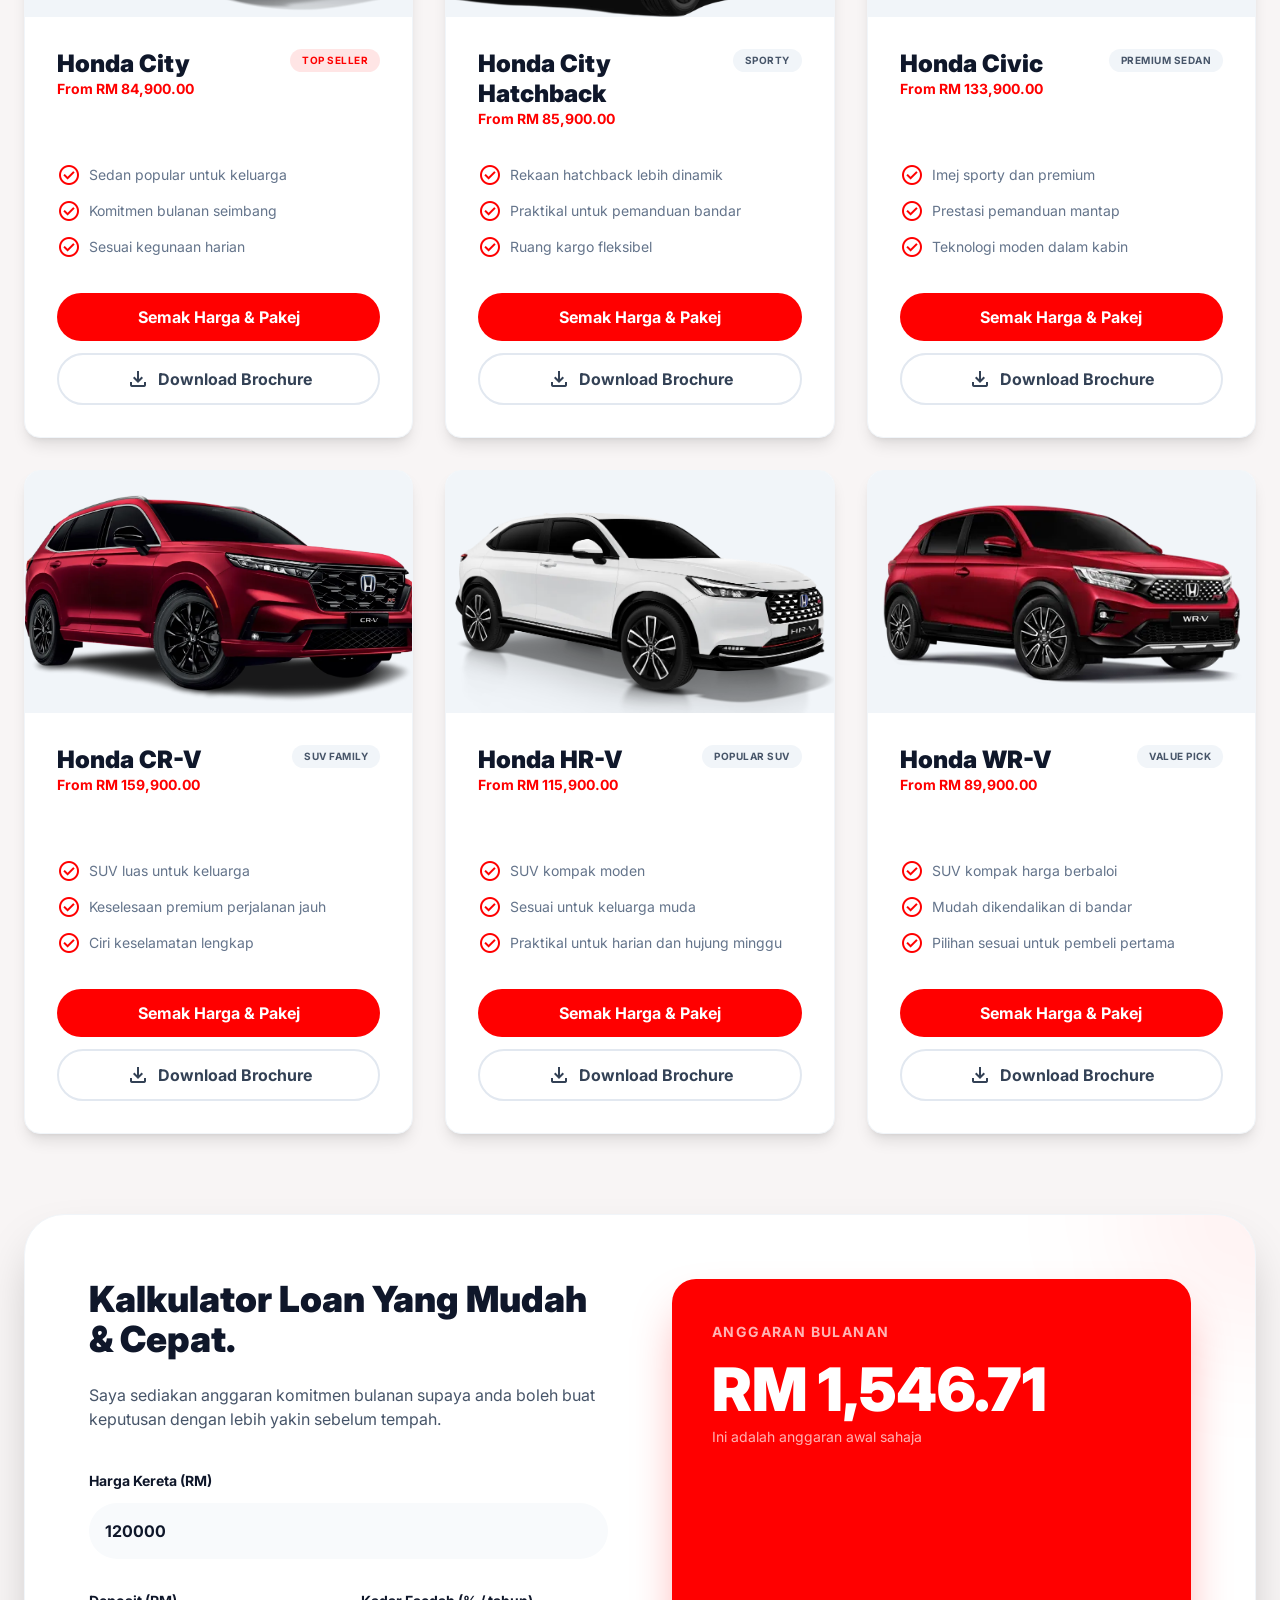
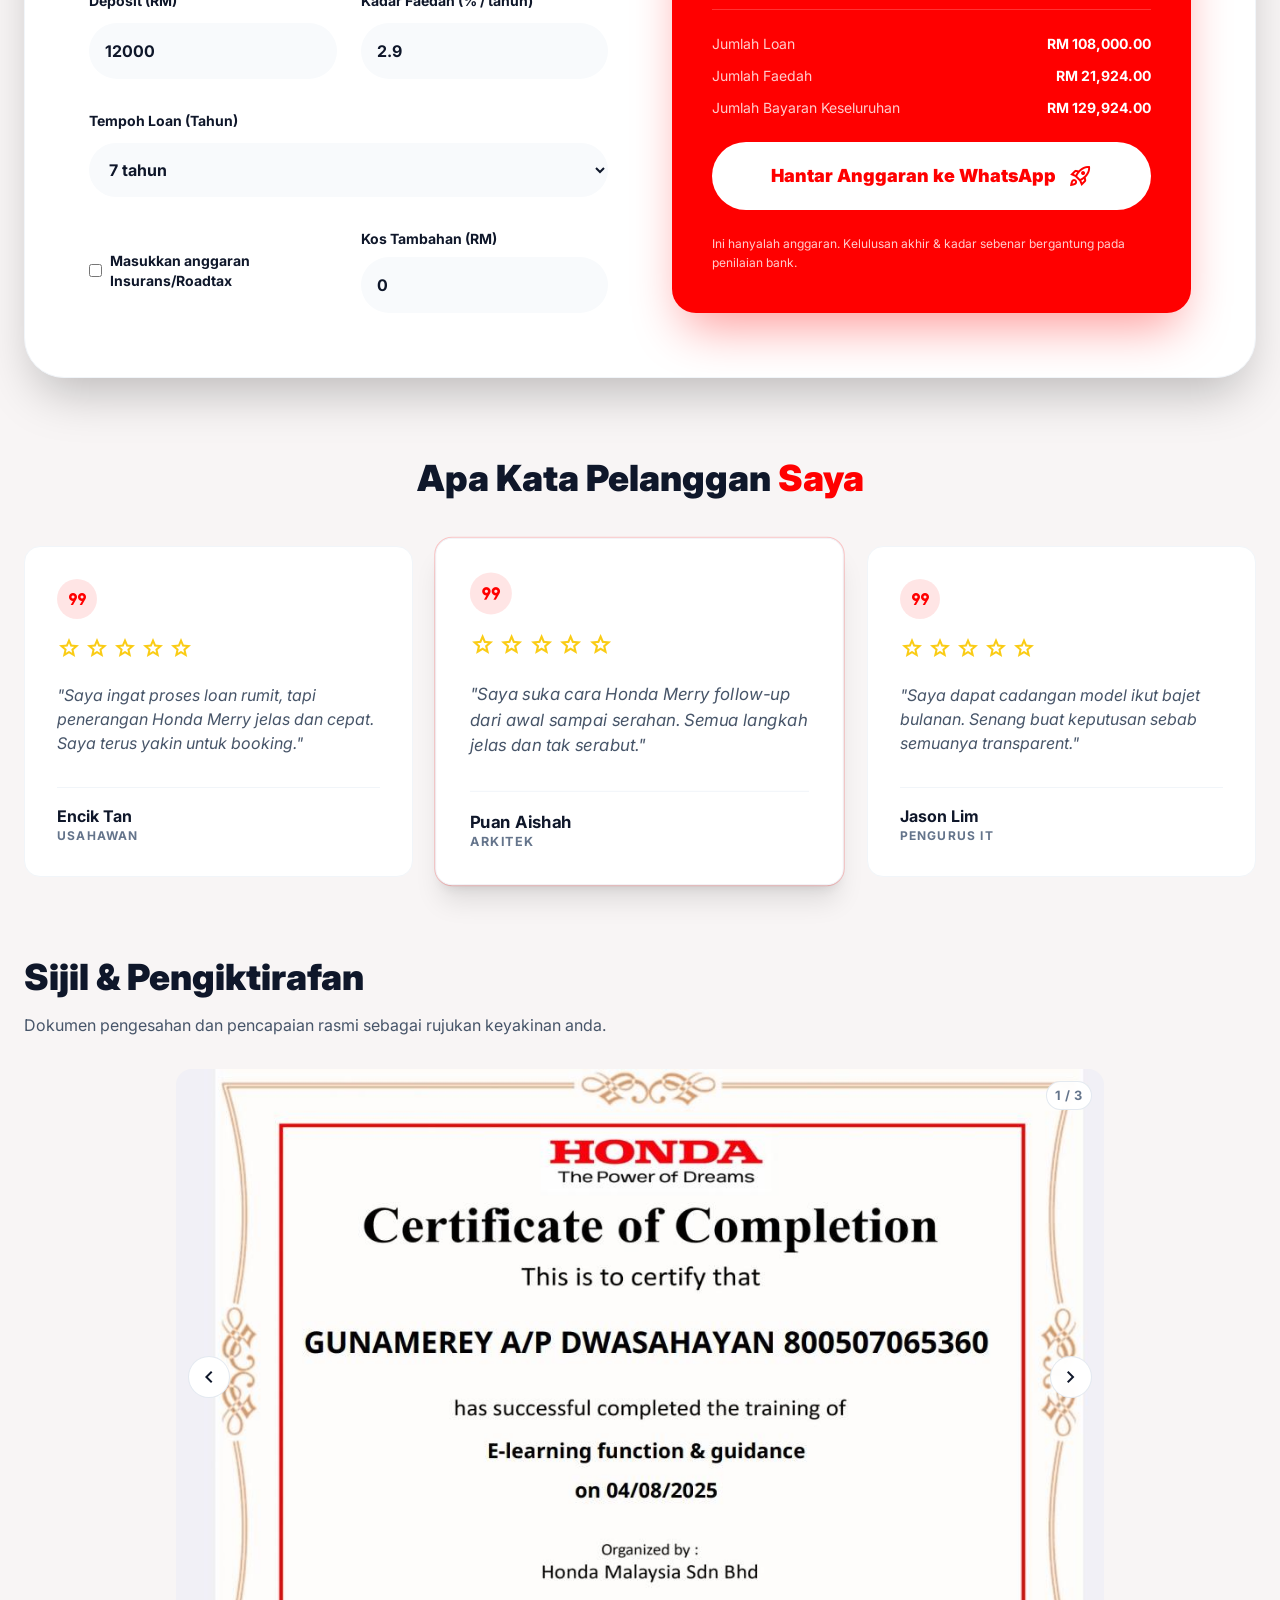
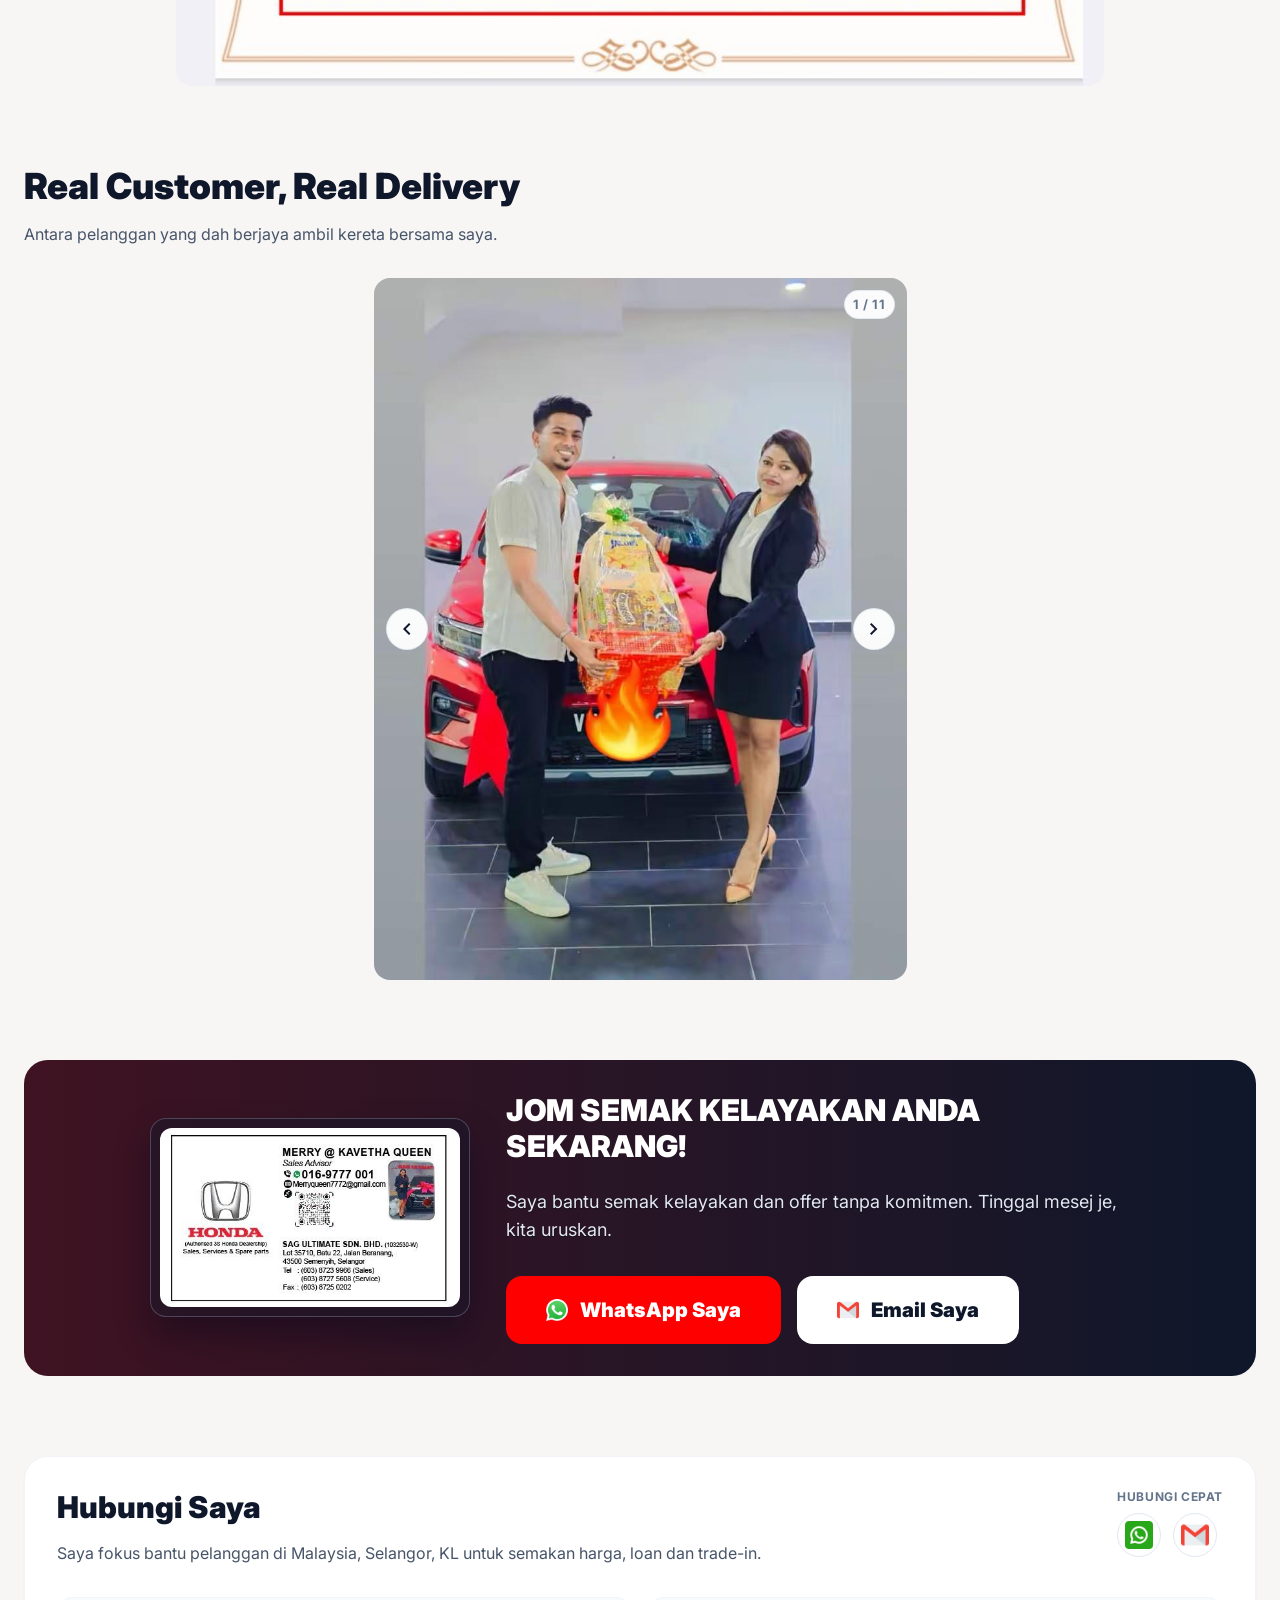
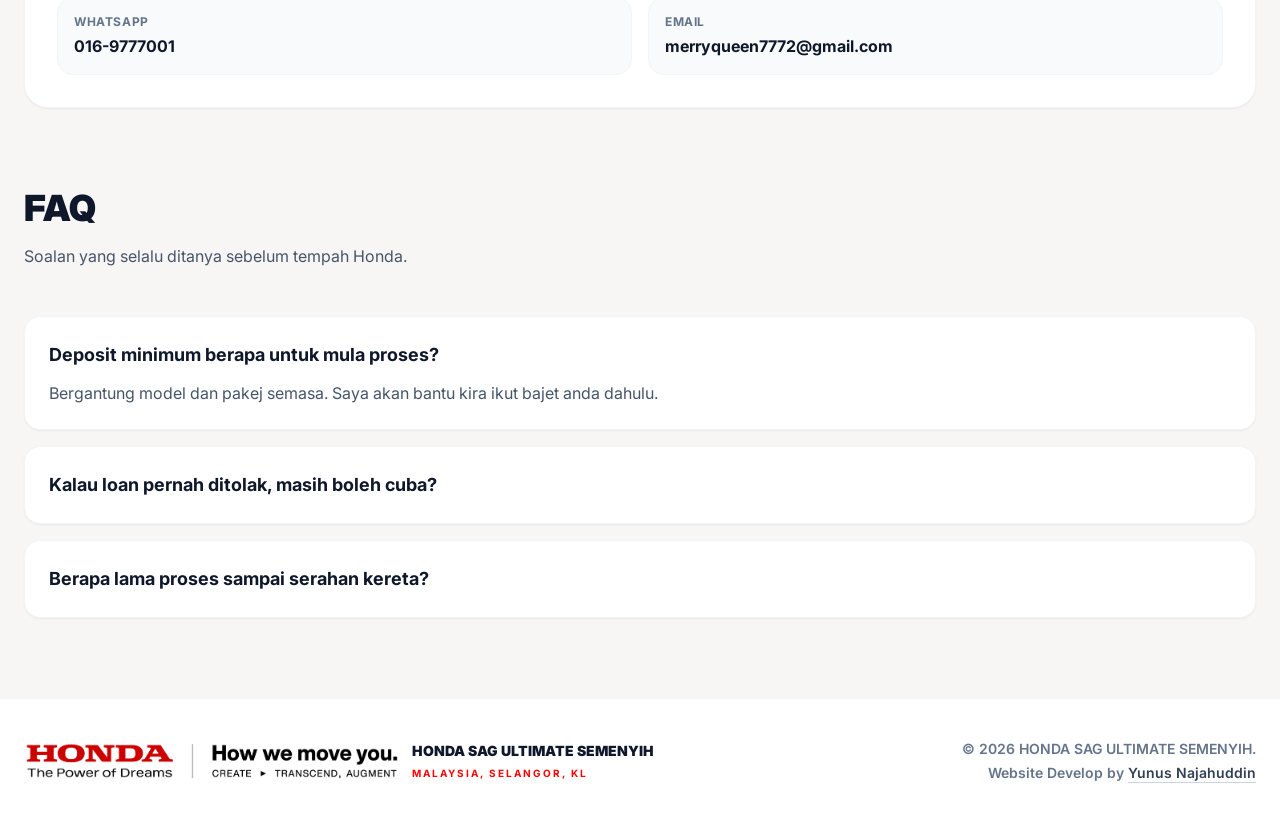
==== commit 72e5aed3: "update" ====
--- a/index.html
+++ b/index.html
@@ -3,42 +3,46 @@
   <head>
     <meta charset="utf-8" />
     <meta name="viewport" content="width=device-width, initial-scale=1.0" />
-    <title>HONDA SAG ULTIMATE SEMENYIH | Semak Offer, Loan &amp; Trade-In</title>
+    <title>Honda Merry | Honda Selangor &amp; KL - Semak Harga, Loan &amp; Trade-In</title>
     <meta
       name="description"
-      content="Saya bantu anda semak harga Honda, promosi terkini, kelayakan loan dan trade-in di Malaysia, Selangor, KL dengan proses yang jelas dan cepat."
+      content="Honda Merry bantu anda semak harga Honda, promosi terkini, kelayakan loan dan trade-in untuk Selangor dan KL dengan proses yang jelas serta cepat."
     />
     <meta
       name="keywords"
-      content="HONDA MEREY, HONDA SAG ULTIMATE SEMENYIH, Honda Selangor, Honda KL, penasihat jualan Honda, Honda loan, trade-in, City, HR-V, CR-V, WR-V, Civic"
+      content="Honda Merry, Honda Merey, Honda Selangor, Honda KL, sales advisor Honda Selangor, Honda loan, trade-in Honda, Honda City, Honda HR-V, Honda CR-V, Honda WR-V, Honda Civic"
     />
+    <meta name="robots" content="index, follow, max-image-preview:large, max-snippet:-1, max-video-preview:-1" />
     <meta name="theme-color" content="#ff0000" />
-    <meta property="og:title" content="HONDA SAG ULTIMATE SEMENYIH | Semak Offer, Loan &amp; Trade-In" />
+    <meta property="og:title" content="Honda Merry | Honda Selangor &amp; KL - Semak Harga, Loan &amp; Trade-In" />
     <meta
       property="og:description"
-      content="Semak harga Honda dengan saya di WhatsApp. Saya bantu dari semakan loan, trade-in hingga serahan kereta."
+      content="Semak harga Honda Selangor dan KL bersama Honda Merry. Saya bantu dari semakan loan, trade-in hingga serahan kereta."
     />
+    <meta property="og:locale" content="ms_MY" />
     <meta property="og:type" content="website" />
-    <meta property="og:url" content="https://honda-sag-ultimate-semenyih.pages.dev/" />
-    <meta property="og:image" content="https://honda-sag-ultimate-semenyih.pages.dev/assets/mainhero.jpeg" />
-    <meta property="og:image:secure_url" content="https://honda-sag-ultimate-semenyih.pages.dev/assets/mainhero.jpeg" />
-    <meta property="og:image:alt" content="HONDA SAG ULTIMATE SEMENYIH - Semak Offer, Loan dan Trade-In" />
+    <meta property="og:url" content="https://hondamerry.mynsites.com/" />
+    <meta property="og:image" content="https://hondamerry.mynsites.com/assets/og-honda-merry.jpg" />
+    <meta property="og:image:secure_url" content="https://hondamerry.mynsites.com/assets/og-honda-merry.jpg" />
+    <meta property="og:image:alt" content="Honda Merry - Sales Advisor Honda Selangor dan KL" />
     <meta name="twitter:card" content="summary_large_image" />
-    <meta name="twitter:title" content="HONDA SAG ULTIMATE SEMENYIH | Semak Offer, Loan &amp; Trade-In" />
+    <meta name="twitter:title" content="Honda Merry | Honda Selangor &amp; KL - Semak Harga, Loan &amp; Trade-In" />
     <meta
       name="twitter:description"
-      content="Saya bantu proses pembelian Honda anda dengan pantas, telus dan mesra dari awal sampai serahan."
+      content="Semak harga Honda Selangor dan KL bersama Honda Merry dengan proses loan, trade-in dan serahan yang jelas."
     />
-    <meta name="twitter:image" content="https://honda-sag-ultimate-semenyih.pages.dev/assets/mainhero.jpeg" />
-    <meta name="twitter:image:alt" content="HONDA SAG ULTIMATE SEMENYIH - Semak Offer, Loan dan Trade-In" />
-    <meta name="thumbnail" content="https://honda-sag-ultimate-semenyih.pages.dev/assets/mainhero.jpeg" />
-    <link rel="canonical" href="https://honda-sag-ultimate-semenyih.pages.dev/" />
+    <meta name="twitter:image" content="https://hondamerry.mynsites.com/assets/og-honda-merry.jpg" />
+    <meta name="twitter:image:alt" content="Honda Merry - Sales Advisor Honda Selangor dan KL" />
+    <meta name="thumbnail" content="https://hondamerry.mynsites.com/assets/og-honda-merry.jpg" />
+    <link rel="canonical" href="https://hondamerry.mynsites.com/" />
     <link rel="icon" type="image/png" sizes="512x512" href="/assets/favicon.png" />
     <link rel="icon" type="image/x-icon" href="/assets/favicon.ico" />
     <link rel="icon" type="image/svg+xml" sizes="any" href="/assets/Honda.svg" />
     <link rel="shortcut icon" href="/assets/favicon.ico" />
     <link rel="apple-touch-icon" sizes="512x512" href="/assets/favicon.png" />
 
+    <link rel="preconnect" href="https://fonts.googleapis.com" />
+    <link rel="preconnect" href="https://fonts.gstatic.com" crossorigin />
     <link
       href="https://fonts.googleapis.com/css2?family=Inter:wght@300;400;500;600;700;800;900&amp;display=swap"
       rel="stylesheet"
@@ -49,6 +53,150 @@
     />
     <link rel="stylesheet" href="tailwind.generated.css" />
     <link rel="stylesheet" href="styles.css" />
+    <script type="application/ld+json">
+      {
+        "@context": "https://schema.org",
+        "@graph": [
+          {
+            "@type": "WebSite",
+            "@id": "https://hondamerry.mynsites.com/#website",
+            "url": "https://hondamerry.mynsites.com/",
+            "name": "Honda Merry | Honda Selangor & KL",
+            "inLanguage": "ms-MY",
+            "publisher": {
+              "@id": "https://hondamerry.mynsites.com/#person"
+            }
+          },
+          {
+            "@type": "Person",
+            "@id": "https://hondamerry.mynsites.com/#person",
+            "name": "Honda Merry",
+            "alternateName": ["Honda Merey", "HONDA MERRY"],
+            "jobTitle": "Sales Advisor Honda",
+            "worksFor": {
+              "@id": "https://hondamerry.mynsites.com/#organization"
+            },
+            "url": "https://hondamerry.mynsites.com/",
+            "telephone": "+60169777001",
+            "email": "merryqueen7772@gmail.com",
+            "areaServed": [
+              {
+                "@type": "AdministrativeArea",
+                "name": "Selangor"
+              },
+              {
+                "@type": "AdministrativeArea",
+                "name": "Kuala Lumpur"
+              }
+            ],
+            "sameAs": [
+              "https://api.whatsapp.com/send?phone=60169777001",
+              "https://www.instagram.com/yunusnajahuddin/"
+            ]
+          },
+          {
+            "@type": "Organization",
+            "@id": "https://hondamerry.mynsites.com/#organization",
+            "name": "Honda SAG Ultimate Semenyih",
+            "url": "https://hondamerry.mynsites.com/",
+            "telephone": "+60169777001",
+            "email": "merryqueen7772@gmail.com",
+            "areaServed": ["Selangor", "Kuala Lumpur"]
+          },
+          {
+            "@type": "FAQPage",
+            "@id": "https://hondamerry.mynsites.com/#faq",
+            "mainEntity": [
+              {
+                "@type": "Question",
+                "name": "Deposit minimum berapa untuk mula proses?",
+                "acceptedAnswer": {
+                  "@type": "Answer",
+                  "text": "Bergantung model dan pakej semasa. Saya akan bantu kira ikut bajet anda dahulu."
+                }
+              },
+              {
+                "@type": "Question",
+                "name": "Kalau loan pernah ditolak, masih boleh cuba?",
+                "acceptedAnswer": {
+                  "@type": "Answer",
+                  "text": "Boleh. Saya bantu semak semula kelayakan ikut profil terkini dan dokumen yang sesuai."
+                }
+              },
+              {
+                "@type": "Question",
+                "name": "Berapa lama proses sampai serahan kereta?",
+                "acceptedAnswer": {
+                  "@type": "Answer",
+                  "text": "Bergantung kelulusan bank dan status stok model, biasanya saya akan update status secara berkala."
+                }
+              }
+            ]
+          },
+          {
+            "@type": "ItemList",
+            "@id": "https://hondamerry.mynsites.com/#models",
+            "name": "Model Honda dan Brochure",
+            "itemListElement": [
+              {
+                "@type": "ListItem",
+                "position": 1,
+                "item": {
+                  "@type": "Product",
+                  "name": "Honda City",
+                  "url": "https://hondamerry.mynsites.com/assets/brochures/hondacity.pdf"
+                }
+              },
+              {
+                "@type": "ListItem",
+                "position": 2,
+                "item": {
+                  "@type": "Product",
+                  "name": "Honda City Hatchback",
+                  "url": "https://hondamerry.mynsites.com/assets/brochures/hondacityhatchback.pdf"
+                }
+              },
+              {
+                "@type": "ListItem",
+                "position": 3,
+                "item": {
+                  "@type": "Product",
+                  "name": "Honda Civic",
+                  "url": "https://hondamerry.mynsites.com/assets/brochures/hondacivic.pdf"
+                }
+              },
+              {
+                "@type": "ListItem",
+                "position": 4,
+                "item": {
+                  "@type": "Product",
+                  "name": "Honda CR-V",
+                  "url": "https://hondamerry.mynsites.com/assets/brochures/hondacrv.pdf"
+                }
+              },
+              {
+                "@type": "ListItem",
+                "position": 5,
+                "item": {
+                  "@type": "Product",
+                  "name": "Honda HR-V",
+                  "url": "https://hondamerry.mynsites.com/assets/brochures/hondahrv.pdf"
+                }
+              },
+              {
+                "@type": "ListItem",
+                "position": 6,
+                "item": {
+                  "@type": "Product",
+                  "name": "Honda WR-V",
+                  "url": "https://hondamerry.mynsites.com/assets/brochures/hondawrv.pdf"
+                }
+              }
+            ]
+          }
+        ]
+      }
+    </script>
     <script src="script.js" defer></script>
   </head>
 
@@ -83,7 +231,7 @@
           <div class="flex items-center gap-3">
             <a
               class="hidden items-center gap-2 rounded-full bg-primary px-5 py-2.5 text-sm font-semibold text-white shadow-lg shadow-primary/20 transition-transform hover:scale-105 lg:inline-flex xl:px-6"
-              href="https://api.whatsapp.com/send?phone=60169777001&amp;text=Hi%20Honda%20Merey,%20saya%20nak%20semak%20harga%20Honda,%20promosi%20terkini%20dan%20kelayakan%20loan."
+              href="https://api.whatsapp.com/send?phone=60169777001&amp;text=Hi%20Honda%20Merry,%20saya%20nak%20semak%20harga%20Honda,%20promosi%20terkini%20dan%20kelayakan%20loan."
               target="_blank"
               rel="noopener noreferrer"
             >
@@ -129,7 +277,7 @@
           <a class="block rounded-lg px-3 py-2 text-sm font-medium hover:bg-slate-100" href="#faq">FAQ</a>
           <a
             class="mt-2 inline-flex w-full items-center justify-center rounded-full bg-primary px-5 py-3 text-sm font-bold text-white"
-            href="https://api.whatsapp.com/send?phone=60169777001&amp;text=Hi%20Honda%20Merey,%20saya%20nak%20semak%20harga%20Honda,%20promosi%20terkini%20dan%20kelayakan%20loan."
+            href="https://api.whatsapp.com/send?phone=60169777001&amp;text=Hi%20Honda%20Merry,%20saya%20nak%20semak%20harga%20Honda,%20promosi%20terkini%20dan%20kelayakan%20loan."
             target="_blank"
             rel="noopener noreferrer"
           >
@@ -154,7 +302,7 @@
           <div class="hidden flex-wrap gap-4 lg:flex">
             <a
               class="inline-flex w-full items-center justify-center gap-3 rounded-xl bg-primary px-6 py-4 text-base font-bold text-white shadow-xl shadow-primary/30 transition-all hover:bg-primary/90 sm:w-auto sm:px-8 sm:text-lg"
-              href="https://api.whatsapp.com/send?phone=60169777001&amp;text=Hi%20Honda%20Merey,%20saya%20nak%20semak%20harga%20Honda,%20promosi%20terkini%20dan%20kelayakan%20loan."
+              href="https://api.whatsapp.com/send?phone=60169777001&amp;text=Hi%20Honda%20Merry,%20saya%20nak%20semak%20harga%20Honda,%20promosi%20terkini%20dan%20kelayakan%20loan."
               target="_blank"
               rel="noopener noreferrer"
             >
@@ -174,16 +322,20 @@
           <div class="absolute -inset-4 -z-10 rounded-xl bg-gradient-to-tr from-primary/20 to-transparent blur-2xl"></div>
           <img
             class="w-full rounded-xl shadow-2xl"
-            src="assets/herosectionimage.png"
+            src="assets/herosectionimage.webp"
             alt="Honda Civic putih di jalan bandar"
-            loading="lazy"
+            loading="eager"
+            decoding="async"
+            fetchpriority="high"
+            width="1800"
+            height="1268"
           />
         </div>
 
         <div class="flex flex-wrap gap-4 lg:hidden">
           <a
             class="inline-flex w-full items-center justify-center gap-3 rounded-xl bg-primary px-6 py-4 text-base font-bold text-white shadow-xl shadow-primary/30 transition-all hover:bg-primary/90 sm:w-auto sm:px-8 sm:text-lg"
-            href="https://api.whatsapp.com/send?phone=60169777001&amp;text=Hi%20Honda%20Merey,%20saya%20nak%20semak%20harga%20Honda,%20promosi%20terkini%20dan%20kelayakan%20loan."
+            href="https://api.whatsapp.com/send?phone=60169777001&amp;text=Hi%20Honda%20Merry,%20saya%20nak%20semak%20harga%20Honda,%20promosi%20terkini%20dan%20kelayakan%20loan."
             target="_blank"
             rel="noopener noreferrer"
           >
@@ -230,7 +382,7 @@
           <div class="rounded-2xl border border-slate-100 bg-white p-8 shadow-sm">
             <h2 class="mb-4 text-3xl font-black lg:text-4xl">Tentang Saya</h2>
             <p class="leading-relaxed text-slate-600">
-              Saya, HONDA MEREY, mula dalam industri automotif pada 2009 (admin), kemudian masuk bidang jualan pada 2013.
+              Saya, HONDA MERRY, mula dalam industri automotif pada 2009 (admin), kemudian masuk bidang jualan pada 2013.
               Sejak itu saya aktif sebagai Sales Advisor dan fokus bantu pelanggan dari semakan awal sampai kereta selamat diserahkan.
             </p>
             <p class="mt-4 font-bold text-slate-900">10+ tahun pengalaman jualan Honda, dengan pengalaman industri sejak 2009.</p>
@@ -458,7 +610,7 @@
             <div class="mb-6 flex gap-1 text-yellow-400">
               <span class="material-symbols-outlined">star</span><span class="material-symbols-outlined">star</span><span class="material-symbols-outlined">star</span><span class="material-symbols-outlined">star</span><span class="material-symbols-outlined">star</span>
             </div>
-            <blockquote class="mb-8 flex-1 italic text-slate-600">"Saya ingat proses loan rumit, tapi penerangan Honda Merey jelas dan cepat. Saya terus yakin untuk booking."</blockquote>
+            <blockquote class="mb-8 flex-1 italic text-slate-600">"Saya ingat proses loan rumit, tapi penerangan Honda Merry jelas dan cepat. Saya terus yakin untuk booking."</blockquote>
             <div class="border-t border-slate-100 pt-4">
               <p class="font-bold">Encik Tan</p>
               <p class="text-xs font-bold uppercase tracking-widest text-slate-500">Usahawan</p>
@@ -472,7 +624,7 @@
             <div class="mb-6 flex gap-1 text-yellow-400">
               <span class="material-symbols-outlined">star</span><span class="material-symbols-outlined">star</span><span class="material-symbols-outlined">star</span><span class="material-symbols-outlined">star</span><span class="material-symbols-outlined">star</span>
             </div>
-            <blockquote class="mb-8 flex-1 italic text-slate-600">"Saya suka cara Honda Merey follow-up dari awal sampai serahan. Semua langkah jelas dan tak serabut."</blockquote>
+            <blockquote class="mb-8 flex-1 italic text-slate-600">"Saya suka cara Honda Merry follow-up dari awal sampai serahan. Semua langkah jelas dan tak serabut."</blockquote>
             <div class="border-t border-slate-100 pt-4">
               <p class="font-bold">Puan Aishah</p>
               <p class="text-xs font-bold uppercase tracking-widest text-slate-500">Arkitek</p>
@@ -542,7 +694,7 @@
             <figure class="cta-business-card-wrap">
               <img
                 src="assets/contact/WhatsApp Image 2026-04-12 at 10.03.57 AM.jpeg"
-                alt="Kad bisnes Honda Merey"
+                alt="Kad bisnes Honda Merry"
                 class="cta-business-card-img"
                 loading="lazy"
               />
@@ -554,7 +706,7 @@
               <div class="cta-highlight-actions">
                 <a
                   class="flex w-full items-center justify-center gap-3 rounded-2xl bg-primary px-6 py-4 text-base font-black text-white sm:w-auto sm:px-10 sm:py-5 sm:text-xl"
-                  href="https://api.whatsapp.com/send?phone=60169777001&amp;text=Hi%20Honda%20Merey,%20saya%20nak%20semak%20harga%20Honda,%20promosi%20terkini%20dan%20kelayakan%20loan."
+                  href="https://api.whatsapp.com/send?phone=60169777001&amp;text=Hi%20Honda%20Merry,%20saya%20nak%20semak%20harga%20Honda,%20promosi%20terkini%20dan%20kelayakan%20loan."
                   target="_blank"
                   rel="noopener noreferrer"
                 >
@@ -584,7 +736,7 @@
                 <p class="mb-2 text-xs font-bold uppercase tracking-wider text-slate-500">Hubungi Cepat</p>
                 <div class="inline-flex items-center gap-3">
                   <a
-                    href="https://api.whatsapp.com/send?phone=60169777001&amp;text=Hi%20Honda%20Merey,%20saya%20nak%20semak%20harga%20Honda,%20promosi%20terkini%20dan%20kelayakan%20loan."
+                    href="https://api.whatsapp.com/send?phone=60169777001&amp;text=Hi%20Honda%20Merry,%20saya%20nak%20semak%20harga%20Honda,%20promosi%20terkini%20dan%20kelayakan%20loan."
                     target="_blank"
                     rel="noopener noreferrer"
                     aria-label="Hubungi saya di WhatsApp"
@@ -607,7 +759,7 @@
 
           <div class="grid gap-4 sm:grid-cols-2">
             <a
-              href="https://api.whatsapp.com/send?phone=60169777001&amp;text=Hi%20Honda%20Merey,%20saya%20nak%20semak%20harga%20Honda,%20promosi%20terkini%20dan%20kelayakan%20loan."
+              href="https://api.whatsapp.com/send?phone=60169777001&amp;text=Hi%20Honda%20Merry,%20saya%20nak%20semak%20harga%20Honda,%20promosi%20terkini%20dan%20kelayakan%20loan."
               target="_blank"
               rel="noopener noreferrer"
               class="rounded-2xl border border-slate-100 bg-slate-50 p-4 text-sm font-medium text-slate-700 transition hover:border-primary hover:bg-white"
@@ -667,7 +819,7 @@
     <a
       id="floating-wa"
       class="floating-wa floating-wa-icon"
-      href="https://api.whatsapp.com/send?phone=60169777001&amp;text=Hi%20Honda%20Merey,%20saya%20nak%20semak%20harga%20Honda,%20promosi%20terkini%20dan%20kelayakan%20loan."
+      href="https://api.whatsapp.com/send?phone=60169777001&amp;text=Hi%20Honda%20Merry,%20saya%20nak%20semak%20harga%20Honda,%20promosi%20terkini%20dan%20kelayakan%20loan."
       target="_blank"
       rel="noopener noreferrer"
       aria-label="Hubungi di WhatsApp"
